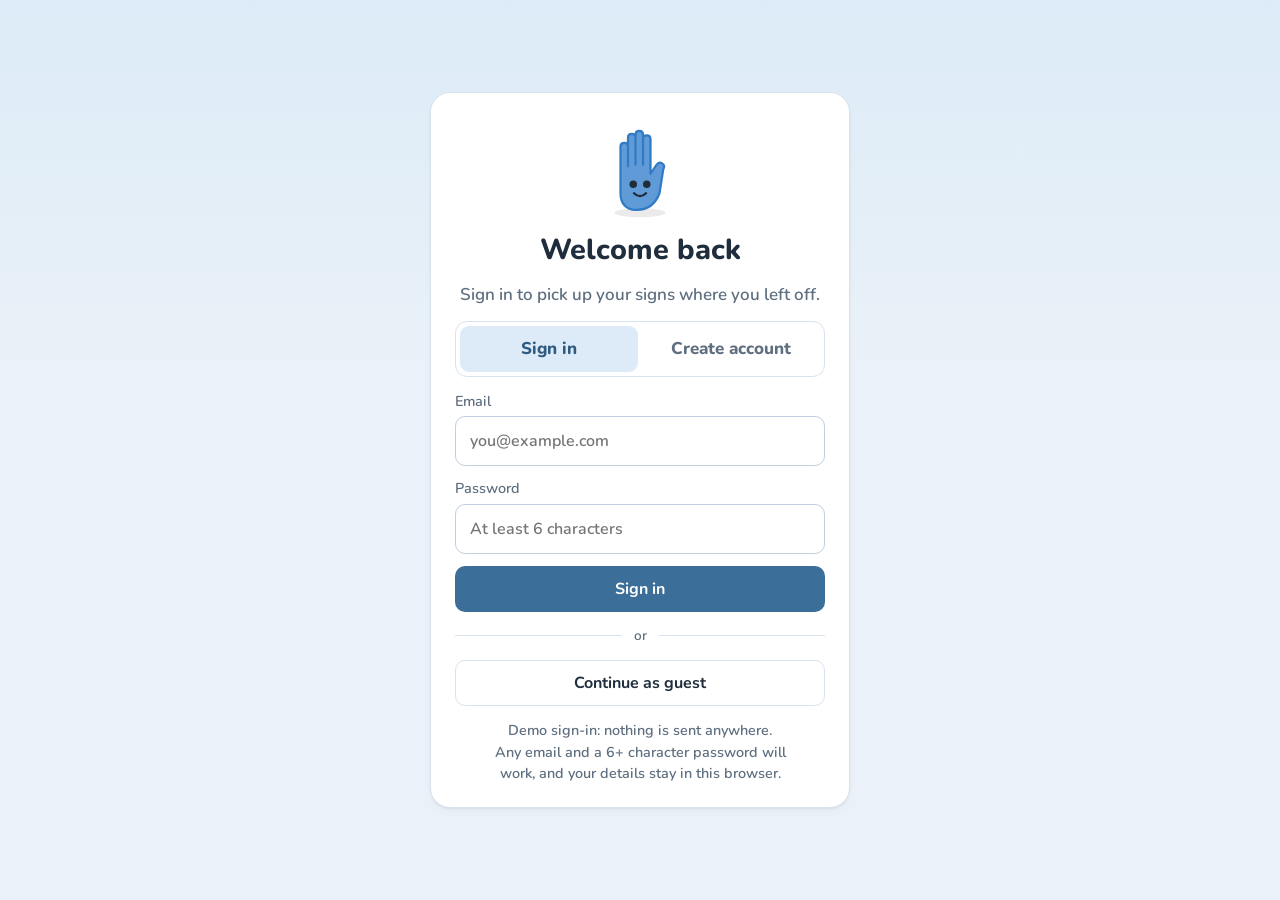
==== login.html @ 68577e18 "Bring in the login page from main Keeps the sign-in page, the Profile account section and Sign out, " ====
<!doctype html>
<html lang="en">
<head>
<meta charset="utf-8">
<meta name="viewport" content="width=device-width, initial-scale=1, viewport-fit=cover">
<title>Sign in · First Signs</title>
<link rel="stylesheet" href="styles.css?v=13">
</head>
<body class="loginpage">
<main class="login">
  <div class="login-card">
    <div class="login-mitt">
      <svg width="84" height="98" viewBox="0 0 112 130" aria-hidden="true"><ellipse cx="56" cy="122" rx="34" ry="6" fill="#000" opacity=".08"/><path d="M30 70V34c0-7 10-7 10 0v26V22c0-7 10-7 10 0v36V18c0-7 10-7 10 0v40V24c0-7 10-7 10 0v46l8-12c4-6 13-1 9 6L82 96c-5 13-14 22-30 22h-2c-12 0-20-8-20-22z" fill="#609bd7" stroke="#317bc6" stroke-width="3" stroke-linejoin="round"/><circle cx="47" cy="84" r="5" fill="#1f2c3a"/><circle cx="65" cy="84" r="5" fill="#1f2c3a"/><path d="M48 96c5 5 11 5 16 0" fill="none" stroke="#1f2c3a" stroke-width="3.2" stroke-linecap="round"/></svg>
    </div>
    <h1 id="title">Welcome back</h1>
    <p class="muted" id="sub">Sign in to pick up your signs where you left off.</p>

    <div class="seg" role="tablist" aria-label="Sign in or create account">
      <button type="button" role="tab" id="tab-in" aria-selected="true" data-mode="in">Sign in</button>
      <button type="button" role="tab" id="tab-up" aria-selected="false" data-mode="up">Create account</button>
    </div>

    <form id="form" novalidate>
      <label class="lfield" id="name-row" hidden>
        <span>Your name</span>
        <input id="name" type="text" autocomplete="name" placeholder="Alex">
      </label>
      <label class="lfield">
        <span>Email</span>
        <input id="email" type="email" autocomplete="email" placeholder="you@example.com" required>
      </label>
      <label class="lfield">
        <span>Password</span>
        <input id="pass" type="password" autocomplete="current-password" placeholder="At least 6 characters" required>
      </label>
      <p class="form-error" id="error" role="alert" hidden></p>
      <button class="btn teal block" id="submit" type="submit">Sign in</button>
    </form>

    <div class="or"><span>or</span></div>
    <button class="btn ghost block" id="guest" type="button">Continue as guest</button>
    <p class="note login-note">Demo sign-in: nothing is sent anywhere. Any email and a 6+ character password will work, and your details stay in this browser.</p>
  </div>
</main>
<script src="js/login.js"></script>
</body>
</html>
---- styles.css ----
/* First Signs: calm dashboard design.
   Layout: a white sidebar on laptops (tab bar along the bottom on phones) and the page on a soft blue background.
   Look: white cards with thin borders, flat steel-blue buttons, warm peach for banners and highlights,
   green for things you've finished. Nunito for everything. Lessons take over the whole screen. */

/* Nunito is stored in vendor/fonts so the app works offline (SIL Open Font License, see vendor/fonts). */
@font-face { font-family: "Nunito"; src: url("vendor/fonts/nunito-latin-600-normal.woff2") format("woff2"); font-weight: 400 600; font-display: swap; }
@font-face { font-family: "Nunito"; src: url("vendor/fonts/nunito-latin-700-normal.woff2") format("woff2"); font-weight: 700; font-display: swap; }
@font-face { font-family: "Nunito"; src: url("vendor/fonts/nunito-latin-800-normal.woff2") format("woff2"); font-weight: 800 900; font-display: swap; }

:root {
  color-scheme: light;
  /* "teal" is the main steel blue; the other names are kept so older class names still work */
  --teal: #3b6e98; --teal-d: #2f5b80; --teal-l: #dcebf7;
  --sun: #72a7dc;  --sun-d: #317bc6;  --sun-l: #e0ecf9;
  --coral: #6ca3da; --coral-d: #3f84c9; --coral-l: #d8e8f8;
  --plum: #5f78b5; --plum-d: #4a6299; --plum-l: #e3e9f7;
  --leaf: #3f6c9a; --leaf-d: #2f567d; --leaf-l: #dfe8f1;
  --ink: #1f2d3d; --muted: #5f6f80; --line: #d8e3ee; --track: #e3ebf3; --bg: #ffffff; --soft: #f3f7fb; --page: #eaf1f8;
  --peach: #d8e8f8; --peach-line: #bbd4ee;
  --display: "Nunito", system-ui, -apple-system, "Segoe UI", sans-serif;
  --font: "Nunito", system-ui, -apple-system, "Segoe UI", sans-serif;
  --r: 14px; --r-sm: 10px; --shadow: 0 1px 2px rgba(31,45,61,.06), 0 4px 14px -8px rgba(31,45,61,.12);
}

/* ---------- base ---------- */
* { box-sizing: border-box; }
html { background: var(--page); }
body { margin: 0; min-height: 100vh; background: var(--page); color: var(--ink); font-family: var(--font); font-size: 17px; font-weight: 600; line-height: 1.5; -webkit-font-smoothing: antialiased; }
h1, h2, h3, h4 { margin: 0; font-family: var(--display); font-weight: 800; line-height: 1.2; text-wrap: balance; color: var(--ink); }
h1 { font-size: 1.9rem; } h2 { font-size: 1.35rem; } h3 { font-size: 1.12rem; } h4 { font-size: 1.05rem; }
p { margin: 0; }
a { color: var(--teal-d); font-weight: 700; }
button { font: inherit; color: inherit; cursor: pointer; }
svg { display: block; flex: none; }
:focus-visible { outline: 3px solid #8fb4d6; outline-offset: 3px; border-radius: 10px; }
[hidden] { display: none !important; }
.muted, .say { color: var(--muted); }
.note { font-size: .9rem; color: var(--muted); }
.eyebrow { font-weight: 700; font-size: .9rem; color: var(--muted); }
.stack { display: flex; flex-direction: column; gap: 10px; }
.row { display: flex; gap: 10px; flex-wrap: wrap; align-items: center; }
@media (prefers-reduced-motion: reduce) { *, *::before, *::after { transition: none !important; animation: none !important; } }

/* ---------- app shell ---------- */
.main {
  display: flex; flex-direction: column; gap: 22px; min-width: 0;
  padding: 18px max(16px, env(safe-area-inset-right, 0px)) calc(104px + env(safe-area-inset-bottom, 0px)) max(16px, env(safe-area-inset-left, 0px));
}
.main > * { width: 100%; max-width: 860px; margin-inline: auto; }

/* tab bar along the bottom on phones; a white sidebar on laptops */
nav.tabs {
  position: fixed; left: 0; right: 0; bottom: 0; z-index: 5; background: rgba(255,255,255,.96); backdrop-filter: blur(10px); border-top: 1px solid var(--line);
  display: flex; justify-content: space-around; padding: 6px max(6px, env(safe-area-inset-right, 0px)) calc(6px + env(safe-area-inset-bottom, 0px)) max(6px, env(safe-area-inset-left, 0px));
}
nav.tabs a { display: grid; justify-items: center; gap: 2px; padding: 6px 10px; border-radius: 12px; text-decoration: none; color: var(--muted); font-weight: 700; font-size: .75rem; }
nav.tabs a svg { width: 26px; height: 26px; fill: #7f93a8; }
nav.tabs a[aria-current="page"] { background: var(--teal-l); color: var(--teal-d); }
nav.tabs a[aria-current="page"] svg { fill: var(--teal); }
nav.tabs .logo { display: none; }

@media (min-width: 900px) {
  .shell { display: grid; grid-template-columns: 250px minmax(0, 1fr); min-height: 100vh; }
  nav.tabs { position: sticky; top: 12px; right: auto; bottom: auto; align-self: start; height: calc(100vh - 24px); margin: 12px 0 12px 12px;
    flex-direction: column; justify-content: flex-start; gap: 6px; padding: 22px 14px; border: 1px solid var(--line); border-radius: 18px; background: #fff; box-shadow: var(--shadow); }
  nav.tabs a { display: flex; align-items: center; gap: 14px; padding: 12px 16px; font-size: 1rem; border-radius: 12px; }
  nav.tabs a:hover:not([aria-current="page"]) { background: var(--soft); }
  nav.tabs a[data-tab="profile"] { margin-top: auto; border-top: 1px solid var(--line); border-radius: 0 0 12px 12px; padding-top: 18px; }
  nav.tabs a[data-tab="profile"][aria-current="page"] { border-radius: 12px; }
  nav.tabs .logo { display: flex; gap: 10px; padding: 0 10px 22px; margin-bottom: 8px; background: none !important; color: var(--ink); font-size: 1.4rem; font-weight: 800; }
  nav.tabs .logo b { color: var(--teal); }
  nav.tabs .logo svg { fill: none; width: 32px; height: 38px; }
  .main { padding: 28px clamp(20px, 3vw, 40px) 48px; }
  .main > * { max-width: 1240px; }
  .toast { bottom: 28px !important; }
}

/* lessons take over the whole screen */
.lesson-mode nav.tabs { display: none !important; }
.lesson-mode .shell { display: block; }
.lesson-mode main.main { padding: 0; }
.lesson-mode .main { min-height: 100vh; padding: 0; gap: 0; }
.lesson-mode .main > * { max-width: none; }

/* ---------- color helpers ---------- */
.c-teal  { background: var(--teal); box-shadow: none; color: #fff; }
.c-plum  { background: var(--plum); box-shadow: none; color: #fff; }
.c-coral { background: var(--coral); box-shadow: none; color: #fff; }
.c-sun   { background: var(--sun);   box-shadow: none; color: #0f253b; }
.c-leaf  { background: var(--leaf); box-shadow: none; color: #fff; }

/* ---------- progress bars ---------- */
.pbar, .bar { height: 10px; border-radius: 99px; background: var(--track); overflow: hidden; box-shadow: none; }
.pbar > i, .bar > i { display: block; height: 100%; border-radius: inherit; background: var(--leaf); transition: width .4s cubic-bezier(.2,.8,.2,1); }
.pbar.thin, .bar { height: 7px; }
.pbar.big { height: 18px; flex: 1; }
.pbar[class*="c-"] { background: var(--track); box-shadow: none; }
.pbar.teal > i, .pbar.c-teal > i, .bar > i { background: var(--teal); }
.pbar.c-plum > i { background: var(--plum); } .pbar.c-coral > i { background: var(--coral); }
.pbar.c-sun > i { background: var(--sun); } .pbar.c-leaf > i { background: var(--leaf); }

/* ---------- buttons ---------- */
.btn { display: inline-flex; align-items: center; justify-content: center; gap: 8px; min-height: 46px; padding: 0 20px; border-radius: var(--r-sm);
  border: 1px solid var(--line); background: var(--bg); color: var(--ink); font-family: var(--font); font-weight: 700; font-size: 1rem; text-decoration: none;
  transition: background-color .14s, border-color .14s; }
.btn:hover:not(:disabled) { background-color: var(--soft); border-color: #bfd0e1; }
.btn.teal, .btn.sun, .btn.good, .btn.coral, .btn.calm { color: #fff; border-color: transparent; background: var(--teal); }
.btn.teal:hover:not(:disabled), .btn.sun:hover:not(:disabled), .btn.calm:hover:not(:disabled) { background: var(--teal-d); border-color: transparent; }
.btn.good { background: var(--leaf); } .btn.good:hover:not(:disabled) { background: var(--leaf-d); }
.btn.coral { background: var(--coral); } .btn.coral:hover:not(:disabled) { background: var(--coral-d); }
.btn.bad { color: var(--coral-d); }
.btn.ghost { background: var(--bg); }
.btn.sm { min-height: 38px; padding: 0 14px; font-size: .92rem; }
.btn.wide { min-width: 210px; }
.btn.block { width: 100%; }
.btn:disabled { background: var(--track); color: #93a3b3; border-color: var(--track); cursor: default; }
.link, .back { background: none; border: 0; padding: 0; color: var(--teal); font-family: var(--font); font-weight: 700; font-size: .95rem; }
.link:hover, .back:hover { color: var(--teal-d); text-decoration: underline; }
.back { align-self: flex-start; }

/* ---------- stats ---------- */
.statbar { display: flex; flex-wrap: wrap; align-items: center; gap: 10px; }
.stat { display: flex; align-items: center; gap: 8px; font-weight: 800; font-size: 1rem; background: #fff; border: 1px solid var(--line); border-radius: 99px; padding: 6px 14px 6px 10px; }
.stat svg { width: 22px; height: 22px; }
.s-sun { color: var(--sun-d); } .s-teal { color: var(--teal-d); } .s-plum { color: var(--plum-d); } .s-coral { color: var(--coral-d); }

/* ---------- cards ---------- */
.panelcard, .panel, .card, .phrases { border: 1px solid var(--line); border-radius: var(--r); padding: 18px 20px; display: grid; gap: 12px; background: var(--bg); box-shadow: var(--shadow); }
.panelcard h4 { display: flex; justify-content: space-between; align-items: center; gap: 10px; }
.panelcard h4 .muted { font-family: var(--font); font-size: .9rem; font-weight: 700; }
.pill { display: inline-flex; align-items: center; gap: 6px; padding: 6px 12px; border-radius: 99px; font-weight: 800; font-size: .9rem; }
.pill svg { width: 18px; height: 18px; }
.pill.good { background: var(--leaf-l); color: var(--leaf-d); }
.notice { display: flex; gap: 14px; align-items: center; flex-wrap: wrap; background: #fff; border: 1px solid var(--line); border-left: 4px solid var(--sun); border-radius: var(--r); padding: 10px 16px; }
.notice p { flex: 1 1 220px; }
.notice-mitt { flex: none; }

/* ---------- page header (colored banner with Mitt) ---------- */
.pagehead, .pagehead[class*="c-"] { border-radius: var(--r); padding: 20px 26px; display: flex; gap: 16px; align-items: center; justify-content: space-between; margin-bottom: 4px;
  background: var(--peach); border: 1px solid var(--peach-line); color: var(--ink); box-shadow: none; }
.pagehead small { font-weight: 700; font-size: .92rem; color: #355f8a; }
.pagehead h1 { font-size: clamp(1.6rem, 3vw, 2.2rem); margin-top: 2px; }
.pagehead p { margin-top: 6px; max-width: 60ch; color: #4a4038; }
.pagehead-text { min-width: 0; }
.pagehead-mitt { flex: none; margin: -10px 0 -20px; }
@media (max-width: 560px) { .pagehead-mitt { display: none; } }

/* ---------- Learn: welcome header, the learning map, then dashboard cards ---------- */
.lhead { display: flex; justify-content: space-between; align-items: flex-start; gap: 16px; flex-wrap: wrap; }
.lhead h1 { font-size: clamp(2rem, 4vw, 2.8rem); }
.lhead p { color: var(--muted); font-size: 1.1rem; margin-top: 4px; }
.lpills { display: flex; gap: 10px; flex-wrap: wrap; }
.lpill { display: inline-flex; align-items: center; gap: 8px; padding: 9px 18px; border-radius: 99px; background: #fff; border: 1px solid var(--line); font-weight: 800; white-space: nowrap; }
.lpill svg { width: 22px; height: 22px; }
.mapcard { border: 1px solid var(--line); border-radius: 20px; background: #fff; overflow: hidden; box-shadow: var(--shadow); }
.maphead { display: flex; justify-content: space-between; align-items: center; gap: 18px; flex-wrap: wrap; padding: 22px 26px 8px; }
.maptitle { display: flex; gap: 14px; align-items: flex-start; }
.maptitle svg { width: 32px; height: 32px; margin-top: 2px; flex: none; }
.maptitle h2 { font-size: 1.45rem; }
.maptitle p { color: var(--muted); margin-top: 2px; }
.mapnext { display: flex; align-items: center; gap: 16px; background: var(--teal-l); border: 1px solid #c3d9ef; border-radius: 14px; padding: 8px 8px 8px 16px; }
.mapnext small { display: block; color: var(--teal-d); font-size: .85rem; }
.mapnext b { font-weight: 800; font-size: 1.05rem; }
.mapnext .btn { white-space: nowrap; flex: none; }
.mapwrap { position: relative; }
.maplayer { position: relative; width: 100%; }
.maplayer.tall { display: none; }
.mapsvg { position: absolute; inset: 0; width: 100%; height: 100%; }
@media (max-width: 699px) { .maplayer.wide { display: none; } .maplayer.tall { display: block; } }
.stop { position: absolute; transform: translate(-50%, -50%); width: 0; height: 0; padding: 0; border: 0; background: none; }
.stop .dot { position: absolute; left: 0; top: 0; transform: translate(-50%, -50%); width: 36px; height: 36px; border-radius: 50%; display: grid; place-items: center;
  background: #fff; color: var(--muted); font-style: normal; font-size: .9rem; font-weight: 800; box-shadow: 0 4px 12px -4px rgba(31,63,99,.45); transition: transform .15s; }
.stop .dot svg { width: 18px; height: 18px; }
.stop.started .dot { background: conic-gradient(var(--teal) var(--p), #dce8f5 0); }
.stop.started .dot span { width: 28px; height: 28px; border-radius: 50%; background: #fff; display: grid; place-items: center; }
.stop.done .dot { background: var(--teal); }
.stop.done .dot svg { width: 20px; height: 20px; }
.stop.now .dot { width: 50px; height: 50px; background: #fff; box-shadow: 0 0 0 5px var(--teal), 0 10px 22px -8px rgba(31,63,99,.6); }
.stop.now .dot svg { width: 26px; height: 26px; }
.stop.now .dot::after { content: ""; position: absolute; inset: -5px; border-radius: 50%; border: 3px solid var(--teal); animation: halo 2.2s ease-out infinite; }
@keyframes halo { from { opacity: .7; transform: scale(1); } to { opacity: 0; transform: scale(1.6); } }
.stop:hover .dot, .stop:focus-visible .dot { transform: translate(-50%, -50%) scale(1.08); }
.stop:focus-visible { outline: none; }
.stop:focus-visible .tag { outline: 3px solid #8fb4d6; outline-offset: 2px; }
.stop .tag { position: absolute; top: 0; transform: translateY(-50%); display: grid; text-align: left; white-space: nowrap; background: rgba(255,255,255,.97);
  border: 2px solid transparent; border-radius: 12px; padding: 6px 13px; box-shadow: 0 6px 18px -10px rgba(31,63,99,.5); }
.stop.r .tag { left: 34px; } .stop.l .tag { right: 34px; text-align: right; }
.stop.now.r .tag { left: 42px; } .stop.now.l .tag { right: 42px; }
.stop.sel .tag { border-color: #8fb4d6; }
.stop .tag b { font-weight: 800; font-size: .98rem; }
.stop .tag small { color: var(--muted); font-size: .8rem; }
.stop .tag em { font-style: normal; font-size: .72rem; font-weight: 800; color: var(--teal); }
.summit { position: absolute; transform: translate(14px, -112%); display: grid; background: #fff; border-radius: 12px; padding: 6px 13px; box-shadow: 0 6px 18px -10px rgba(31,63,99,.5); white-space: nowrap; }
.summit b { font-weight: 800; font-size: .95rem; }
.summit small { color: var(--muted); font-size: .8rem; }
.maplayer.tall .summit { transform: translate(-50%, 18px); }
@media (prefers-reduced-motion: reduce) { .stop.now .dot::after { animation: none; } }
@media (max-width: 699px) {
  .maphead { padding: 18px 16px 6px; }
  .mapnext { width: 100%; justify-content: space-between; }
  .stop .tag { padding: 5px 10px; } .stop .tag b { font-size: .9rem; }
  .stop.r .tag { left: 26px; } .stop.l .tag { right: 26px; }
  .stop .dot { width: 32px; height: 32px; } .stop.now .dot { width: 44px; height: 44px; }
}
.dash, .dash-l, .dash-r { display: grid; gap: 18px; align-items: start; }
@media (min-width: 700px) { .dash-r { grid-template-columns: repeat(2, minmax(0, 1fr)); } .miles { grid-column: 1 / -1; } }
@media (min-width: 1100px) { .dash { grid-template-columns: minmax(0, 1fr) minmax(0, 1.15fr); } }
.lrow .lstate.now { padding: 5px 12px; font-size: .84rem; }
.dcard { background: #fff; border: 1px solid var(--line); border-radius: var(--r); box-shadow: var(--shadow); padding: 18px 20px; display: grid; gap: 12px; align-content: start; }
.dcard .center { text-align: center; } .center-row { justify-content: center; }
.donut { position: relative; width: 140px; height: 140px; margin: 2px auto; }
.donut svg { width: 100%; height: 100%; }
.donut b { position: absolute; inset: 0; display: grid; place-items: center; font-size: 2rem; font-weight: 800; }
.sotd-word { background: var(--teal-l); border: 1px solid #c3d9ef; border-radius: 12px; min-height: 140px; display: grid; place-items: center; gap: 4px; padding: 14px; }
.sotd-word img { max-height: 92px; max-width: 100%; object-fit: contain; mix-blend-mode: multiply; }
.sotd-word span { font-size: 2.4rem; font-weight: 900; letter-spacing: .03em; color: var(--ink); line-height: 1; }
.sotd .row { display: grid; gap: 8px; }
.sotd .row .btn { width: 100%; }
.sotd .row .pill { justify-self: center; }
.mlist { list-style: none; margin: 0; padding: 0; display: grid; gap: 10px; }
.mlist li { display: flex; gap: 10px; align-items: flex-start; }
.mlist li svg { width: 24px; height: 24px; border: 2px solid var(--teal); border-radius: 50%; padding: 2px; flex: none; }
.mlist b { display: block; font-weight: 800; line-height: 1.25; }
.mlist span { font-size: .85rem; color: var(--teal-d); }
.mnext { display: grid; gap: 6px; padding-top: 10px; border-top: 1px solid var(--line); }
.mnext small { color: var(--muted); font-size: .85rem; }
.mnext b { font-weight: 800; }
.quick { display: grid; gap: 10px; }
.quick h3 .muted { font-weight: 700; font-size: .9rem; margin-left: 6px; }
.qtiles { display: grid; grid-template-columns: repeat(3, minmax(0, 1fr)); gap: 12px; }
.qtile { display: grid; gap: 2px; justify-items: start; text-align: left; padding: 20px 18px; border-radius: var(--r); border: 1px solid var(--line); background: #fff; box-shadow: var(--shadow); min-height: 96px; align-content: center; }
.qtile span { font-size: clamp(1.3rem, 2.2vw, 1.8rem); font-weight: 900; letter-spacing: .03em; color: var(--ink); line-height: 1.05; overflow-wrap: anywhere; }
.qtile small { color: var(--muted); font-weight: 700; }
.qtile:hover { border-color: #9fc1df; background: var(--soft); }
@media (max-width: 520px) { .qtiles { gap: 8px; } .qtile { padding: 14px 12px; min-height: 80px; } }
.rcard { --tc: var(--plum); --tl: var(--plum-l); border: 1px solid var(--line); border-radius: var(--r); padding: 18px 18px 10px; display: grid; gap: 12px; align-content: start; background: #fff; box-shadow: var(--shadow); }
.t-teal { --tc: var(--teal-d); --tl: var(--teal-l); } .t-coral { --tc: var(--coral-d); --tl: var(--coral-l); }
.t-sun { --tc: #28639e; --tl: var(--sun-l); } .t-leaf { --tc: var(--leaf-d); --tl: var(--leaf-l); }
.rhead { display: flex; align-items: center; gap: 14px; }
.ric { width: 44px; height: 44px; border-radius: 14px; display: grid; place-items: center; background: var(--tl); color: var(--tc); flex: none; }
.ric svg { width: 24px; height: 24px; }
.rhead b { display: block; font-weight: 800; font-size: 1.12rem; }
.rhead small { color: var(--muted); font-size: .88rem; }
.rcount { margin-left: auto; color: var(--muted); font-size: .9rem; font-variant-numeric: tabular-nums; white-space: nowrap; align-self: flex-start; }
.rbar { height: 5px; border-radius: 5px; background: var(--track); overflow: hidden; }
.rbar i { display: block; height: 100%; background: var(--tc); border-radius: 5px; }
.lrows { list-style: none; margin: 0; padding: 0; display: grid; }
.lrow { width: 100%; display: flex; align-items: center; gap: 12px; padding: 11px 8px; border: 0; border-radius: 12px; background: none; text-align: left; }
.lrows li + li .lrow { border-top: 1px solid var(--line); border-radius: 0 0 12px 12px; }
.lrow:hover { background: var(--soft); }
.lrow.now { background: var(--tl); border-radius: 12px !important; border-top-color: transparent !important; }
.lrows li:has(.now) + li .lrow { border-top-color: transparent; }
.lnum { width: 28px; height: 28px; border-radius: 50%; display: grid; place-items: center; font-size: .85rem; color: var(--muted); border: 1px solid var(--line); flex: none; background: #fff; }
.lrow.done .lnum { color: #2f5f8f; border-color: #bfd1e3; }
.lwords { flex: 1; font-weight: 800; letter-spacing: .02em; font-size: .95rem; }
.lrow.done .lwords { color: var(--muted); }
.lstate { display: inline-flex; align-items: center; gap: 4px; font-size: .88rem; color: var(--muted); white-space: nowrap; }
.lstate svg { width: 16px; height: 16px; }
.lstate.done { color: #2f5f8f; }
.lstate.now { color: #fff; background: var(--tc); padding: 6px 14px; border-radius: 99px; font-weight: 700; }
.rfoot { display: flex; gap: 18px; border-top: 1px solid var(--line); padding-top: 10px; }
.textbtn { background: none; border: 0; padding: 6px 0; color: var(--muted); font-weight: 700; font-size: .92rem; }
.textbtn:hover { color: var(--ink); }

/* ---------- Practice hub ---------- */
.modes { display: grid; gap: 14px; }
@media (min-width: 640px) { .modes { grid-template-columns: 1fr 1fr; } }
.mode { display: flex; gap: 16px; align-items: center; text-align: left; padding: 16px 18px; border: 1px solid var(--line); border-radius: var(--r); background: var(--bg); box-shadow: var(--shadow); transition: border-color .14s; }
.mode:hover { border-color: #9fc1df; }
.mode > i { width: 54px; height: 54px; border-radius: 12px; display: grid; place-items: center; flex: none; }
.mode > i svg { width: 32px; height: 32px; }
.mode b { display: block; font-weight: 800; font-size: 1.08rem; }
.mode span span { color: var(--muted); font-size: .92rem; }
.hs { display: grid; grid-template-columns: repeat(auto-fill, minmax(160px, 1fr)); gap: 16px; }
.hs > div { display: grid; gap: 4px; align-content: start; }
.hs b { font-weight: 800; }

/* ---------- Rewards ---------- */
.badges { display: grid; grid-template-columns: repeat(auto-fill, minmax(150px, 1fr)); gap: 14px; }
.badge { border: 1px solid var(--line); background: #fff; box-shadow: var(--shadow); border-radius: var(--r); padding: 18px 12px 14px; display: grid; justify-items: center; gap: 8px; text-align: center; }
.badge > i { width: 70px; height: 70px; border-radius: 50%; display: grid; place-items: center; }
.badge:not(.got) > i { background: var(--track); }
.badge > i svg { width: 38px; height: 38px; }
.badge b { font-weight: 800; font-size: 1rem; line-height: 1.2; }
.badge span { font-size: .82rem; color: var(--muted); }
.badge.got span { color: var(--leaf-d); font-weight: 800; }
.badge .pbar { width: 80%; }

/* ---------- Profile ---------- */
.profilehead { display: flex; gap: 18px; align-items: center; }
.avatar { width: 96px; height: 96px; border-radius: 50%; background: var(--peach); border: 3px solid var(--peach-line); display: grid; place-items: center; flex: none; overflow: hidden; }
.avatar .mitt { margin-top: 10px; }
.tiles4 { display: grid; grid-template-columns: 1fr 1fr; gap: 12px; }
@media (min-width: 720px) { .tiles4 { grid-template-columns: repeat(4, 1fr); } }
.stattile { border: 1px solid var(--line); background: #fff; box-shadow: var(--shadow); border-radius: var(--r); padding: 14px 16px; display: flex; gap: 12px; align-items: center; }
.tile-ic svg { width: 32px; height: 32px; }
.stattile b { display: block; font-weight: 900; font-size: 1.6rem; line-height: 1; font-variant-numeric: tabular-nums; }
.stattile span { font-size: .85rem; color: var(--muted); }
.week { display: flex; justify-content: space-between; gap: 6px; }
.day { display: grid; justify-items: center; gap: 6px; font-size: .8rem; color: var(--muted); }
.day i { width: 40px; height: 40px; border-radius: 50%; background: var(--track); }
.day.on i { background: var(--coral); }
.day.today:not(.on) i { background: var(--bg); border: 3px solid var(--coral); }
.prow { display: grid; grid-template-columns: 140px 1fr 52px; gap: 12px; align-items: center; font-size: .95rem; }
.prow .n { text-align: right; font-variant-numeric: tabular-nums; color: var(--muted); }
.log { display: grid; gap: 6px; margin: 0; padding: 0; list-style: none; }
.log li { display: flex; justify-content: space-between; gap: 10px; border-top: 1px solid var(--line); padding-top: 8px; }
.log li:first-child { border-top: 0; padding-top: 0; }
.facts { display: grid; gap: 14px; }
@media (min-width: 760px) { .facts { grid-template-columns: repeat(3, 1fr); } }
.fact { display: grid; gap: 4px; }
.fact b { font-weight: 900; font-size: 1.7rem; color: var(--teal); }

/* ---------- Lessons: minimal "focus" screens on the soft blue page, white panels ---------- */
.lesson-mode { --lbg: #eaf1f8; --lpanel: #ffffff; --lline: #d8e3ee; --link: #1f2d3d; --lsub: #5f6f80; --ldim: #7f8fa0;
  --llav: #3b6e98; --llav-d: #3b6e98; --lsage: #3f6c9a; --lrose: #c46a5a; --lsand: #2f67a0;
  background: var(--lbg); color: var(--link); font-family: var(--font); }
html:has(body.lesson-mode) { background: #eaf1f8; }
.lesson-mode .main { min-height: 100vh; padding: 0; gap: 0; background: var(--lbg); }
.lesson-mode .main > * { max-width: none; }
.ltop { display: flex; align-items: center; gap: 24px; padding: 30px max(24px, calc((100% - 1240px) / 2)) 0; }
.x { width: 40px; height: 40px; border-radius: 50%; border: 0; background: none; color: var(--lsub); display: grid; place-items: center; }
.x svg { width: 22px; height: 22px; }
.x:hover { background: rgba(20,25,35,.05); }
.lprog { flex: 1; height: 8px; border-radius: 8px; background: #d6e2ee; overflow: hidden; }
.lprog i { display: block; height: 100%; border-radius: 6px; background: var(--teal); transition: width .4s cubic-bezier(.2,.8,.2,1); }
.lcount { font-size: .9rem; color: var(--ldim); font-variant-numeric: tabular-nums; white-space: nowrap; }
.lgrid { flex: 1; width: 100%; max-width: 1240px !important; margin: 0 auto; display: grid; gap: 40px; align-items: start;
  padding: 44px max(24px, env(safe-area-inset-right, 0px)) 32px max(24px, env(safe-area-inset-left, 0px)); }
@media (min-width: 900px) { .lgrid { grid-template-columns: 1fr 1fr; } }
.pane { display: flex; flex-direction: column; gap: 14px; min-width: 0; }
.plabel { display: flex; align-items: center; gap: 8px; font-size: 1.05rem; font-weight: 800; color: var(--link); }
.plabel i { width: 7px; height: 7px; border-radius: 50%; background: var(--lrose); }
.lframe { position: relative; aspect-ratio: 4 / 3; border-radius: var(--r); overflow: hidden; background: var(--peach); border: 1px solid var(--peach-line); display: grid; place-items: center; }
.lframe img { position: absolute; inset: 0; width: 100%; height: 100%; object-fit: contain; padding: 16px; background: #fff; }
.lgloss { font-weight: 900; font-size: 2.8rem; letter-spacing: .03em; color: #1f2c3a; }
.lbig { font-weight: 900; color: #1f2c3a !important; font-size: clamp(2.8rem, 6vw, 4.4rem); letter-spacing: .04em; color: var(--link); }
.lname { font-weight: 900; font-size: 1.9rem; letter-spacing: -.01em; margin-top: 8px; color: var(--link); }
.ldesc { font-size: 1.05rem; color: var(--lsub); line-height: 1.55; }
.lnote { font-size: .95rem; color: var(--lsub); }
.lnew { font-size: .9rem; font-weight: 800; color: var(--lsage); }
.lcard { background: var(--lpanel); border: 1px solid var(--lline); box-shadow: var(--shadow); border-radius: var(--r); padding: 20px 22px; display: grid; gap: 14px; }
.lcard.center { justify-items: center; text-align: center; padding: 48px 24px; gap: 18px; color: var(--lsub); }
.lesson-mode .steps dt { color: var(--ldim); }
.lesson-mode .steps dd { color: var(--link); }
.lesson-mode .hook { background: var(--peach); color: #26384a; }
.lesson-mode .say { color: var(--lsub); }
.lopts { display: grid; grid-template-columns: 1fr 1fr; gap: 12px; }
.lopt { min-height: 72px; border-radius: 16px; border: 1px solid var(--lline); background: var(--lpanel); color: var(--link);
  font-weight: 800; font-size: 1.12rem; letter-spacing: .03em; box-shadow: var(--shadow); transition: border-color .14s, background-color .14s; }
.lopt:hover:not(:disabled) { border-color: #9fc1df; background: #f6f9fc; }
.lopt.right { border-color: #8facca; background: var(--leaf-l); color: var(--leaf-d); }
.lopt.wrong { border-color: #e6b0a3; background: #fbeae5; color: #a4493a; }
.lopt.dim { opacity: .45; }
.lopt:disabled { cursor: default; }
.lresult { display: flex; gap: 16px; align-items: center; margin-top: 6px; }
.lcheck { width: 46px; height: 46px; border-radius: 50%; display: grid; place-items: center; flex: none; background: rgba(63,100,138,.12); }
.lresult.no .lcheck { background: rgba(180,98,98,.1); }
.lcheck svg { width: 24px; height: 24px; }
.lresult b { display: block; font-weight: 900; font-size: 1.4rem; color: var(--link); }
.lresult p { color: var(--lsub); margin-top: 2px; }
.lfoot { position: sticky; bottom: 0; z-index: 3; display: flex; justify-content: flex-end; align-items: center; gap: 20px; background: var(--lbg);
  padding: 20px max(24px, calc((100% - 1240px) / 2)) calc(36px + env(safe-area-inset-bottom, 0px)); }
.lfoot .row { gap: 20px; flex-wrap: nowrap; align-items: center; }
.lfoot > .lbtn.plain:first-child:not(:only-child) { margin-right: auto; }
.lbtn { display: inline-flex; align-items: center; justify-content: center; text-align: center; font-family: var(--font); font-weight: 700; font-size: 1.02rem; letter-spacing: 0; text-transform: none; line-height: 1.25; border-radius: var(--r-sm); border: 0; cursor: pointer; transition: background-color .14s, color .14s; }
.lbtn.main { min-height: 54px; padding: 0 48px; background: var(--llav-d); color: #fff; }
.lbtn.main:hover { background: var(--teal-d); }
.lbtn.ghost { min-height: 54px; padding: 0 28px; background: #fff; color: var(--lsub); border: 1px solid var(--lline); }
.lbtn.plain { background: none; padding: 8px 4px; color: var(--lsub); }
.lbtn.plain:hover { color: var(--link); }
.lbtn.small { font-size: .9rem; font-weight: 600; justify-self: start; align-self: flex-start; padding: 4px 0; }
@media (max-width: 560px) { .lbtn.main { padding: 0 26px; } .lfoot { padding-top: 14px; } }
.lend { flex: 1; width: 100%; max-width: 640px !important; margin: 0 auto; padding: 18vh 24px 24px; display: grid; gap: 20px; }
.lesson-mode .hint-hs b, .lesson-mode .hint-tip { color: var(--link); }
.lesson-mode .hint-hs span, .lesson-mode .hintpop .note { color: var(--lsub); }
.lesson-mode .hint-hs small { color: var(--lsand); }
.lesson-mode :focus-visible { outline-color: #8fb4d6; }

/* ---------- signs (sign guide, ABC cards) ---------- */
.signlist { display: grid; gap: 16px; }
@media (min-width: 1000px) { .signlist { grid-template-columns: 1fr 1fr; } }
.sign { border: 1px solid var(--line); background: #fff; box-shadow: var(--shadow); border-radius: var(--r); padding: 18px 20px; display: grid; gap: 12px; align-content: start; }
.sign-head { display: flex; justify-content: space-between; gap: 12px; align-items: center; flex-wrap: wrap; }
.gloss { font-weight: 900; font-size: 1.6rem; letter-spacing: .03em; }
.status { font-weight: 800; font-size: .82rem; padding: 4px 10px; border-radius: 99px; background: var(--track); color: var(--muted); }
.status.k { background: var(--leaf-l); color: var(--leaf-d); }
.status.l { background: var(--sun-l); color: var(--sun-d); }
.steps { display: grid; grid-template-columns: auto 1fr; gap: 6px 14px; margin: 0; }
.steps dt { font-weight: 800; font-size: .85rem; color: var(--muted); padding-top: .1em; }
.steps dd { margin: 0; min-width: 0; }
.hook { padding: 10px 14px; background: var(--peach); border-radius: var(--r-sm); }
.phrase { display: grid; gap: 2px; padding-block: 8px; border-top: 1px solid var(--line); }
.phrase:first-of-type { border-top: 0; }
.phrase .g { font-weight: 800; letter-spacing: .03em; }
.photo { margin: 0; display: grid; gap: 6px; justify-items: start; }
.photo img { width: 180px; max-width: 100%; height: auto; border-radius: var(--r-sm); background: var(--soft); border: 1px solid var(--line); }
.photo.small img { width: 100%; max-height: 130px; object-fit: contain; }
.photo.drawing img { background: #fff; padding: 10px; }

/* ---------- ABC tab pieces ---------- */
.routines { display: grid; grid-template-columns: 1fr 1fr; gap: 14px; }
@media (min-width: 900px) { .routines { grid-template-columns: repeat(3, 1fr); } }
@media (max-width: 899px) { .routines > :last-child:nth-child(odd) { grid-column: 1 / -1; } }
.routine { padding: 16px 18px; text-align: left; display: grid; gap: 8px; align-content: start; border: 1px solid var(--line); border-radius: var(--r); background: var(--bg); box-shadow: var(--shadow); transition: border-color .14s; }
.routine:hover { border-color: #9fc1df; }
.routine .time { font-weight: 700; font-size: .85rem; color: var(--muted); }
.routine .name { font-weight: 800; font-size: 1.1rem; }
.routine .count { font-size: .85rem; color: var(--muted); }
.seg { display: grid; grid-template-columns: 1fr 1fr; border: 1px solid var(--line); border-radius: 12px; padding: 4px; gap: 4px; background: #fff; }
.seg button { border: 0; background: none; padding: 10px; border-radius: 9px; font-weight: 800; color: var(--muted); }
.seg button[aria-pressed="true"] { background: var(--teal-l); color: var(--teal-d); }
.big { font-weight: 900; font-size: 3rem; text-align: center; letter-spacing: .04em; }
.options { display: grid; gap: 12px; grid-template-columns: repeat(2, minmax(0, 1fr)); }
.feedback { text-align: center; font-weight: 700; min-height: 1.5em; }
.progress-dots { display: flex; gap: 6px; justify-content: center; }
.progress-dots i { width: 10px; height: 10px; border-radius: 99px; background: var(--track); transition: width .24s; }
.progress-dots i.on { width: 22px; background: var(--leaf); }
.chips { display: flex; flex-wrap: wrap; gap: 8px; }
.chip { padding: 6px 14px; border-radius: 99px; border: 1px solid var(--line); background: var(--bg); font-weight: 800; letter-spacing: .03em; }
button.chip:hover { border-color: #9fc1df; background: var(--soft); }
.field { flex: 1 1 200px; min-width: 0; font: inherit; padding: 12px 14px; border-radius: var(--r-sm); border: 1px solid #bfd0e1; background: var(--bg); color: var(--ink); text-transform: uppercase; letter-spacing: .06em; }
.field:focus { outline: none; border-color: var(--teal); }
.tiles { display: flex; flex-wrap: wrap; gap: 8px; }
.tile { font-weight: 900; font-size: 1.3rem; min-width: 46px; min-height: 50px; padding: 6px 10px; border-radius: 10px; border: 1px solid var(--line); background: var(--bg); }
.tile.done { border-color: #9fb7d0; background: var(--leaf-l); color: var(--leaf-d); }
.tile.on { background: var(--teal); border-color: var(--teal); color: #fff; }
.wordrow { display: flex; gap: 10px; align-items: center; flex-wrap: wrap; }
.tips { margin: 0; padding-left: 1.2em; display: grid; gap: 8px; }
.howto summary { cursor: pointer; font-weight: 800; color: var(--teal); }
.howto[open] { display: grid; gap: 10px; }

/* ---------- camera coach (inside a lesson) ---------- */
.cam-stage { position: relative; width: 100%; max-width: 100%; aspect-ratio: 4 / 3; background: #1a1e25; border-radius: 20px; overflow: hidden; }
.cam-stage video, .cam-stage canvas { position: absolute; inset: 0; width: 100%; height: 100%; transform: scaleX(-1); }
.cam-stage video { object-fit: cover; }
.cam-count { position: absolute; inset: 0; display: grid; place-items: center; font-weight: 900; font-size: 4.5rem; color: #fff; text-shadow: 0 2px 10px rgba(0,0,0,.5); }
.cam-count.go { font-size: 2.4rem; }
.cam-status { position: absolute; left: 12px; right: 12px; bottom: 12px; background: rgba(22,25,31,.88); color: #e6e8ec; padding: 10px 14px; border-radius: 12px; }
.cam-live { color: var(--lsub, #5b6573); min-height: 1.5em; }
.cam-result:empty { display: none; }
.cam-result { display: grid; gap: 14px; }
.checks { list-style: none; margin: 0; padding: 0; display: grid; gap: 2px; }
.checks li { display: grid; grid-template-columns: 28px 1fr auto; gap: 12px; align-items: center; padding: 10px 0; border-top: 1px solid rgba(20,25,35,.08); }
.checks li b { display: block; color: var(--ink); font-weight: 700; }
.checks li span:not(.mark) { display: block; color: #5b6573; font-size: .92rem; }
.checks li em { font-style: normal; font-size: .85rem; color: #5b6573; text-align: right; font-variant-numeric: tabular-nums; }
.checks .mark { width: 26px; height: 26px; border-radius: 50%; display: grid; place-items: center; font-weight: 800; font-size: .85rem; }
.checks li.ok .mark { color: var(--leaf-d); background: var(--leaf-l); }
.checks li.no .mark { color: #b46262; background: rgba(180,98,98,.1); }
.checks li.ok em { color: var(--leaf-d); }
@media (max-width: 480px) { .checks li { grid-template-columns: 28px 1fr; } .checks li em { grid-column: 2; text-align: left; } }

/* ---------- toast ---------- */
.toast { position: fixed; left: 50%; bottom: calc(96px + env(safe-area-inset-bottom, 0px)); transform: translateX(-50%); z-index: 10; max-width: calc(100% - 32px);
  background: var(--ink); color: #fff; padding: 12px 20px; border-radius: 16px; font-weight: 700; text-align: center; box-shadow: 0 8px 24px -8px rgba(0,0,0,.35); }

/* ---------- hints: a panel that opens right under the question ---------- */
.hintwrap { display: grid; gap: 0; justify-items: start; }
.hintbtn { display: inline-flex; align-items: center; gap: 6px; padding: 6px 14px 6px 10px; border-radius: 99px; border: 1px solid var(--peach-line); background: var(--peach);
  color: #28598a; font-weight: 800; font-size: .92rem; }
.hintbtn svg { width: 20px; height: 20px; }
.hintbtn[aria-expanded="true"] { background: #bfdaf4; border-color: #9bc0e6; color: #173a5e; }
.hintpop { position: relative; margin-top: 14px; width: 100%; background: #f3f8fd; border: 1px solid var(--peach-line); border-radius: 16px; padding: 14px 16px; display: grid; gap: 10px;
  animation: hintIn .18s ease-out; }
.hintpop::before { content: ""; position: absolute; top: -9px; left: 26px; width: 16px; height: 16px; background: #f3f8fd; border-left: 1px solid var(--peach-line); border-top: 1px solid var(--peach-line); transform: rotate(45deg); }
@keyframes hintIn { from { opacity: 0; transform: translateY(-4px); } }
.hint-hs { display: flex; gap: 12px; align-items: center; }
.hint-hs small { display: block; font-weight: 800; font-size: .8rem; color: #2f67a0; }
.hint-hs b { display: block; font-weight: 800; font-size: 1.05rem; }
.hint-hs span { color: #3a526b; font-size: .92rem; }
.hint-tip { color: #2a425a; }
.photo.tiny img { width: 72px; height: 72px; object-fit: contain; background: #fff; }
.sign .hintpop { margin-top: 2px; }
/* keep the sign picture and camera short enough that the check marks fit on a laptop screen */
@media (min-width: 900px) { .lgrid .lframe, .lgrid .cam-stage { max-height: 38vh; } .lgrid { padding-top: 30px; } }

/* ---------- mock login page ---------- */
body.loginpage { background: linear-gradient(180deg, var(--teal-l) 0, var(--page) 360px); }
.login { min-height: 100vh; display: grid; place-items: center; padding: 24px max(16px, env(safe-area-inset-right, 0px)) 24px max(16px, env(safe-area-inset-left, 0px)); }
.login-card { width: 100%; max-width: 420px; background: var(--bg); border: 1px solid var(--line); border-radius: 20px; box-shadow: var(--shadow); padding: 28px 24px 22px; display: flex; flex-direction: column; gap: 14px; text-align: center; }
.login-mitt { display: grid; place-items: center; }
.login-card h1 { font-size: 1.8rem; }
.login-card .seg { display: grid; grid-template-columns: 1fr 1fr; gap: 4px; padding: 4px; background: #fff; border-radius: 12px; border: 1px solid var(--line); }
.login-card .seg button { min-height: 42px; border: 0; border-radius: 9px; background: transparent; font-weight: 800; color: var(--muted); }
.login-card .seg button[aria-selected="true"] { background: var(--teal-l); color: var(--teal-d); }
#form { display: flex; flex-direction: column; gap: 12px; text-align: left; }
.lfield { display: flex; flex-direction: column; gap: 4px; font-size: .9rem; color: var(--muted); }
.lfield input { min-height: 50px; padding: 0 14px; border: 1px solid #bfd0e1; border-radius: var(--r-sm); font: inherit; font-size: 1rem; color: var(--ink); background: var(--bg); }
.lfield input:focus { outline: none; border-color: var(--teal); box-shadow: 0 0 0 3px var(--teal-l); }
.form-error { color: #a4493a; font-size: .9rem; margin: 0; }
.or { display: flex; align-items: center; gap: 12px; color: var(--muted); font-size: .85rem; }
.or::before, .or::after { content: ""; flex: 1; height: 1px; background: var(--line); }
.login-note { text-wrap: balance; }
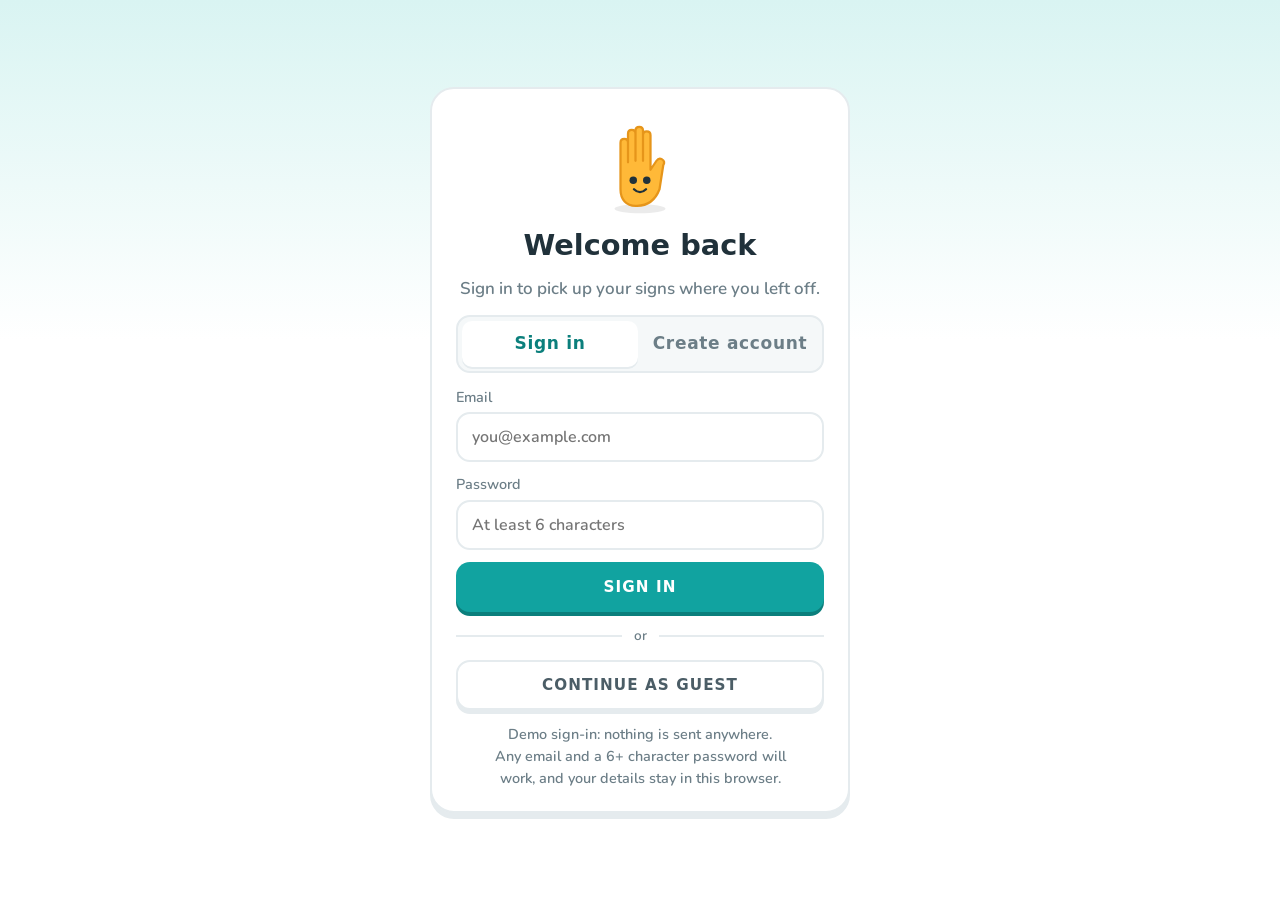
==== commit fd609b51: "Wire the letter model into the ABC camera check Adds the camera check for single letters, spelled wo" ====
--- a/login.html
+++ b/login.html
@@ -4,13 +4,13 @@
 <meta charset="utf-8">
 <meta name="viewport" content="width=device-width, initial-scale=1, viewport-fit=cover">
 <title>Sign in · First Signs</title>
-<link rel="stylesheet" href="styles.css?v=13">
+<link rel="stylesheet" href="styles.css?v=9">
 </head>
 <body class="loginpage">
 <main class="login">
   <div class="login-card">
     <div class="login-mitt">
-      <svg width="84" height="98" viewBox="0 0 112 130" aria-hidden="true"><ellipse cx="56" cy="122" rx="34" ry="6" fill="#000" opacity=".08"/><path d="M30 70V34c0-7 10-7 10 0v26V22c0-7 10-7 10 0v36V18c0-7 10-7 10 0v40V24c0-7 10-7 10 0v46l8-12c4-6 13-1 9 6L82 96c-5 13-14 22-30 22h-2c-12 0-20-8-20-22z" fill="#609bd7" stroke="#317bc6" stroke-width="3" stroke-linejoin="round"/><circle cx="47" cy="84" r="5" fill="#1f2c3a"/><circle cx="65" cy="84" r="5" fill="#1f2c3a"/><path d="M48 96c5 5 11 5 16 0" fill="none" stroke="#1f2c3a" stroke-width="3.2" stroke-linecap="round"/></svg>
+      <svg width="84" height="98" viewBox="0 0 112 130" aria-hidden="true"><ellipse cx="56" cy="122" rx="34" ry="6" fill="#000" opacity=".08"/><path d="M30 70V34c0-7 10-7 10 0v26V22c0-7 10-7 10 0v36V18c0-7 10-7 10 0v40V24c0-7 10-7 10 0v46l8-12c4-6 13-1 9 6L82 96c-5 13-14 22-30 22h-2c-12 0-20-8-20-22z" fill="#ffb938" stroke="#e6951a" stroke-width="3" stroke-linejoin="round"/><circle cx="47" cy="84" r="5" fill="#20313a"/><circle cx="65" cy="84" r="5" fill="#20313a"/><path d="M48 96c5 5 11 5 16 0" fill="none" stroke="#20313a" stroke-width="3.2" stroke-linecap="round"/></svg>
     </div>
     <h1 id="title">Welcome back</h1>
     <p class="muted" id="sub">Sign in to pick up your signs where you left off.</p>
--- a/styles.css
+++ b/styles.css
@@ -1,43 +1,45 @@
-/* First Signs: calm dashboard design.
-   Layout: a white sidebar on laptops (tab bar along the bottom on phones) and the page on a soft blue background.
-   Look: white cards with thin borders, flat steel-blue buttons, warm peach for banners and highlights,
-   green for things you've finished. Nunito for everything. Lessons take over the whole screen. */
-
-/* Nunito is stored in vendor/fonts so the app works offline (SIL Open Font License, see vendor/fonts). */
+/* First Signs: app-style design.
+   Layout: a sidebar on laptops (bottom tab bar on phones), the page in the middle,
+   and a right rail with your stats on wide screens. Lessons take over the whole screen.
+   Look: white surfaces, chunky rounded buttons that press down, a few bright colors
+   that each mean something, rounded type (Fredoka for headings, Nunito for reading).
+   Green and coral also mean right and wrong in lessons. */
+
+/* Fonts are stored in vendor/fonts so the app works offline (SIL Open Font License, see vendor/fonts). */
+@font-face { font-family: "Fredoka"; src: url("vendor/fonts/fredoka-latin-600-normal.woff2") format("woff2"); font-weight: 500 600; font-display: swap; }
+@font-face { font-family: "Fredoka"; src: url("vendor/fonts/fredoka-latin-700-normal.woff2") format("woff2"); font-weight: 700 800; font-display: swap; }
 @font-face { font-family: "Nunito"; src: url("vendor/fonts/nunito-latin-600-normal.woff2") format("woff2"); font-weight: 400 600; font-display: swap; }
 @font-face { font-family: "Nunito"; src: url("vendor/fonts/nunito-latin-700-normal.woff2") format("woff2"); font-weight: 700; font-display: swap; }
 @font-face { font-family: "Nunito"; src: url("vendor/fonts/nunito-latin-800-normal.woff2") format("woff2"); font-weight: 800 900; font-display: swap; }
 
 :root {
   color-scheme: light;
-  /* "teal" is the main steel blue; the other names are kept so older class names still work */
-  --teal: #3b6e98; --teal-d: #2f5b80; --teal-l: #dcebf7;
-  --sun: #72a7dc;  --sun-d: #317bc6;  --sun-l: #e0ecf9;
-  --coral: #6ca3da; --coral-d: #3f84c9; --coral-l: #d8e8f8;
-  --plum: #5f78b5; --plum-d: #4a6299; --plum-l: #e3e9f7;
-  --leaf: #3f6c9a; --leaf-d: #2f567d; --leaf-l: #dfe8f1;
-  --ink: #1f2d3d; --muted: #5f6f80; --line: #d8e3ee; --track: #e3ebf3; --bg: #ffffff; --soft: #f3f7fb; --page: #eaf1f8;
-  --peach: #d8e8f8; --peach-line: #bbd4ee;
-  --display: "Nunito", system-ui, -apple-system, "Segoe UI", sans-serif;
+  --teal: #11a3a0; --teal-d: #0b7f7c; --teal-l: #d9f4f2;
+  --sun: #ffb938;  --sun-d: #e6951a;  --sun-l: #fff2d6;
+  --coral: #ff7a6b; --coral-d: #e2584a; --coral-l: #ffe6e2;
+  --plum: #7c5cff; --plum-d: #5d3fe0; --plum-l: #ece7ff;
+  --leaf: #48c774; --leaf-d: #2fa85a; --leaf-l: #e2f7e9;
+  --ink: #20313a; --muted: #6c7e87; --line: #e5ebee; --track: #e9eef1; --bg: #ffffff; --soft: #f5f8f9;
+  --display: "Fredoka", "Arial Rounded MT Bold", system-ui, sans-serif;
   --font: "Nunito", system-ui, -apple-system, "Segoe UI", sans-serif;
-  --r: 14px; --r-sm: 10px; --shadow: 0 1px 2px rgba(31,45,61,.06), 0 4px 14px -8px rgba(31,45,61,.12);
+  --r: 18px; --r-sm: 14px;
 }
 
 /* ---------- base ---------- */
 * { box-sizing: border-box; }
-html { background: var(--page); }
-body { margin: 0; min-height: 100vh; background: var(--page); color: var(--ink); font-family: var(--font); font-size: 17px; font-weight: 600; line-height: 1.5; -webkit-font-smoothing: antialiased; }
-h1, h2, h3, h4 { margin: 0; font-family: var(--display); font-weight: 800; line-height: 1.2; text-wrap: balance; color: var(--ink); }
-h1 { font-size: 1.9rem; } h2 { font-size: 1.35rem; } h3 { font-size: 1.12rem; } h4 { font-size: 1.05rem; }
+html { background: var(--bg); }
+body { margin: 0; min-height: 100vh; background: var(--bg); color: var(--ink); font-family: var(--font); font-size: 17px; font-weight: 600; line-height: 1.5; -webkit-font-smoothing: antialiased; }
+h1, h2, h3, h4 { margin: 0; font-family: var(--display); font-weight: 600; line-height: 1.15; text-wrap: balance; }
+h1 { font-size: 2rem; } h2 { font-size: 1.35rem; } h4 { font-size: 1.1rem; }
 p { margin: 0; }
 a { color: var(--teal-d); font-weight: 700; }
 button { font: inherit; color: inherit; cursor: pointer; }
 svg { display: block; flex: none; }
-:focus-visible { outline: 3px solid #8fb4d6; outline-offset: 3px; border-radius: 10px; }
+:focus-visible { outline: 3px solid var(--plum); outline-offset: 3px; border-radius: 10px; }
 [hidden] { display: none !important; }
-.muted, .say { color: var(--muted); }
+.muted, .say, .situation { color: var(--muted); }
 .note { font-size: .9rem; color: var(--muted); }
-.eyebrow { font-weight: 700; font-size: .9rem; color: var(--muted); }
+.eyebrow { font-family: var(--display); font-weight: 600; font-size: .8rem; letter-spacing: .1em; text-transform: uppercase; color: var(--muted); }
 .stack { display: flex; flex-direction: column; gap: 10px; }
 .row { display: flex; gap: 10px; flex-wrap: wrap; align-items: center; }
 @media (prefers-reduced-motion: reduce) { *, *::before, *::after { transition: none !important; animation: none !important; } }
@@ -48,52 +50,59 @@
   padding: 18px max(16px, env(safe-area-inset-right, 0px)) calc(104px + env(safe-area-inset-bottom, 0px)) max(16px, env(safe-area-inset-left, 0px));
 }
 .main > * { width: 100%; max-width: 860px; margin-inline: auto; }
-
-/* tab bar along the bottom on phones; a white sidebar on laptops */
+.rail { display: none; }
+
+/* bottom tab bar on phones */
 nav.tabs {
-  position: fixed; left: 0; right: 0; bottom: 0; z-index: 5; background: rgba(255,255,255,.96); backdrop-filter: blur(10px); border-top: 1px solid var(--line);
-  display: flex; justify-content: space-around; padding: 6px max(6px, env(safe-area-inset-right, 0px)) calc(6px + env(safe-area-inset-bottom, 0px)) max(6px, env(safe-area-inset-left, 0px));
+  position: fixed; left: 0; right: 0; bottom: 0; z-index: 5; background: var(--bg); border-top: 2px solid var(--line);
+  display: flex; justify-content: space-around; padding: 8px max(6px, env(safe-area-inset-right, 0px)) calc(8px + env(safe-area-inset-bottom, 0px)) max(6px, env(safe-area-inset-left, 0px));
 }
-nav.tabs a { display: grid; justify-items: center; gap: 2px; padding: 6px 10px; border-radius: 12px; text-decoration: none; color: var(--muted); font-weight: 700; font-size: .75rem; }
-nav.tabs a svg { width: 26px; height: 26px; fill: #7f93a8; }
-nav.tabs a[aria-current="page"] { background: var(--teal-l); color: var(--teal-d); }
+nav.tabs a { display: grid; justify-items: center; gap: 2px; padding: 6px 10px; border-radius: 14px; border: 2px solid transparent; text-decoration: none;
+  color: #8a9aa2; font-family: var(--display); font-weight: 600; font-size: .72rem; letter-spacing: .04em; text-transform: uppercase; }
+nav.tabs a svg { width: 28px; height: 28px; fill: #a7b5bc; }
+nav.tabs a[aria-current="page"] { background: var(--teal-l); border-color: #9fe0dc; color: var(--teal-d); }
 nav.tabs a[aria-current="page"] svg { fill: var(--teal); }
 nav.tabs .logo { display: none; }
 
+/* sidebar on laptops */
 @media (min-width: 900px) {
-  .shell { display: grid; grid-template-columns: 250px minmax(0, 1fr); min-height: 100vh; }
-  nav.tabs { position: sticky; top: 12px; right: auto; bottom: auto; align-self: start; height: calc(100vh - 24px); margin: 12px 0 12px 12px;
-    flex-direction: column; justify-content: flex-start; gap: 6px; padding: 22px 14px; border: 1px solid var(--line); border-radius: 18px; background: #fff; box-shadow: var(--shadow); }
-  nav.tabs a { display: flex; align-items: center; gap: 14px; padding: 12px 16px; font-size: 1rem; border-radius: 12px; }
-  nav.tabs a:hover:not([aria-current="page"]) { background: var(--soft); }
-  nav.tabs a[data-tab="profile"] { margin-top: auto; border-top: 1px solid var(--line); border-radius: 0 0 12px 12px; padding-top: 18px; }
-  nav.tabs a[data-tab="profile"][aria-current="page"] { border-radius: 12px; }
-  nav.tabs .logo { display: flex; gap: 10px; padding: 0 10px 22px; margin-bottom: 8px; background: none !important; color: var(--ink); font-size: 1.4rem; font-weight: 800; }
-  nav.tabs .logo b { color: var(--teal); }
-  nav.tabs .logo svg { fill: none; width: 32px; height: 38px; }
-  .main { padding: 28px clamp(20px, 3vw, 40px) 48px; }
-  .main > * { max-width: 1240px; }
+  .shell { display: grid; grid-template-columns: 236px minmax(0, 1fr); min-height: 100vh; }
+  nav.tabs { position: sticky; top: 0; height: 100vh; flex-direction: column; justify-content: flex-start; gap: 6px;
+    border-top: 0; border-right: 2px solid var(--line); padding: 24px 14px; }
+  nav.tabs a { display: flex; align-items: center; gap: 14px; padding: 10px 14px; font-size: .95rem; letter-spacing: .06em; }
+  nav.tabs a svg { width: 30px; height: 30px; }
+  nav.tabs .logo { display: flex; gap: 10px; color: var(--teal-d); font-size: 1.55rem; letter-spacing: 0; text-transform: none; font-weight: 700; padding: 0 10px 22px; }
+  nav.tabs .logo svg { fill: none; width: 34px; height: 40px; }
+  .main { padding: 26px clamp(20px, 4vw, 56px) 60px; }
   .toast { bottom: 28px !important; }
 }
+/* right rail on wide screens: stats and today's cards move out of the page */
+@media (min-width: 1240px) {
+  .shell { grid-template-columns: 236px minmax(0, 1fr) 350px; }
+  .rail { display: flex; flex-direction: column; gap: 16px; position: sticky; top: 0; height: 100vh; overflow-y: auto;
+    padding: 24px 24px; border-left: 2px solid var(--line); }
+  .main .statbar, .rail-dup { display: none; }
+}
 
 /* lessons take over the whole screen */
-.lesson-mode nav.tabs { display: none !important; }
+.lesson-mode nav.tabs, .lesson-mode .rail { display: none !important; }
 .lesson-mode .shell { display: block; }
-.lesson-mode main.main { padding: 0; }
 .lesson-mode .main { min-height: 100vh; padding: 0; gap: 0; }
 .lesson-mode .main > * { max-width: none; }
 
 /* ---------- color helpers ---------- */
-.c-teal  { background: var(--teal); box-shadow: none; color: #fff; }
-.c-plum  { background: var(--plum); box-shadow: none; color: #fff; }
-.c-coral { background: var(--coral); box-shadow: none; color: #fff; }
-.c-sun   { background: var(--sun);   box-shadow: none; color: #0f253b; }
-.c-leaf  { background: var(--leaf); box-shadow: none; color: #fff; }
+.c-teal  { background: var(--teal);  box-shadow: 0 5px 0 var(--teal-d); color: #fff; }
+.c-plum  { background: var(--plum);  box-shadow: 0 5px 0 var(--plum-d); color: #fff; }
+.c-coral { background: var(--coral); box-shadow: 0 5px 0 var(--coral-d); color: #fff; }
+.c-sun   { background: var(--sun);   box-shadow: 0 5px 0 var(--sun-d); color: #5a3b00; }
+.c-leaf  { background: var(--leaf);  box-shadow: 0 5px 0 var(--leaf-d); color: #fff; }
+.c-text-teal { color: var(--teal-d); } .c-text-plum { color: var(--plum); } .c-text-leaf { color: var(--leaf-d); }
+.hl { color: var(--teal-d); }
 
 /* ---------- progress bars ---------- */
-.pbar, .bar { height: 10px; border-radius: 99px; background: var(--track); overflow: hidden; box-shadow: none; }
-.pbar > i, .bar > i { display: block; height: 100%; border-radius: inherit; background: var(--leaf); transition: width .4s cubic-bezier(.2,.8,.2,1); }
-.pbar.thin, .bar { height: 7px; }
+.pbar, .bar { height: 14px; border-radius: 99px; background: var(--track); overflow: hidden; box-shadow: none; }
+.pbar > i, .bar > i { display: block; height: 100%; border-radius: inherit; background: var(--leaf); box-shadow: inset 0 -4px 0 rgba(0,0,0,.08); transition: width .4s cubic-bezier(.2,.8,.2,1); }
+.pbar.thin, .bar { height: 10px; }
 .pbar.big { height: 18px; flex: 1; }
 .pbar[class*="c-"] { background: var(--track); box-shadow: none; }
 .pbar.teal > i, .pbar.c-teal > i, .bar > i { background: var(--teal); }
@@ -101,301 +110,208 @@
 .pbar.c-sun > i { background: var(--sun); } .pbar.c-leaf > i { background: var(--leaf); }
 
 /* ---------- buttons ---------- */
-.btn { display: inline-flex; align-items: center; justify-content: center; gap: 8px; min-height: 46px; padding: 0 20px; border-radius: var(--r-sm);
-  border: 1px solid var(--line); background: var(--bg); color: var(--ink); font-family: var(--font); font-weight: 700; font-size: 1rem; text-decoration: none;
-  transition: background-color .14s, border-color .14s; }
-.btn:hover:not(:disabled) { background-color: var(--soft); border-color: #bfd0e1; }
-.btn.teal, .btn.sun, .btn.good, .btn.coral, .btn.calm { color: #fff; border-color: transparent; background: var(--teal); }
-.btn.teal:hover:not(:disabled), .btn.sun:hover:not(:disabled), .btn.calm:hover:not(:disabled) { background: var(--teal-d); border-color: transparent; }
-.btn.good { background: var(--leaf); } .btn.good:hover:not(:disabled) { background: var(--leaf-d); }
-.btn.coral { background: var(--coral); } .btn.coral:hover:not(:disabled) { background: var(--coral-d); }
+.btn { display: inline-flex; align-items: center; justify-content: center; gap: 8px; min-height: 50px; padding: 0 22px; border-radius: var(--r-sm);
+  border: 2px solid var(--line); background: var(--bg); color: #4b5d66; box-shadow: 0 4px 0 var(--line);
+  font-family: var(--display); font-weight: 700; font-size: .95rem; letter-spacing: .07em; text-transform: uppercase; text-decoration: none;
+  transition: transform .08s, box-shadow .08s, filter .14s; }
+.btn:hover:not(:disabled) { filter: brightness(1.04); background-color: var(--soft); }
+.btn:active:not(:disabled) { transform: translateY(3px); box-shadow: 0 1px 0 var(--line); }
+.btn.teal, .btn.sun, .btn.green, .btn.good, .btn.coral { color: #fff; border-color: transparent; }
+.btn.teal, .btn.sun { background: var(--teal); box-shadow: 0 4px 0 var(--teal-d); }
+.btn.green, .btn.good { background: var(--leaf); box-shadow: 0 4px 0 var(--leaf-d); }
+.btn.coral { background: var(--coral); box-shadow: 0 4px 0 var(--coral-d); }
+.btn.teal:hover, .btn.sun:hover { background: var(--teal); } .btn.green:hover, .btn.good:hover { background: var(--leaf); } .btn.coral:hover { background: var(--coral); }
+.btn.teal:active, .btn.sun:active { box-shadow: 0 1px 0 var(--teal-d); } .btn.green:active, .btn.good:active { box-shadow: 0 1px 0 var(--leaf-d); } .btn.coral:active { box-shadow: 0 1px 0 var(--coral-d); }
 .btn.bad { color: var(--coral-d); }
 .btn.ghost { background: var(--bg); }
-.btn.sm { min-height: 38px; padding: 0 14px; font-size: .92rem; }
+.btn.sm { min-height: 40px; padding: 0 16px; font-size: .82rem; border-radius: 12px; }
 .btn.wide { min-width: 210px; }
 .btn.block { width: 100%; }
-.btn:disabled { background: var(--track); color: #93a3b3; border-color: var(--track); cursor: default; }
-.link, .back { background: none; border: 0; padding: 0; color: var(--teal); font-family: var(--font); font-weight: 700; font-size: .95rem; }
-.link:hover, .back:hover { color: var(--teal-d); text-decoration: underline; }
+.btn:disabled { background: var(--track); color: #a7b5bc; border-color: var(--track); box-shadow: 0 4px 0 #d6dee2; cursor: default; }
+.link, .back { background: none; border: 0; padding: 0; color: var(--teal-d); font-family: var(--display); font-weight: 600; font-size: .85rem; letter-spacing: .08em; text-transform: uppercase; }
 .back { align-self: flex-start; }
 
 /* ---------- stats ---------- */
-.statbar { display: flex; flex-wrap: wrap; align-items: center; gap: 10px; }
-.stat { display: flex; align-items: center; gap: 8px; font-weight: 800; font-size: 1rem; background: #fff; border: 1px solid var(--line); border-radius: 99px; padding: 6px 14px 6px 10px; }
-.stat svg { width: 22px; height: 22px; }
+.statbar { display: flex; justify-content: space-between; align-items: center; gap: 10px; }
+.stat { display: flex; align-items: center; gap: 6px; font-family: var(--display); font-weight: 700; font-size: 1.15rem; }
+.stat svg { width: 28px; height: 28px; }
 .s-sun { color: var(--sun-d); } .s-teal { color: var(--teal-d); } .s-plum { color: var(--plum-d); } .s-coral { color: var(--coral-d); }
 
 /* ---------- cards ---------- */
-.panelcard, .panel, .card, .phrases { border: 1px solid var(--line); border-radius: var(--r); padding: 18px 20px; display: grid; gap: 12px; background: var(--bg); box-shadow: var(--shadow); }
+.panelcard, .panel, .card, .phrases { border: 2px solid var(--line); border-radius: var(--r); padding: 18px 20px; display: grid; gap: 12px; background: var(--bg); }
 .panelcard h4 { display: flex; justify-content: space-between; align-items: center; gap: 10px; }
 .panelcard h4 .muted { font-family: var(--font); font-size: .9rem; font-weight: 700; }
-.pill { display: inline-flex; align-items: center; gap: 6px; padding: 6px 12px; border-radius: 99px; font-weight: 800; font-size: .9rem; }
+.moment { display: flex; gap: 14px; align-items: center; }
+.moment-ic { width: 52px; height: 52px; border-radius: 16px; background: var(--coral-l); display: grid; place-items: center; flex: none; }
+.moment-ic svg { width: 30px; height: 30px; }
+.moment b { font-family: var(--display); font-weight: 600; font-size: 1.05rem; display: block; }
+.moment span { font-size: .9rem; color: var(--muted); }
+.pill { display: inline-flex; align-items: center; gap: 6px; padding: 6px 12px; border-radius: 99px; font-family: var(--display); font-size: .85rem; letter-spacing: .06em; text-transform: uppercase; }
 .pill svg { width: 18px; height: 18px; }
 .pill.good { background: var(--leaf-l); color: var(--leaf-d); }
-.notice { display: flex; gap: 14px; align-items: center; flex-wrap: wrap; background: #fff; border: 1px solid var(--line); border-left: 4px solid var(--sun); border-radius: var(--r); padding: 10px 16px; }
+.brow { display: grid; grid-template-columns: 46px 1fr auto; gap: 12px; align-items: center; }
+.brow > i { width: 46px; height: 46px; border-radius: 14px; display: grid; place-items: center; }
+.brow > i svg { width: 26px; height: 26px; }
+.brow b { font-family: var(--display); font-weight: 600; display: block; margin-bottom: 5px; }
+.notice { display: flex; gap: 14px; align-items: center; flex-wrap: wrap; background: var(--sun-l); border-radius: var(--r); padding: 12px 16px; }
 .notice p { flex: 1 1 220px; }
 .notice-mitt { flex: none; }
 
 /* ---------- page header (colored banner with Mitt) ---------- */
-.pagehead, .pagehead[class*="c-"] { border-radius: var(--r); padding: 20px 26px; display: flex; gap: 16px; align-items: center; justify-content: space-between; margin-bottom: 4px;
-  background: var(--peach); border: 1px solid var(--peach-line); color: var(--ink); box-shadow: none; }
-.pagehead small { font-weight: 700; font-size: .92rem; color: #355f8a; }
+.pagehead { border-radius: 22px; padding: 22px 24px; display: flex; gap: 16px; align-items: center; justify-content: space-between; margin-bottom: 6px; }
+.pagehead small { font-family: var(--display); font-weight: 600; font-size: .8rem; letter-spacing: .1em; text-transform: uppercase; opacity: .85; }
 .pagehead h1 { font-size: clamp(1.6rem, 3vw, 2.2rem); margin-top: 2px; }
-.pagehead p { margin-top: 6px; max-width: 60ch; color: #4a4038; }
+.pagehead p { margin-top: 8px; max-width: 56ch; opacity: .92; }
 .pagehead-text { min-width: 0; }
-.pagehead-mitt { flex: none; margin: -10px 0 -20px; }
+.pagehead-mitt { flex: none; margin: -6px 0 -18px; }
 @media (max-width: 560px) { .pagehead-mitt { display: none; } }
 
-/* ---------- Learn: welcome header, the learning map, then dashboard cards ---------- */
-.lhead { display: flex; justify-content: space-between; align-items: flex-start; gap: 16px; flex-wrap: wrap; }
-.lhead h1 { font-size: clamp(2rem, 4vw, 2.8rem); }
-.lhead p { color: var(--muted); font-size: 1.1rem; margin-top: 4px; }
-.lpills { display: flex; gap: 10px; flex-wrap: wrap; }
-.lpill { display: inline-flex; align-items: center; gap: 8px; padding: 9px 18px; border-radius: 99px; background: #fff; border: 1px solid var(--line); font-weight: 800; white-space: nowrap; }
-.lpill svg { width: 22px; height: 22px; }
-.mapcard { border: 1px solid var(--line); border-radius: 20px; background: #fff; overflow: hidden; box-shadow: var(--shadow); }
-.maphead { display: flex; justify-content: space-between; align-items: center; gap: 18px; flex-wrap: wrap; padding: 22px 26px 8px; }
-.maptitle { display: flex; gap: 14px; align-items: flex-start; }
-.maptitle svg { width: 32px; height: 32px; margin-top: 2px; flex: none; }
-.maptitle h2 { font-size: 1.45rem; }
-.maptitle p { color: var(--muted); margin-top: 2px; }
-.mapnext { display: flex; align-items: center; gap: 16px; background: var(--teal-l); border: 1px solid #c3d9ef; border-radius: 14px; padding: 8px 8px 8px 16px; }
-.mapnext small { display: block; color: var(--teal-d); font-size: .85rem; }
-.mapnext b { font-weight: 800; font-size: 1.05rem; }
-.mapnext .btn { white-space: nowrap; flex: none; }
-.mapwrap { position: relative; }
-.maplayer { position: relative; width: 100%; }
-.maplayer.tall { display: none; }
-.mapsvg { position: absolute; inset: 0; width: 100%; height: 100%; }
-@media (max-width: 699px) { .maplayer.wide { display: none; } .maplayer.tall { display: block; } }
-.stop { position: absolute; transform: translate(-50%, -50%); width: 0; height: 0; padding: 0; border: 0; background: none; }
-.stop .dot { position: absolute; left: 0; top: 0; transform: translate(-50%, -50%); width: 36px; height: 36px; border-radius: 50%; display: grid; place-items: center;
-  background: #fff; color: var(--muted); font-style: normal; font-size: .9rem; font-weight: 800; box-shadow: 0 4px 12px -4px rgba(31,63,99,.45); transition: transform .15s; }
-.stop .dot svg { width: 18px; height: 18px; }
-.stop.started .dot { background: conic-gradient(var(--teal) var(--p), #dce8f5 0); }
-.stop.started .dot span { width: 28px; height: 28px; border-radius: 50%; background: #fff; display: grid; place-items: center; }
-.stop.done .dot { background: var(--teal); }
-.stop.done .dot svg { width: 20px; height: 20px; }
-.stop.now .dot { width: 50px; height: 50px; background: #fff; box-shadow: 0 0 0 5px var(--teal), 0 10px 22px -8px rgba(31,63,99,.6); }
-.stop.now .dot svg { width: 26px; height: 26px; }
-.stop.now .dot::after { content: ""; position: absolute; inset: -5px; border-radius: 50%; border: 3px solid var(--teal); animation: halo 2.2s ease-out infinite; }
-@keyframes halo { from { opacity: .7; transform: scale(1); } to { opacity: 0; transform: scale(1.6); } }
-.stop:hover .dot, .stop:focus-visible .dot { transform: translate(-50%, -50%) scale(1.08); }
-.stop:focus-visible { outline: none; }
-.stop:focus-visible .tag { outline: 3px solid #8fb4d6; outline-offset: 2px; }
-.stop .tag { position: absolute; top: 0; transform: translateY(-50%); display: grid; text-align: left; white-space: nowrap; background: rgba(255,255,255,.97);
-  border: 2px solid transparent; border-radius: 12px; padding: 6px 13px; box-shadow: 0 6px 18px -10px rgba(31,63,99,.5); }
-.stop.r .tag { left: 34px; } .stop.l .tag { right: 34px; text-align: right; }
-.stop.now.r .tag { left: 42px; } .stop.now.l .tag { right: 42px; }
-.stop.sel .tag { border-color: #8fb4d6; }
-.stop .tag b { font-weight: 800; font-size: .98rem; }
-.stop .tag small { color: var(--muted); font-size: .8rem; }
-.stop .tag em { font-style: normal; font-size: .72rem; font-weight: 800; color: var(--teal); }
-.summit { position: absolute; transform: translate(14px, -112%); display: grid; background: #fff; border-radius: 12px; padding: 6px 13px; box-shadow: 0 6px 18px -10px rgba(31,63,99,.5); white-space: nowrap; }
-.summit b { font-weight: 800; font-size: .95rem; }
-.summit small { color: var(--muted); font-size: .8rem; }
-.maplayer.tall .summit { transform: translate(-50%, 18px); }
-@media (prefers-reduced-motion: reduce) { .stop.now .dot::after { animation: none; } }
-@media (max-width: 699px) {
-  .maphead { padding: 18px 16px 6px; }
-  .mapnext { width: 100%; justify-content: space-between; }
-  .stop .tag { padding: 5px 10px; } .stop .tag b { font-size: .9rem; }
-  .stop.r .tag { left: 26px; } .stop.l .tag { right: 26px; }
-  .stop .dot { width: 32px; height: 32px; } .stop.now .dot { width: 44px; height: 44px; }
-}
-.dash, .dash-l, .dash-r { display: grid; gap: 18px; align-items: start; }
-@media (min-width: 700px) { .dash-r { grid-template-columns: repeat(2, minmax(0, 1fr)); } .miles { grid-column: 1 / -1; } }
-@media (min-width: 1100px) { .dash { grid-template-columns: minmax(0, 1fr) minmax(0, 1.15fr); } }
-.lrow .lstate.now { padding: 5px 12px; font-size: .84rem; }
-.dcard { background: #fff; border: 1px solid var(--line); border-radius: var(--r); box-shadow: var(--shadow); padding: 18px 20px; display: grid; gap: 12px; align-content: start; }
-.dcard .center { text-align: center; } .center-row { justify-content: center; }
-.donut { position: relative; width: 140px; height: 140px; margin: 2px auto; }
-.donut svg { width: 100%; height: 100%; }
-.donut b { position: absolute; inset: 0; display: grid; place-items: center; font-size: 2rem; font-weight: 800; }
-.sotd-word { background: var(--teal-l); border: 1px solid #c3d9ef; border-radius: 12px; min-height: 140px; display: grid; place-items: center; gap: 4px; padding: 14px; }
-.sotd-word img { max-height: 92px; max-width: 100%; object-fit: contain; mix-blend-mode: multiply; }
-.sotd-word span { font-size: 2.4rem; font-weight: 900; letter-spacing: .03em; color: var(--ink); line-height: 1; }
-.sotd .row { display: grid; gap: 8px; }
-.sotd .row .btn { width: 100%; }
-.sotd .row .pill { justify-self: center; }
-.mlist { list-style: none; margin: 0; padding: 0; display: grid; gap: 10px; }
-.mlist li { display: flex; gap: 10px; align-items: flex-start; }
-.mlist li svg { width: 24px; height: 24px; border: 2px solid var(--teal); border-radius: 50%; padding: 2px; flex: none; }
-.mlist b { display: block; font-weight: 800; line-height: 1.25; }
-.mlist span { font-size: .85rem; color: var(--teal-d); }
-.mnext { display: grid; gap: 6px; padding-top: 10px; border-top: 1px solid var(--line); }
-.mnext small { color: var(--muted); font-size: .85rem; }
-.mnext b { font-weight: 800; }
-.quick { display: grid; gap: 10px; }
-.quick h3 .muted { font-weight: 700; font-size: .9rem; margin-left: 6px; }
-.qtiles { display: grid; grid-template-columns: repeat(3, minmax(0, 1fr)); gap: 12px; }
-.qtile { display: grid; gap: 2px; justify-items: start; text-align: left; padding: 20px 18px; border-radius: var(--r); border: 1px solid var(--line); background: #fff; box-shadow: var(--shadow); min-height: 96px; align-content: center; }
-.qtile span { font-size: clamp(1.3rem, 2.2vw, 1.8rem); font-weight: 900; letter-spacing: .03em; color: var(--ink); line-height: 1.05; overflow-wrap: anywhere; }
-.qtile small { color: var(--muted); font-weight: 700; }
-.qtile:hover { border-color: #9fc1df; background: var(--soft); }
-@media (max-width: 520px) { .qtiles { gap: 8px; } .qtile { padding: 14px 12px; min-height: 80px; } }
-.rcard { --tc: var(--plum); --tl: var(--plum-l); border: 1px solid var(--line); border-radius: var(--r); padding: 18px 18px 10px; display: grid; gap: 12px; align-content: start; background: #fff; box-shadow: var(--shadow); }
-.t-teal { --tc: var(--teal-d); --tl: var(--teal-l); } .t-coral { --tc: var(--coral-d); --tl: var(--coral-l); }
-.t-sun { --tc: #28639e; --tl: var(--sun-l); } .t-leaf { --tc: var(--leaf-d); --tl: var(--leaf-l); }
-.rhead { display: flex; align-items: center; gap: 14px; }
-.ric { width: 44px; height: 44px; border-radius: 14px; display: grid; place-items: center; background: var(--tl); color: var(--tc); flex: none; }
-.ric svg { width: 24px; height: 24px; }
-.rhead b { display: block; font-weight: 800; font-size: 1.12rem; }
-.rhead small { color: var(--muted); font-size: .88rem; }
-.rcount { margin-left: auto; color: var(--muted); font-size: .9rem; font-variant-numeric: tabular-nums; white-space: nowrap; align-self: flex-start; }
-.rbar { height: 5px; border-radius: 5px; background: var(--track); overflow: hidden; }
-.rbar i { display: block; height: 100%; background: var(--tc); border-radius: 5px; }
-.lrows { list-style: none; margin: 0; padding: 0; display: grid; }
-.lrow { width: 100%; display: flex; align-items: center; gap: 12px; padding: 11px 8px; border: 0; border-radius: 12px; background: none; text-align: left; }
-.lrows li + li .lrow { border-top: 1px solid var(--line); border-radius: 0 0 12px 12px; }
-.lrow:hover { background: var(--soft); }
-.lrow.now { background: var(--tl); border-radius: 12px !important; border-top-color: transparent !important; }
-.lrows li:has(.now) + li .lrow { border-top-color: transparent; }
-.lnum { width: 28px; height: 28px; border-radius: 50%; display: grid; place-items: center; font-size: .85rem; color: var(--muted); border: 1px solid var(--line); flex: none; background: #fff; }
-.lrow.done .lnum { color: #2f5f8f; border-color: #bfd1e3; }
-.lwords { flex: 1; font-weight: 800; letter-spacing: .02em; font-size: .95rem; }
-.lrow.done .lwords { color: var(--muted); }
-.lstate { display: inline-flex; align-items: center; gap: 4px; font-size: .88rem; color: var(--muted); white-space: nowrap; }
-.lstate svg { width: 16px; height: 16px; }
-.lstate.done { color: #2f5f8f; }
-.lstate.now { color: #fff; background: var(--tc); padding: 6px 14px; border-radius: 99px; font-weight: 700; }
-.rfoot { display: flex; gap: 18px; border-top: 1px solid var(--line); padding-top: 10px; }
-.textbtn { background: none; border: 0; padding: 6px 0; color: var(--muted); font-weight: 700; font-size: .92rem; }
-.textbtn:hover { color: var(--ink); }
+/* ---------- Learn path ---------- */
+.unit { display: grid; gap: 4px; }
+.unitbar { border-radius: 20px; padding: 14px 16px 14px 20px; display: flex; justify-content: space-between; align-items: center; gap: 12px; position: sticky; top: 10px; z-index: 2; }
+.unitbar small { font-family: var(--display); font-weight: 600; font-size: .78rem; letter-spacing: .1em; text-transform: uppercase; opacity: .85; }
+.unitbar b { display: block; font-family: var(--display); font-weight: 600; font-size: 1.4rem; }
+.guide { display: flex; align-items: center; gap: 8px; padding: 10px 14px; border-radius: 14px; border: 2px solid rgba(255,255,255,.5); background: transparent; color: inherit;
+  font-family: var(--display); font-weight: 600; font-size: .85rem; letter-spacing: .08em; text-transform: uppercase; }
+.guide svg { width: 22px; height: 22px; }
+.c-sun .guide { border-color: rgba(90,59,0,.3); }
+.c-sun .guide svg path { stroke: #5a3b00; }
+@media (max-width: 480px) { .guide span { display: none; } }
+.path { display: flex; flex-direction: column; align-items: center; gap: 18px; padding: 30px 0 40px; }
+.step { position: relative; display: grid; justify-items: center; gap: 8px; transform: translateX(var(--x)); }
+@media (max-width: 560px) { .step { transform: translateX(calc(var(--x) * .55)); } }
+.node { width: 78px; height: 72px; border-radius: 50%; border: 0; display: grid; place-items: center; transition: transform .08s, box-shadow .08s; }
+.node svg { width: 36px; height: 36px; }
+.node:active { transform: translateY(5px); }
+.node.done, .node.started { background: var(--sun); box-shadow: 0 7px 0 var(--sun-d); }
+.node.new { background: var(--track); box-shadow: 0 7px 0 #cdd6db; }
+.node.now { outline: 8px solid var(--plum-l); outline-offset: 5px; }
+.node.now.c-teal { outline-color: var(--teal-l); } .node.now.c-coral { outline-color: var(--coral-l); } .node.now.c-sun { outline-color: var(--sun-l); } .node.now.c-leaf { outline-color: var(--leaf-l); }
+.node.chest { border-radius: 22px; background: var(--leaf); box-shadow: 0 7px 0 var(--leaf-d); }
+.node.done:active, .node.started:active { box-shadow: 0 2px 0 var(--sun-d); }
+.nodelabel { font-size: .8rem; color: var(--muted); max-width: 170px; text-align: center; line-height: 1.25; }
+.startbubble { position: relative; font-family: var(--display); font-weight: 700; font-size: .95rem; letter-spacing: .08em; color: var(--plum);
+  background: var(--bg); border: 2px solid var(--line); padding: 7px 14px; border-radius: 14px; margin-bottom: 8px; animation: bob 1.6s ease-in-out infinite; }
+.startbubble::after { content: ""; position: absolute; bottom: -9px; left: 50%; margin-left: -8px; border: 8px solid transparent; border-top-color: var(--line); border-bottom: 0; }
+@keyframes bob { 50% { transform: translateY(-4px); } }
+.pathmitt { position: absolute; top: 30px; left: 50%; transform: translateX(calc(var(--side) * 140px - 50%)); pointer-events: none; }
+@media (max-width: 560px) { .pathmitt { display: none; } }
 
 /* ---------- Practice hub ---------- */
 .modes { display: grid; gap: 14px; }
 @media (min-width: 640px) { .modes { grid-template-columns: 1fr 1fr; } }
-.mode { display: flex; gap: 16px; align-items: center; text-align: left; padding: 16px 18px; border: 1px solid var(--line); border-radius: var(--r); background: var(--bg); box-shadow: var(--shadow); transition: border-color .14s; }
-.mode:hover { border-color: #9fc1df; }
-.mode > i { width: 54px; height: 54px; border-radius: 12px; display: grid; place-items: center; flex: none; }
+.mode { display: flex; gap: 16px; align-items: center; text-align: left; padding: 16px 18px; border: 2px solid var(--line); border-radius: var(--r); background: var(--bg); box-shadow: 0 4px 0 var(--line); transition: transform .08s; }
+.mode:hover { border-color: #b8e6e3; }
+.mode:active { transform: translateY(3px); box-shadow: 0 1px 0 var(--line); }
+.mode > i { width: 58px; height: 58px; border-radius: 18px; display: grid; place-items: center; flex: none; }
 .mode > i svg { width: 32px; height: 32px; }
-.mode b { display: block; font-weight: 800; font-size: 1.08rem; }
+.mode b { display: block; font-family: var(--display); font-weight: 600; font-size: 1.15rem; }
 .mode span span { color: var(--muted); font-size: .92rem; }
 .hs { display: grid; grid-template-columns: repeat(auto-fill, minmax(160px, 1fr)); gap: 16px; }
 .hs > div { display: grid; gap: 4px; align-content: start; }
-.hs b { font-weight: 800; }
+.hs b { font-family: var(--display); font-weight: 600; }
 
 /* ---------- Rewards ---------- */
 .badges { display: grid; grid-template-columns: repeat(auto-fill, minmax(150px, 1fr)); gap: 14px; }
-.badge { border: 1px solid var(--line); background: #fff; box-shadow: var(--shadow); border-radius: var(--r); padding: 18px 12px 14px; display: grid; justify-items: center; gap: 8px; text-align: center; }
-.badge > i { width: 70px; height: 70px; border-radius: 50%; display: grid; place-items: center; }
-.badge:not(.got) > i { background: var(--track); }
+.badge { border: 2px solid var(--line); border-radius: var(--r); padding: 18px 12px 14px; display: grid; justify-items: center; gap: 8px; text-align: center; }
+.badge > i { width: 74px; height: 74px; border-radius: 22px; display: grid; place-items: center; transform: rotate(-6deg); }
+.badge:not(.got) > i { background: var(--track); box-shadow: 0 5px 0 #d6dee2; }
 .badge > i svg { width: 38px; height: 38px; }
-.badge b { font-weight: 800; font-size: 1rem; line-height: 1.2; }
+.badge b { font-family: var(--display); font-weight: 600; font-size: 1rem; line-height: 1.2; }
 .badge span { font-size: .82rem; color: var(--muted); }
-.badge.got span { color: var(--leaf-d); font-weight: 800; }
+.badge.got span { color: var(--leaf-d); font-family: var(--display); letter-spacing: .06em; text-transform: uppercase; }
 .badge .pbar { width: 80%; }
 
 /* ---------- Profile ---------- */
 .profilehead { display: flex; gap: 18px; align-items: center; }
-.avatar { width: 96px; height: 96px; border-radius: 50%; background: var(--peach); border: 3px solid var(--peach-line); display: grid; place-items: center; flex: none; overflow: hidden; }
+.avatar { width: 96px; height: 96px; border-radius: 50%; background: var(--sun-l); border: 4px solid var(--sun); display: grid; place-items: center; flex: none; overflow: hidden; }
 .avatar .mitt { margin-top: 10px; }
 .tiles4 { display: grid; grid-template-columns: 1fr 1fr; gap: 12px; }
 @media (min-width: 720px) { .tiles4 { grid-template-columns: repeat(4, 1fr); } }
-.stattile { border: 1px solid var(--line); background: #fff; box-shadow: var(--shadow); border-radius: var(--r); padding: 14px 16px; display: flex; gap: 12px; align-items: center; }
+.stattile { border: 2px solid var(--line); border-radius: var(--r); padding: 14px 16px; display: flex; gap: 12px; align-items: center; }
 .tile-ic svg { width: 32px; height: 32px; }
-.stattile b { display: block; font-weight: 900; font-size: 1.6rem; line-height: 1; font-variant-numeric: tabular-nums; }
+.stattile b { display: block; font-family: var(--display); font-weight: 700; font-size: 1.6rem; line-height: 1; font-variant-numeric: tabular-nums; }
 .stattile span { font-size: .85rem; color: var(--muted); }
 .week { display: flex; justify-content: space-between; gap: 6px; }
 .day { display: grid; justify-items: center; gap: 6px; font-size: .8rem; color: var(--muted); }
 .day i { width: 40px; height: 40px; border-radius: 50%; background: var(--track); }
-.day.on i { background: var(--coral); }
-.day.today:not(.on) i { background: var(--bg); border: 3px solid var(--coral); }
+.day.on i { background: var(--sun); box-shadow: 0 3px 0 var(--sun-d); }
+.day.today:not(.on) i { background: var(--bg); border: 3px solid var(--sun); }
 .prow { display: grid; grid-template-columns: 140px 1fr 52px; gap: 12px; align-items: center; font-size: .95rem; }
 .prow .n { text-align: right; font-variant-numeric: tabular-nums; color: var(--muted); }
 .log { display: grid; gap: 6px; margin: 0; padding: 0; list-style: none; }
-.log li { display: flex; justify-content: space-between; gap: 10px; border-top: 1px solid var(--line); padding-top: 8px; }
+.log li { display: flex; justify-content: space-between; gap: 10px; border-top: 2px solid var(--line); padding-top: 8px; }
 .log li:first-child { border-top: 0; padding-top: 0; }
 .facts { display: grid; gap: 14px; }
 @media (min-width: 760px) { .facts { grid-template-columns: repeat(3, 1fr); } }
 .fact { display: grid; gap: 4px; }
-.fact b { font-weight: 900; font-size: 1.7rem; color: var(--teal); }
-
-/* ---------- Lessons: minimal "focus" screens on the soft blue page, white panels ---------- */
-.lesson-mode { --lbg: #eaf1f8; --lpanel: #ffffff; --lline: #d8e3ee; --link: #1f2d3d; --lsub: #5f6f80; --ldim: #7f8fa0;
-  --llav: #3b6e98; --llav-d: #3b6e98; --lsage: #3f6c9a; --lrose: #c46a5a; --lsand: #2f67a0;
-  background: var(--lbg); color: var(--link); font-family: var(--font); }
-html:has(body.lesson-mode) { background: #eaf1f8; }
-.lesson-mode .main { min-height: 100vh; padding: 0; gap: 0; background: var(--lbg); }
-.lesson-mode .main > * { max-width: none; }
-.ltop { display: flex; align-items: center; gap: 24px; padding: 30px max(24px, calc((100% - 1240px) / 2)) 0; }
-.x { width: 40px; height: 40px; border-radius: 50%; border: 0; background: none; color: var(--lsub); display: grid; place-items: center; }
-.x svg { width: 22px; height: 22px; }
-.x:hover { background: rgba(20,25,35,.05); }
-.lprog { flex: 1; height: 8px; border-radius: 8px; background: #d6e2ee; overflow: hidden; }
-.lprog i { display: block; height: 100%; border-radius: 6px; background: var(--teal); transition: width .4s cubic-bezier(.2,.8,.2,1); }
-.lcount { font-size: .9rem; color: var(--ldim); font-variant-numeric: tabular-nums; white-space: nowrap; }
-.lgrid { flex: 1; width: 100%; max-width: 1240px !important; margin: 0 auto; display: grid; gap: 40px; align-items: start;
-  padding: 44px max(24px, env(safe-area-inset-right, 0px)) 32px max(24px, env(safe-area-inset-left, 0px)); }
-@media (min-width: 900px) { .lgrid { grid-template-columns: 1fr 1fr; } }
-.pane { display: flex; flex-direction: column; gap: 14px; min-width: 0; }
-.plabel { display: flex; align-items: center; gap: 8px; font-size: 1.05rem; font-weight: 800; color: var(--link); }
-.plabel i { width: 7px; height: 7px; border-radius: 50%; background: var(--lrose); }
-.lframe { position: relative; aspect-ratio: 4 / 3; border-radius: var(--r); overflow: hidden; background: var(--peach); border: 1px solid var(--peach-line); display: grid; place-items: center; }
-.lframe img { position: absolute; inset: 0; width: 100%; height: 100%; object-fit: contain; padding: 16px; background: #fff; }
-.lgloss { font-weight: 900; font-size: 2.8rem; letter-spacing: .03em; color: #1f2c3a; }
-.lbig { font-weight: 900; color: #1f2c3a !important; font-size: clamp(2.8rem, 6vw, 4.4rem); letter-spacing: .04em; color: var(--link); }
-.lname { font-weight: 900; font-size: 1.9rem; letter-spacing: -.01em; margin-top: 8px; color: var(--link); }
-.ldesc { font-size: 1.05rem; color: var(--lsub); line-height: 1.55; }
-.lnote { font-size: .95rem; color: var(--lsub); }
-.lnew { font-size: .9rem; font-weight: 800; color: var(--lsage); }
-.lcard { background: var(--lpanel); border: 1px solid var(--lline); box-shadow: var(--shadow); border-radius: var(--r); padding: 20px 22px; display: grid; gap: 14px; }
-.lcard.center { justify-items: center; text-align: center; padding: 48px 24px; gap: 18px; color: var(--lsub); }
-.lesson-mode .steps dt { color: var(--ldim); }
-.lesson-mode .steps dd { color: var(--link); }
-.lesson-mode .hook { background: var(--peach); color: #26384a; }
-.lesson-mode .say { color: var(--lsub); }
-.lopts { display: grid; grid-template-columns: 1fr 1fr; gap: 12px; }
-.lopt { min-height: 72px; border-radius: 16px; border: 1px solid var(--lline); background: var(--lpanel); color: var(--link);
-  font-weight: 800; font-size: 1.12rem; letter-spacing: .03em; box-shadow: var(--shadow); transition: border-color .14s, background-color .14s; }
-.lopt:hover:not(:disabled) { border-color: #9fc1df; background: #f6f9fc; }
-.lopt.right { border-color: #8facca; background: var(--leaf-l); color: var(--leaf-d); }
-.lopt.wrong { border-color: #e6b0a3; background: #fbeae5; color: #a4493a; }
-.lopt.dim { opacity: .45; }
-.lopt:disabled { cursor: default; }
-.lresult { display: flex; gap: 16px; align-items: center; margin-top: 6px; }
-.lcheck { width: 46px; height: 46px; border-radius: 50%; display: grid; place-items: center; flex: none; background: rgba(63,100,138,.12); }
-.lresult.no .lcheck { background: rgba(180,98,98,.1); }
-.lcheck svg { width: 24px; height: 24px; }
-.lresult b { display: block; font-weight: 900; font-size: 1.4rem; color: var(--link); }
-.lresult p { color: var(--lsub); margin-top: 2px; }
-.lfoot { position: sticky; bottom: 0; z-index: 3; display: flex; justify-content: flex-end; align-items: center; gap: 20px; background: var(--lbg);
-  padding: 20px max(24px, calc((100% - 1240px) / 2)) calc(36px + env(safe-area-inset-bottom, 0px)); }
-.lfoot .row { gap: 20px; flex-wrap: nowrap; align-items: center; }
-.lfoot > .lbtn.plain:first-child:not(:only-child) { margin-right: auto; }
-.lbtn { display: inline-flex; align-items: center; justify-content: center; text-align: center; font-family: var(--font); font-weight: 700; font-size: 1.02rem; letter-spacing: 0; text-transform: none; line-height: 1.25; border-radius: var(--r-sm); border: 0; cursor: pointer; transition: background-color .14s, color .14s; }
-.lbtn.main { min-height: 54px; padding: 0 48px; background: var(--llav-d); color: #fff; }
-.lbtn.main:hover { background: var(--teal-d); }
-.lbtn.ghost { min-height: 54px; padding: 0 28px; background: #fff; color: var(--lsub); border: 1px solid var(--lline); }
-.lbtn.plain { background: none; padding: 8px 4px; color: var(--lsub); }
-.lbtn.plain:hover { color: var(--link); }
-.lbtn.small { font-size: .9rem; font-weight: 600; justify-self: start; align-self: flex-start; padding: 4px 0; }
-@media (max-width: 560px) { .lbtn.main { padding: 0 26px; } .lfoot { padding-top: 14px; } }
-.lend { flex: 1; width: 100%; max-width: 640px !important; margin: 0 auto; padding: 18vh 24px 24px; display: grid; gap: 20px; }
-.lesson-mode .hint-hs b, .lesson-mode .hint-tip { color: var(--link); }
-.lesson-mode .hint-hs span, .lesson-mode .hintpop .note { color: var(--lsub); }
-.lesson-mode .hint-hs small { color: var(--lsand); }
-.lesson-mode :focus-visible { outline-color: #8fb4d6; }
+.fact b { font-family: var(--display); font-weight: 700; font-size: 1.7rem; color: var(--plum); }
+
+/* ---------- Lessons ---------- */
+.ltop { display: flex; align-items: center; gap: 18px; width: 100%; max-width: 1040px !important; margin: 0 auto; padding: 26px max(20px, env(safe-area-inset-right, 0px)) 0 max(20px, env(safe-area-inset-left, 0px)); }
+.x { background: none; border: 0; font-size: 1.7rem; color: #a7b5bc; line-height: 1; padding: 4px; }
+.hearts { display: flex; align-items: center; gap: 5px; font-family: var(--display); font-weight: 700; color: var(--coral-d); font-size: 1.15rem; }
+.hearts svg { width: 28px; height: 28px; }
+.lbody { flex: 1; width: 100%; max-width: 900px !important; margin: 0 auto; padding: 30px max(20px, env(safe-area-inset-right, 0px)) 30px max(20px, env(safe-area-inset-left, 0px)); display: flex; flex-direction: column; gap: 18px; }
+.lbody.wide { max-width: 1100px !important; }
+.lbody.end { align-items: center; justify-content: center; text-align: center; }
+.qtype { display: flex; align-items: center; gap: 8px; font-family: var(--display); font-weight: 600; font-size: .85rem; letter-spacing: .1em; text-transform: uppercase; }
+.qtype svg { width: 22px; height: 22px; }
+.q { font-size: clamp(1.7rem, 3.2vw, 2.3rem); }
+.signcard { display: flex; gap: 24px; align-items: center; flex-wrap: wrap; border: 2px solid var(--line); border-radius: 22px; padding: 18px 22px; }
+.signcard > .stack, .signcard > .steps { flex: 1 1 280px; min-width: 0; }
+.handpic { width: 150px; height: 150px; border-radius: 20px; background: var(--teal-l); display: grid; place-items: center; flex: none; overflow: hidden; }
+.handpic .mitt { margin-top: 14px; }
+.signcard .photo img { width: 190px; }
+.opts { display: grid; grid-template-columns: 1fr 1fr; gap: 14px; }
+@media (min-width: 760px) { .opts { grid-template-columns: repeat(4, 1fr); } }
+.opt { min-height: 70px; border-radius: 18px; border: 2px solid var(--line); background: var(--bg); box-shadow: 0 4px 0 var(--line);
+  font-family: var(--display); font-weight: 600; font-size: 1.2rem; letter-spacing: .04em; transition: transform .08s; }
+.opt:hover:not(:disabled) { border-color: #9fe0dc; background: #f3fbfb; }
+.opt:active:not(:disabled) { transform: translateY(3px); box-shadow: 0 1px 0 var(--line); }
+.opt.right { border-color: #7fd99f; background: var(--leaf-l); box-shadow: 0 4px 0 #7fd99f; color: var(--leaf-d); }
+.opt.wrong { border-color: #ffb3a9; background: var(--coral-l); box-shadow: 0 4px 0 #ffb3a9; color: var(--coral-d); }
+.opt.dim { opacity: .5; }
+.opt:disabled { cursor: default; }
+.bigword { border: 2px solid var(--line); border-radius: 22px; padding: 40px 20px; text-align: center; font-family: var(--display); font-weight: 700; font-size: clamp(2.6rem, 7vw, 4rem); letter-spacing: .04em; }
+.bigword span { display: block; font-family: var(--font); font-weight: 600; font-size: 1rem; color: var(--muted); letter-spacing: 0; margin-top: 6px; }
+.lfoot { position: sticky; bottom: 0; z-index: 3; background: var(--bg); border-top: 2px solid var(--line); display: flex; justify-content: space-between; align-items: center; gap: 16px; flex-wrap: wrap;
+  padding: 22px max(20px, calc((100% - 1000px) / 2)) calc(22px + env(safe-area-inset-bottom, 0px)); }
+.lfoot.good { background: var(--leaf-l); border-top-color: transparent; }
+.lfoot.bad { background: var(--coral-l); border-top-color: transparent; }
+.yay { display: flex; align-items: center; gap: 16px; flex: 1 1 320px; min-width: 0; }
+.tick { width: 64px; height: 64px; border-radius: 50%; background: var(--bg); display: grid; place-items: center; flex: none; }
+.tick svg { width: 38px; height: 38px; }
+.yay b { display: block; font-family: var(--display); font-weight: 700; font-size: 1.45rem; color: var(--leaf-d); }
+.lfoot.bad .yay b { color: var(--coral-d); }
+.yay span { color: #2b6a45; }
+.lfoot.bad .yay span { color: #9a3b30; }
+.ask { font-family: var(--display); font-weight: 600; font-size: 1.15rem; }
+@media (max-width: 560px) { .lfoot .btn.wide { flex: 1 1 100%; min-width: 0; } }
+.endstats { display: flex; gap: 14px; flex-wrap: wrap; justify-content: center; }
+.endstats > div { min-width: 130px; border-radius: 18px; padding: 10px 16px 12px; display: grid; gap: 4px; justify-items: center; }
+.endstats small { font-family: var(--display); font-weight: 600; font-size: .75rem; letter-spacing: .1em; text-transform: uppercase; }
+.endstats b { display: flex; align-items: center; gap: 6px; font-family: var(--display); font-weight: 700; font-size: 1.6rem; }
+.endstats b svg { width: 24px; height: 24px; }
 
 /* ---------- signs (sign guide, ABC cards) ---------- */
 .signlist { display: grid; gap: 16px; }
 @media (min-width: 1000px) { .signlist { grid-template-columns: 1fr 1fr; } }
-.sign { border: 1px solid var(--line); background: #fff; box-shadow: var(--shadow); border-radius: var(--r); padding: 18px 20px; display: grid; gap: 12px; align-content: start; }
+.sign { border: 2px solid var(--line); border-radius: var(--r); padding: 18px 20px; display: grid; gap: 12px; align-content: start; }
 .sign-head { display: flex; justify-content: space-between; gap: 12px; align-items: center; flex-wrap: wrap; }
-.gloss { font-weight: 900; font-size: 1.6rem; letter-spacing: .03em; }
-.status { font-weight: 800; font-size: .82rem; padding: 4px 10px; border-radius: 99px; background: var(--track); color: var(--muted); }
+.gloss { font-family: var(--display); font-weight: 700; font-size: 1.6rem; letter-spacing: .03em; }
+.status { font-family: var(--display); font-weight: 600; font-size: .75rem; letter-spacing: .08em; text-transform: uppercase; padding: 4px 10px; border-radius: 99px; background: var(--track); color: var(--muted); }
 .status.k { background: var(--leaf-l); color: var(--leaf-d); }
 .status.l { background: var(--sun-l); color: var(--sun-d); }
 .steps { display: grid; grid-template-columns: auto 1fr; gap: 6px 14px; margin: 0; }
-.steps dt { font-weight: 800; font-size: .85rem; color: var(--muted); padding-top: .1em; }
+.steps dt { font-family: var(--display); font-weight: 600; font-size: .72rem; letter-spacing: .1em; text-transform: uppercase; color: var(--muted); padding-top: .3em; }
 .steps dd { margin: 0; min-width: 0; }
-.hook { padding: 10px 14px; background: var(--peach); border-radius: var(--r-sm); }
-.phrase { display: grid; gap: 2px; padding-block: 8px; border-top: 1px solid var(--line); }
+.hook { padding: 10px 14px; background: var(--sun-l); border-radius: var(--r-sm); }
+.phrase { display: grid; gap: 2px; padding-block: 8px; border-top: 2px solid var(--line); }
 .phrase:first-of-type { border-top: 0; }
-.phrase .g { font-weight: 800; letter-spacing: .03em; }
+.phrase .g { font-family: var(--display); font-weight: 600; letter-spacing: .03em; }
 .photo { margin: 0; display: grid; gap: 6px; justify-items: start; }
-.photo img { width: 180px; max-width: 100%; height: auto; border-radius: var(--r-sm); background: var(--soft); border: 1px solid var(--line); }
+.photo img { width: 180px; max-width: 100%; height: auto; border-radius: var(--r-sm); background: var(--soft); border: 2px solid var(--line); }
 .photo.small img { width: 100%; max-height: 130px; object-fit: contain; }
 .photo.drawing img { background: #fff; padding: 10px; }
 
@@ -403,54 +319,60 @@
 .routines { display: grid; grid-template-columns: 1fr 1fr; gap: 14px; }
 @media (min-width: 900px) { .routines { grid-template-columns: repeat(3, 1fr); } }
 @media (max-width: 899px) { .routines > :last-child:nth-child(odd) { grid-column: 1 / -1; } }
-.routine { padding: 16px 18px; text-align: left; display: grid; gap: 8px; align-content: start; border: 1px solid var(--line); border-radius: var(--r); background: var(--bg); box-shadow: var(--shadow); transition: border-color .14s; }
-.routine:hover { border-color: #9fc1df; }
-.routine .time { font-weight: 700; font-size: .85rem; color: var(--muted); }
-.routine .name { font-weight: 800; font-size: 1.1rem; }
+.routine { padding: 16px 18px; text-align: left; display: grid; gap: 8px; align-content: start; border: 2px solid var(--line); border-radius: var(--r); background: var(--bg); box-shadow: 0 4px 0 var(--line); transition: transform .08s; }
+.routine:hover { border-color: #9fe0dc; }
+.routine:active { transform: translateY(3px); box-shadow: 0 1px 0 var(--line); }
+.routine .time { font-family: var(--display); font-weight: 600; font-size: .72rem; letter-spacing: .1em; text-transform: uppercase; color: var(--muted); }
+.routine .name { font-family: var(--display); font-weight: 600; font-size: 1.15rem; }
 .routine .count { font-size: .85rem; color: var(--muted); }
-.seg { display: grid; grid-template-columns: 1fr 1fr; border: 1px solid var(--line); border-radius: 12px; padding: 4px; gap: 4px; background: #fff; }
-.seg button { border: 0; background: none; padding: 10px; border-radius: 9px; font-weight: 800; color: var(--muted); }
-.seg button[aria-pressed="true"] { background: var(--teal-l); color: var(--teal-d); }
-.big { font-weight: 900; font-size: 3rem; text-align: center; letter-spacing: .04em; }
+.seg { display: grid; grid-template-columns: 1fr 1fr; border: 2px solid var(--line); border-radius: 16px; padding: 4px; gap: 4px; background: var(--soft); }
+.seg button { border: 0; background: none; padding: 10px; border-radius: 12px; font-family: var(--display); font-weight: 600; letter-spacing: .04em; color: var(--muted); }
+.seg button[aria-pressed="true"] { background: var(--bg); color: var(--teal-d); box-shadow: 0 2px 0 var(--line); }
+.big { font-family: var(--display); font-weight: 700; font-size: 3rem; text-align: center; letter-spacing: .04em; }
 .options { display: grid; gap: 12px; grid-template-columns: repeat(2, minmax(0, 1fr)); }
 .feedback { text-align: center; font-weight: 700; min-height: 1.5em; }
 .progress-dots { display: flex; gap: 6px; justify-content: center; }
 .progress-dots i { width: 10px; height: 10px; border-radius: 99px; background: var(--track); transition: width .24s; }
 .progress-dots i.on { width: 22px; background: var(--leaf); }
 .chips { display: flex; flex-wrap: wrap; gap: 8px; }
-.chip { padding: 6px 14px; border-radius: 99px; border: 1px solid var(--line); background: var(--bg); font-weight: 800; letter-spacing: .03em; }
-button.chip:hover { border-color: #9fc1df; background: var(--soft); }
-.field { flex: 1 1 200px; min-width: 0; font: inherit; padding: 12px 14px; border-radius: var(--r-sm); border: 1px solid #bfd0e1; background: var(--bg); color: var(--ink); text-transform: uppercase; letter-spacing: .06em; }
+.chip { padding: 6px 14px; border-radius: 99px; border: 2px solid var(--line); background: var(--bg); font-family: var(--display); font-weight: 600; letter-spacing: .04em; }
+button.chip:hover { border-color: #9fe0dc; background: #f3fbfb; }
+.field { flex: 1 1 200px; min-width: 0; font: inherit; padding: 12px 14px; border-radius: var(--r-sm); border: 2px solid var(--line); background: var(--bg); color: var(--ink); text-transform: uppercase; letter-spacing: .06em; }
 .field:focus { outline: none; border-color: var(--teal); }
 .tiles { display: flex; flex-wrap: wrap; gap: 8px; }
-.tile { font-weight: 900; font-size: 1.3rem; min-width: 46px; min-height: 50px; padding: 6px 10px; border-radius: 10px; border: 1px solid var(--line); background: var(--bg); }
-.tile.done { border-color: #9fb7d0; background: var(--leaf-l); color: var(--leaf-d); }
-.tile.on { background: var(--teal); border-color: var(--teal); color: #fff; }
+.tile { font-family: var(--display); font-weight: 700; font-size: 1.3rem; min-width: 46px; min-height: 50px; padding: 6px 10px; border-radius: 12px; border: 2px solid var(--line); background: var(--bg); box-shadow: 0 3px 0 var(--line); }
+.tile.done { border-color: #7fd99f; background: var(--leaf-l); color: var(--leaf-d); }
+span.tile { display: inline-grid; place-items: center; }
+.tile.got { border-color: var(--teal); color: var(--teal-d); }
+.tile.off { border-color: var(--coral-d); color: var(--coral-d); }
+.tile.on { background: var(--teal); border-color: var(--teal); color: #fff; box-shadow: 0 3px 0 var(--teal-d); }
 .wordrow { display: flex; gap: 10px; align-items: center; flex-wrap: wrap; }
 .tips { margin: 0; padding-left: 1.2em; display: grid; gap: 8px; }
-.howto summary { cursor: pointer; font-weight: 800; color: var(--teal); }
+.howto summary { cursor: pointer; font-family: var(--display); font-weight: 600; color: var(--teal-d); }
 .howto[open] { display: grid; gap: 10px; }
 
-/* ---------- camera coach (inside a lesson) ---------- */
-.cam-stage { position: relative; width: 100%; max-width: 100%; aspect-ratio: 4 / 3; background: #1a1e25; border-radius: 20px; overflow: hidden; }
+/* ---------- camera coach ---------- */
+.camgrid { display: grid; gap: 20px; }
+@media (min-width: 900px) { .camgrid { grid-template-columns: minmax(0, 1fr) 340px; align-items: start; } }
+.livecard { border: 2px solid var(--line); border-radius: var(--r); padding: 16px 18px; display: grid; gap: 10px; }
+.livecard > b { font-family: var(--display); font-weight: 600; font-size: 1.15rem; }
+.cam-stage { position: relative; width: 100%; max-width: 100%; aspect-ratio: 4 / 3; background: #14272d; border-radius: 22px; overflow: hidden; }
 .cam-stage video, .cam-stage canvas { position: absolute; inset: 0; width: 100%; height: 100%; transform: scaleX(-1); }
 .cam-stage video { object-fit: cover; }
-.cam-count { position: absolute; inset: 0; display: grid; place-items: center; font-weight: 900; font-size: 4.5rem; color: #fff; text-shadow: 0 2px 10px rgba(0,0,0,.5); }
+.cam-count { position: absolute; inset: 0; display: grid; place-items: center; font-family: var(--display); font-weight: 700; font-size: 4.5rem; color: #fff; text-shadow: 0 2px 10px rgba(0,0,0,.5); }
 .cam-count.go { font-size: 2.4rem; }
-.cam-status { position: absolute; left: 12px; right: 12px; bottom: 12px; background: rgba(22,25,31,.88); color: #e6e8ec; padding: 10px 14px; border-radius: 12px; }
-.cam-live { color: var(--lsub, #5b6573); min-height: 1.5em; }
+.cam-status { position: absolute; left: 12px; right: 12px; bottom: 12px; background: rgba(255,255,255,.95); color: var(--ink); padding: 10px 14px; border-radius: var(--r-sm); }
+.cam-live { font-weight: 700; min-height: 1.5em; }
 .cam-result:empty { display: none; }
-.cam-result { display: grid; gap: 14px; }
-.checks { list-style: none; margin: 0; padding: 0; display: grid; gap: 2px; }
-.checks li { display: grid; grid-template-columns: 28px 1fr auto; gap: 12px; align-items: center; padding: 10px 0; border-top: 1px solid rgba(20,25,35,.08); }
-.checks li b { display: block; color: var(--ink); font-weight: 700; }
-.checks li span:not(.mark) { display: block; color: #5b6573; font-size: .92rem; }
-.checks li em { font-style: normal; font-size: .85rem; color: #5b6573; text-align: right; font-variant-numeric: tabular-nums; }
-.checks .mark { width: 26px; height: 26px; border-radius: 50%; display: grid; place-items: center; font-weight: 800; font-size: .85rem; }
-.checks li.ok .mark { color: var(--leaf-d); background: var(--leaf-l); }
-.checks li.no .mark { color: #b46262; background: rgba(180,98,98,.1); }
-.checks li.ok em { color: var(--leaf-d); }
-@media (max-width: 480px) { .checks li { grid-template-columns: 28px 1fr; } .checks li em { grid-column: 2; text-align: left; } }
+.cam-result { display: grid; gap: 10px; }
+.cam-verdict { font-family: var(--display); font-weight: 600; font-size: 1.25rem; color: var(--coral-d); }
+.cam-verdict.ok { color: var(--leaf-d); }
+.checks { list-style: none; margin: 0; padding: 0; display: grid; }
+.checks li { display: grid; grid-template-columns: 24px 92px 1fr; gap: 8px; align-items: baseline; padding-block: 8px; border-top: 2px solid var(--line); }
+.checks li span:last-child { min-width: 0; }
+.checks li.ok .mark { color: var(--leaf-d); font-weight: 800; }
+.checks li.no .mark { color: var(--coral-d); font-weight: 800; }
+@media (max-width: 420px) { .checks li { grid-template-columns: 24px 1fr; } .checks li span:last-child { grid-column: 2; } }
 
 /* ---------- toast ---------- */
 .toast { position: fixed; left: 50%; bottom: calc(96px + env(safe-area-inset-bottom, 0px)); transform: translateX(-50%); z-index: 10; max-width: calc(100% - 32px);
@@ -458,38 +380,37 @@
 
 /* ---------- hints: a panel that opens right under the question ---------- */
 .hintwrap { display: grid; gap: 0; justify-items: start; }
-.hintbtn { display: inline-flex; align-items: center; gap: 6px; padding: 6px 14px 6px 10px; border-radius: 99px; border: 1px solid var(--peach-line); background: var(--peach);
-  color: #28598a; font-weight: 800; font-size: .92rem; }
+.hintbtn { display: inline-flex; align-items: center; gap: 6px; padding: 6px 14px 6px 10px; border-radius: 99px; border: 2px solid #ffd98a; background: var(--sun-l);
+  color: #8a5a00; font-family: var(--display); font-weight: 600; font-size: .85rem; letter-spacing: .08em; text-transform: uppercase; box-shadow: 0 3px 0 #ffd98a; }
 .hintbtn svg { width: 20px; height: 20px; }
-.hintbtn[aria-expanded="true"] { background: #bfdaf4; border-color: #9bc0e6; color: #173a5e; }
-.hintpop { position: relative; margin-top: 14px; width: 100%; background: #f3f8fd; border: 1px solid var(--peach-line); border-radius: 16px; padding: 14px 16px; display: grid; gap: 10px;
+.hintbtn:active { transform: translateY(2px); box-shadow: 0 1px 0 #ffd98a; }
+.hintbtn[aria-expanded="true"] { background: #ffe2a3; border-color: var(--sun); color: #5a3b00; box-shadow: 0 3px 0 var(--sun); }
+.hintpop { position: relative; margin-top: 14px; width: 100%; background: #fffaf0; border: 2px solid #ffd98a; border-radius: 16px; padding: 14px 16px; display: grid; gap: 10px;
   animation: hintIn .18s ease-out; }
-.hintpop::before { content: ""; position: absolute; top: -9px; left: 26px; width: 16px; height: 16px; background: #f3f8fd; border-left: 1px solid var(--peach-line); border-top: 1px solid var(--peach-line); transform: rotate(45deg); }
+.hintpop::before { content: ""; position: absolute; top: -10px; left: 26px; width: 16px; height: 16px; background: #fffaf0; border-left: 2px solid #ffd98a; border-top: 2px solid #ffd98a; transform: rotate(45deg); }
 @keyframes hintIn { from { opacity: 0; transform: translateY(-4px); } }
 .hint-hs { display: flex; gap: 12px; align-items: center; }
-.hint-hs small { display: block; font-weight: 800; font-size: .8rem; color: #2f67a0; }
-.hint-hs b { display: block; font-weight: 800; font-size: 1.05rem; }
-.hint-hs span { color: #3a526b; font-size: .92rem; }
-.hint-tip { color: #2a425a; }
+.hint-hs small { display: block; font-family: var(--display); font-weight: 600; font-size: .7rem; letter-spacing: .1em; text-transform: uppercase; color: #a8771e; }
+.hint-hs b { display: block; font-family: var(--display); font-weight: 600; font-size: 1.05rem; }
+.hint-hs span { color: #6b5a3a; font-size: .92rem; }
+.hint-tip { color: #5a4a2a; }
 .photo.tiny img { width: 72px; height: 72px; object-fit: contain; background: #fff; }
 .sign .hintpop { margin-top: 2px; }
-/* keep the sign picture and camera short enough that the check marks fit on a laptop screen */
-@media (min-width: 900px) { .lgrid .lframe, .lgrid .cam-stage { max-height: 38vh; } .lgrid { padding-top: 30px; } }
 
 /* ---------- mock login page ---------- */
-body.loginpage { background: linear-gradient(180deg, var(--teal-l) 0, var(--page) 360px); }
+body.loginpage { background: linear-gradient(180deg, var(--teal-l) 0, var(--bg) 340px); }
 .login { min-height: 100vh; display: grid; place-items: center; padding: 24px max(16px, env(safe-area-inset-right, 0px)) 24px max(16px, env(safe-area-inset-left, 0px)); }
-.login-card { width: 100%; max-width: 420px; background: var(--bg); border: 1px solid var(--line); border-radius: 20px; box-shadow: var(--shadow); padding: 28px 24px 22px; display: flex; flex-direction: column; gap: 14px; text-align: center; }
+.login-card { width: 100%; max-width: 420px; background: var(--bg); border: 2px solid var(--line); border-radius: 24px; box-shadow: 0 6px 0 var(--line); padding: 28px 24px 22px; display: flex; flex-direction: column; gap: 14px; text-align: center; }
 .login-mitt { display: grid; place-items: center; }
 .login-card h1 { font-size: 1.8rem; }
-.login-card .seg { display: grid; grid-template-columns: 1fr 1fr; gap: 4px; padding: 4px; background: #fff; border-radius: 12px; border: 1px solid var(--line); }
-.login-card .seg button { min-height: 42px; border: 0; border-radius: 9px; background: transparent; font-weight: 800; color: var(--muted); }
-.login-card .seg button[aria-selected="true"] { background: var(--teal-l); color: var(--teal-d); }
+.seg { display: grid; grid-template-columns: 1fr 1fr; gap: 4px; padding: 4px; background: var(--soft); border-radius: var(--r-sm); border: 2px solid var(--line); }
+.seg button { min-height: 42px; border: 0; border-radius: 10px; background: transparent; font-family: var(--display); font-weight: 600; color: var(--muted); }
+.seg button[aria-selected="true"] { background: var(--bg); color: var(--teal-d); box-shadow: 0 2px 0 var(--line); }
 #form { display: flex; flex-direction: column; gap: 12px; text-align: left; }
 .lfield { display: flex; flex-direction: column; gap: 4px; font-size: .9rem; color: var(--muted); }
-.lfield input { min-height: 50px; padding: 0 14px; border: 1px solid #bfd0e1; border-radius: var(--r-sm); font: inherit; font-size: 1rem; color: var(--ink); background: var(--bg); }
+.lfield input { min-height: 50px; padding: 0 14px; border: 2px solid var(--line); border-radius: var(--r-sm); font: inherit; font-size: 1rem; color: var(--ink); background: var(--bg); }
 .lfield input:focus { outline: none; border-color: var(--teal); box-shadow: 0 0 0 3px var(--teal-l); }
-.form-error { color: #a4493a; font-size: .9rem; margin: 0; }
+.form-error { color: var(--coral-d); font-size: .9rem; margin: 0; }
 .or { display: flex; align-items: center; gap: 12px; color: var(--muted); font-size: .85rem; }
-.or::before, .or::after { content: ""; flex: 1; height: 1px; background: var(--line); }
+.or::before, .or::after { content: ""; flex: 1; height: 2px; background: var(--line); }
 .login-note { text-wrap: balance; }
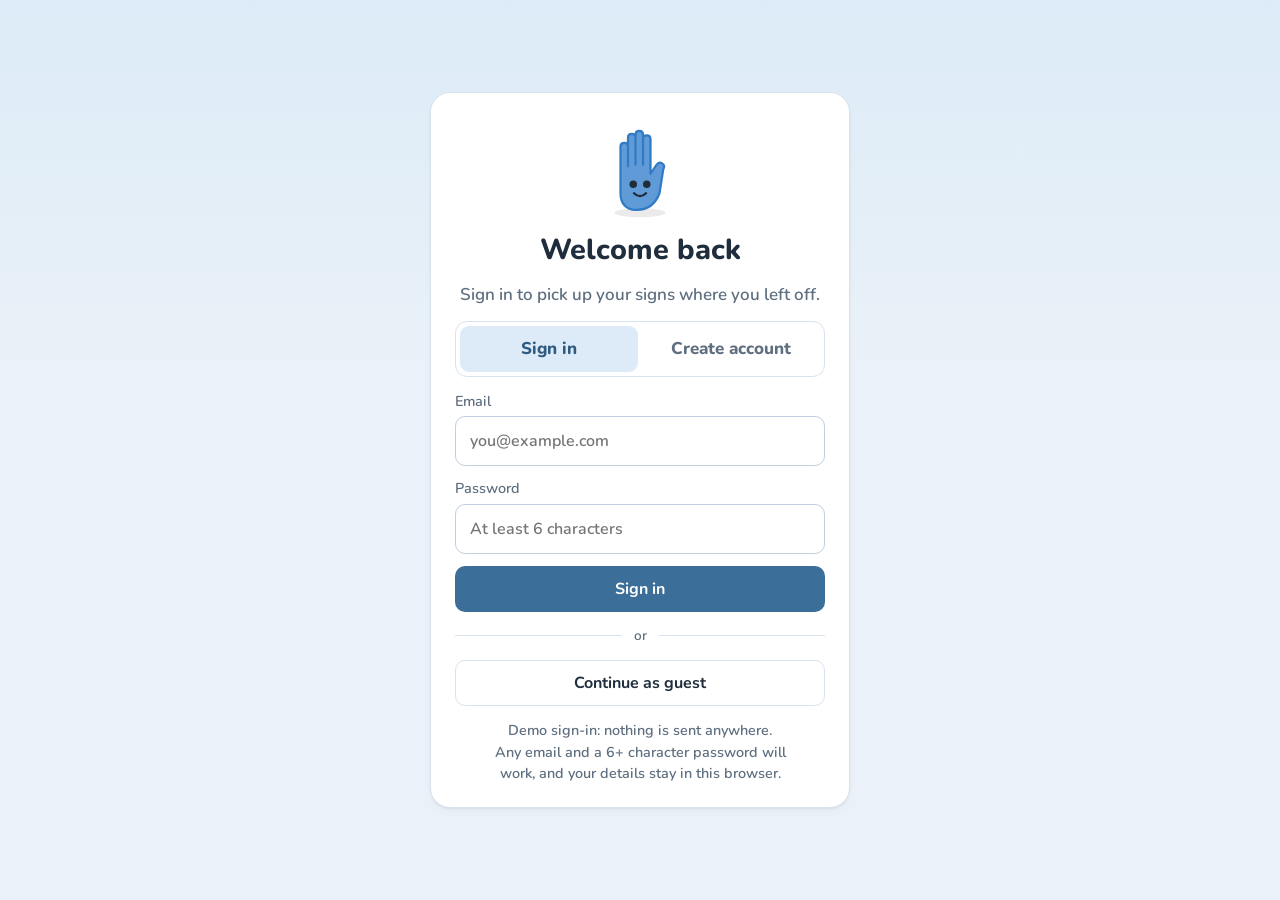
==== commit 6f870382: "Merge main into the camera letter check branch" ====
--- a/login.html
+++ b/login.html
@@ -4,13 +4,13 @@
 <meta charset="utf-8">
 <meta name="viewport" content="width=device-width, initial-scale=1, viewport-fit=cover">
 <title>Sign in · First Signs</title>
-<link rel="stylesheet" href="styles.css?v=9">
+<link rel="stylesheet" href="styles.css?v=14">
 </head>
 <body class="loginpage">
 <main class="login">
   <div class="login-card">
     <div class="login-mitt">
-      <svg width="84" height="98" viewBox="0 0 112 130" aria-hidden="true"><ellipse cx="56" cy="122" rx="34" ry="6" fill="#000" opacity=".08"/><path d="M30 70V34c0-7 10-7 10 0v26V22c0-7 10-7 10 0v36V18c0-7 10-7 10 0v40V24c0-7 10-7 10 0v46l8-12c4-6 13-1 9 6L82 96c-5 13-14 22-30 22h-2c-12 0-20-8-20-22z" fill="#ffb938" stroke="#e6951a" stroke-width="3" stroke-linejoin="round"/><circle cx="47" cy="84" r="5" fill="#20313a"/><circle cx="65" cy="84" r="5" fill="#20313a"/><path d="M48 96c5 5 11 5 16 0" fill="none" stroke="#20313a" stroke-width="3.2" stroke-linecap="round"/></svg>
+      <svg width="84" height="98" viewBox="0 0 112 130" aria-hidden="true"><ellipse cx="56" cy="122" rx="34" ry="6" fill="#000" opacity=".08"/><path d="M30 70V34c0-7 10-7 10 0v26V22c0-7 10-7 10 0v36V18c0-7 10-7 10 0v40V24c0-7 10-7 10 0v46l8-12c4-6 13-1 9 6L82 96c-5 13-14 22-30 22h-2c-12 0-20-8-20-22z" fill="#609bd7" stroke="#317bc6" stroke-width="3" stroke-linejoin="round"/><circle cx="47" cy="84" r="5" fill="#1f2c3a"/><circle cx="65" cy="84" r="5" fill="#1f2c3a"/><path d="M48 96c5 5 11 5 16 0" fill="none" stroke="#1f2c3a" stroke-width="3.2" stroke-linecap="round"/></svg>
     </div>
     <h1 id="title">Welcome back</h1>
     <p class="muted" id="sub">Sign in to pick up your signs where you left off.</p>
--- a/styles.css
+++ b/styles.css
@@ -1,45 +1,43 @@
-/* First Signs: app-style design.
-   Layout: a sidebar on laptops (bottom tab bar on phones), the page in the middle,
-   and a right rail with your stats on wide screens. Lessons take over the whole screen.
-   Look: white surfaces, chunky rounded buttons that press down, a few bright colors
-   that each mean something, rounded type (Fredoka for headings, Nunito for reading).
-   Green and coral also mean right and wrong in lessons. */
-
-/* Fonts are stored in vendor/fonts so the app works offline (SIL Open Font License, see vendor/fonts). */
-@font-face { font-family: "Fredoka"; src: url("vendor/fonts/fredoka-latin-600-normal.woff2") format("woff2"); font-weight: 500 600; font-display: swap; }
-@font-face { font-family: "Fredoka"; src: url("vendor/fonts/fredoka-latin-700-normal.woff2") format("woff2"); font-weight: 700 800; font-display: swap; }
+/* First Signs: calm dashboard design.
+   Layout: a white sidebar on laptops (tab bar along the bottom on phones) and the page on a soft blue background.
+   Look: white cards with thin borders, flat steel-blue buttons, warm peach for banners and highlights,
+   green for things you've finished. Nunito for everything. Lessons take over the whole screen. */
+
+/* Nunito is stored in vendor/fonts so the app works offline (SIL Open Font License, see vendor/fonts). */
 @font-face { font-family: "Nunito"; src: url("vendor/fonts/nunito-latin-600-normal.woff2") format("woff2"); font-weight: 400 600; font-display: swap; }
 @font-face { font-family: "Nunito"; src: url("vendor/fonts/nunito-latin-700-normal.woff2") format("woff2"); font-weight: 700; font-display: swap; }
 @font-face { font-family: "Nunito"; src: url("vendor/fonts/nunito-latin-800-normal.woff2") format("woff2"); font-weight: 800 900; font-display: swap; }
 
 :root {
   color-scheme: light;
-  --teal: #11a3a0; --teal-d: #0b7f7c; --teal-l: #d9f4f2;
-  --sun: #ffb938;  --sun-d: #e6951a;  --sun-l: #fff2d6;
-  --coral: #ff7a6b; --coral-d: #e2584a; --coral-l: #ffe6e2;
-  --plum: #7c5cff; --plum-d: #5d3fe0; --plum-l: #ece7ff;
-  --leaf: #48c774; --leaf-d: #2fa85a; --leaf-l: #e2f7e9;
-  --ink: #20313a; --muted: #6c7e87; --line: #e5ebee; --track: #e9eef1; --bg: #ffffff; --soft: #f5f8f9;
-  --display: "Fredoka", "Arial Rounded MT Bold", system-ui, sans-serif;
+  /* "teal" is the main steel blue; the other names are kept so older class names still work */
+  --teal: #3b6e98; --teal-d: #2f5b80; --teal-l: #dcebf7;
+  --sun: #72a7dc;  --sun-d: #317bc6;  --sun-l: #e0ecf9;
+  --coral: #6ca3da; --coral-d: #3f84c9; --coral-l: #d8e8f8;
+  --plum: #5f78b5; --plum-d: #4a6299; --plum-l: #e3e9f7;
+  --leaf: #3f6c9a; --leaf-d: #2f567d; --leaf-l: #dfe8f1;
+  --ink: #1f2d3d; --muted: #5f6f80; --line: #d8e3ee; --track: #e3ebf3; --bg: #ffffff; --soft: #f3f7fb; --page: #eaf1f8;
+  --peach: #d8e8f8; --peach-line: #bbd4ee;
+  --display: "Nunito", system-ui, -apple-system, "Segoe UI", sans-serif;
   --font: "Nunito", system-ui, -apple-system, "Segoe UI", sans-serif;
-  --r: 18px; --r-sm: 14px;
+  --r: 14px; --r-sm: 10px; --shadow: 0 1px 2px rgba(31,45,61,.06), 0 4px 14px -8px rgba(31,45,61,.12);
 }
 
 /* ---------- base ---------- */
 * { box-sizing: border-box; }
-html { background: var(--bg); }
-body { margin: 0; min-height: 100vh; background: var(--bg); color: var(--ink); font-family: var(--font); font-size: 17px; font-weight: 600; line-height: 1.5; -webkit-font-smoothing: antialiased; }
-h1, h2, h3, h4 { margin: 0; font-family: var(--display); font-weight: 600; line-height: 1.15; text-wrap: balance; }
-h1 { font-size: 2rem; } h2 { font-size: 1.35rem; } h4 { font-size: 1.1rem; }
+html { background: var(--page); }
+body { margin: 0; min-height: 100vh; background: var(--page); color: var(--ink); font-family: var(--font); font-size: 17px; font-weight: 600; line-height: 1.5; -webkit-font-smoothing: antialiased; }
+h1, h2, h3, h4 { margin: 0; font-family: var(--display); font-weight: 800; line-height: 1.2; text-wrap: balance; color: var(--ink); }
+h1 { font-size: 1.9rem; } h2 { font-size: 1.35rem; } h3 { font-size: 1.12rem; } h4 { font-size: 1.05rem; }
 p { margin: 0; }
 a { color: var(--teal-d); font-weight: 700; }
 button { font: inherit; color: inherit; cursor: pointer; }
 svg { display: block; flex: none; }
-:focus-visible { outline: 3px solid var(--plum); outline-offset: 3px; border-radius: 10px; }
+:focus-visible { outline: 3px solid #8fb4d6; outline-offset: 3px; border-radius: 10px; }
 [hidden] { display: none !important; }
-.muted, .say, .situation { color: var(--muted); }
+.muted, .say { color: var(--muted); }
 .note { font-size: .9rem; color: var(--muted); }
-.eyebrow { font-family: var(--display); font-weight: 600; font-size: .8rem; letter-spacing: .1em; text-transform: uppercase; color: var(--muted); }
+.eyebrow { font-weight: 700; font-size: .9rem; color: var(--muted); }
 .stack { display: flex; flex-direction: column; gap: 10px; }
 .row { display: flex; gap: 10px; flex-wrap: wrap; align-items: center; }
 @media (prefers-reduced-motion: reduce) { *, *::before, *::after { transition: none !important; animation: none !important; } }
@@ -50,59 +48,52 @@
   padding: 18px max(16px, env(safe-area-inset-right, 0px)) calc(104px + env(safe-area-inset-bottom, 0px)) max(16px, env(safe-area-inset-left, 0px));
 }
 .main > * { width: 100%; max-width: 860px; margin-inline: auto; }
-.rail { display: none; }
-
-/* bottom tab bar on phones */
+
+/* tab bar along the bottom on phones; a white sidebar on laptops */
 nav.tabs {
-  position: fixed; left: 0; right: 0; bottom: 0; z-index: 5; background: var(--bg); border-top: 2px solid var(--line);
-  display: flex; justify-content: space-around; padding: 8px max(6px, env(safe-area-inset-right, 0px)) calc(8px + env(safe-area-inset-bottom, 0px)) max(6px, env(safe-area-inset-left, 0px));
+  position: fixed; left: 0; right: 0; bottom: 0; z-index: 5; background: rgba(255,255,255,.96); backdrop-filter: blur(10px); border-top: 1px solid var(--line);
+  display: flex; justify-content: space-around; padding: 6px max(6px, env(safe-area-inset-right, 0px)) calc(6px + env(safe-area-inset-bottom, 0px)) max(6px, env(safe-area-inset-left, 0px));
 }
-nav.tabs a { display: grid; justify-items: center; gap: 2px; padding: 6px 10px; border-radius: 14px; border: 2px solid transparent; text-decoration: none;
-  color: #8a9aa2; font-family: var(--display); font-weight: 600; font-size: .72rem; letter-spacing: .04em; text-transform: uppercase; }
-nav.tabs a svg { width: 28px; height: 28px; fill: #a7b5bc; }
-nav.tabs a[aria-current="page"] { background: var(--teal-l); border-color: #9fe0dc; color: var(--teal-d); }
+nav.tabs a { display: grid; justify-items: center; gap: 2px; padding: 6px 10px; border-radius: 12px; text-decoration: none; color: var(--muted); font-weight: 700; font-size: .75rem; }
+nav.tabs a svg { width: 26px; height: 26px; fill: #7f93a8; }
+nav.tabs a[aria-current="page"] { background: var(--teal-l); color: var(--teal-d); }
 nav.tabs a[aria-current="page"] svg { fill: var(--teal); }
 nav.tabs .logo { display: none; }
 
-/* sidebar on laptops */
 @media (min-width: 900px) {
-  .shell { display: grid; grid-template-columns: 236px minmax(0, 1fr); min-height: 100vh; }
-  nav.tabs { position: sticky; top: 0; height: 100vh; flex-direction: column; justify-content: flex-start; gap: 6px;
-    border-top: 0; border-right: 2px solid var(--line); padding: 24px 14px; }
-  nav.tabs a { display: flex; align-items: center; gap: 14px; padding: 10px 14px; font-size: .95rem; letter-spacing: .06em; }
-  nav.tabs a svg { width: 30px; height: 30px; }
-  nav.tabs .logo { display: flex; gap: 10px; color: var(--teal-d); font-size: 1.55rem; letter-spacing: 0; text-transform: none; font-weight: 700; padding: 0 10px 22px; }
-  nav.tabs .logo svg { fill: none; width: 34px; height: 40px; }
-  .main { padding: 26px clamp(20px, 4vw, 56px) 60px; }
+  .shell { display: grid; grid-template-columns: 250px minmax(0, 1fr); min-height: 100vh; }
+  nav.tabs { position: sticky; top: 12px; right: auto; bottom: auto; align-self: start; height: calc(100vh - 24px); margin: 12px 0 12px 12px;
+    flex-direction: column; justify-content: flex-start; gap: 6px; padding: 22px 14px; border: 1px solid var(--line); border-radius: 18px; background: #fff; box-shadow: var(--shadow); }
+  nav.tabs a { display: flex; align-items: center; gap: 14px; padding: 12px 16px; font-size: 1rem; border-radius: 12px; }
+  nav.tabs a:hover:not([aria-current="page"]) { background: var(--soft); }
+  nav.tabs a[data-tab="profile"] { margin-top: auto; border-top: 1px solid var(--line); border-radius: 0 0 12px 12px; padding-top: 18px; }
+  nav.tabs a[data-tab="profile"][aria-current="page"] { border-radius: 12px; }
+  nav.tabs .logo { display: flex; gap: 10px; padding: 0 10px 22px; margin-bottom: 8px; background: none !important; color: var(--ink); font-size: 1.4rem; font-weight: 800; }
+  nav.tabs .logo b { color: var(--teal); }
+  nav.tabs .logo svg { fill: none; width: 32px; height: 38px; }
+  .main { padding: 28px clamp(20px, 3vw, 40px) 48px; }
+  .main > * { max-width: 1240px; }
   .toast { bottom: 28px !important; }
 }
-/* right rail on wide screens: stats and today's cards move out of the page */
-@media (min-width: 1240px) {
-  .shell { grid-template-columns: 236px minmax(0, 1fr) 350px; }
-  .rail { display: flex; flex-direction: column; gap: 16px; position: sticky; top: 0; height: 100vh; overflow-y: auto;
-    padding: 24px 24px; border-left: 2px solid var(--line); }
-  .main .statbar, .rail-dup { display: none; }
-}
 
 /* lessons take over the whole screen */
-.lesson-mode nav.tabs, .lesson-mode .rail { display: none !important; }
+.lesson-mode nav.tabs { display: none !important; }
 .lesson-mode .shell { display: block; }
+.lesson-mode main.main { padding: 0; }
 .lesson-mode .main { min-height: 100vh; padding: 0; gap: 0; }
 .lesson-mode .main > * { max-width: none; }
 
 /* ---------- color helpers ---------- */
-.c-teal  { background: var(--teal);  box-shadow: 0 5px 0 var(--teal-d); color: #fff; }
-.c-plum  { background: var(--plum);  box-shadow: 0 5px 0 var(--plum-d); color: #fff; }
-.c-coral { background: var(--coral); box-shadow: 0 5px 0 var(--coral-d); color: #fff; }
-.c-sun   { background: var(--sun);   box-shadow: 0 5px 0 var(--sun-d); color: #5a3b00; }
-.c-leaf  { background: var(--leaf);  box-shadow: 0 5px 0 var(--leaf-d); color: #fff; }
-.c-text-teal { color: var(--teal-d); } .c-text-plum { color: var(--plum); } .c-text-leaf { color: var(--leaf-d); }
-.hl { color: var(--teal-d); }
+.c-teal  { background: var(--teal); box-shadow: none; color: #fff; }
+.c-plum  { background: var(--plum); box-shadow: none; color: #fff; }
+.c-coral { background: var(--coral); box-shadow: none; color: #fff; }
+.c-sun   { background: var(--sun);   box-shadow: none; color: #0f253b; }
+.c-leaf  { background: var(--leaf); box-shadow: none; color: #fff; }
 
 /* ---------- progress bars ---------- */
-.pbar, .bar { height: 14px; border-radius: 99px; background: var(--track); overflow: hidden; box-shadow: none; }
-.pbar > i, .bar > i { display: block; height: 100%; border-radius: inherit; background: var(--leaf); box-shadow: inset 0 -4px 0 rgba(0,0,0,.08); transition: width .4s cubic-bezier(.2,.8,.2,1); }
-.pbar.thin, .bar { height: 10px; }
+.pbar, .bar { height: 10px; border-radius: 99px; background: var(--track); overflow: hidden; box-shadow: none; }
+.pbar > i, .bar > i { display: block; height: 100%; border-radius: inherit; background: var(--leaf); transition: width .4s cubic-bezier(.2,.8,.2,1); }
+.pbar.thin, .bar { height: 7px; }
 .pbar.big { height: 18px; flex: 1; }
 .pbar[class*="c-"] { background: var(--track); box-shadow: none; }
 .pbar.teal > i, .pbar.c-teal > i, .bar > i { background: var(--teal); }
@@ -110,208 +101,301 @@
 .pbar.c-sun > i { background: var(--sun); } .pbar.c-leaf > i { background: var(--leaf); }
 
 /* ---------- buttons ---------- */
-.btn { display: inline-flex; align-items: center; justify-content: center; gap: 8px; min-height: 50px; padding: 0 22px; border-radius: var(--r-sm);
-  border: 2px solid var(--line); background: var(--bg); color: #4b5d66; box-shadow: 0 4px 0 var(--line);
-  font-family: var(--display); font-weight: 700; font-size: .95rem; letter-spacing: .07em; text-transform: uppercase; text-decoration: none;
-  transition: transform .08s, box-shadow .08s, filter .14s; }
-.btn:hover:not(:disabled) { filter: brightness(1.04); background-color: var(--soft); }
-.btn:active:not(:disabled) { transform: translateY(3px); box-shadow: 0 1px 0 var(--line); }
-.btn.teal, .btn.sun, .btn.green, .btn.good, .btn.coral { color: #fff; border-color: transparent; }
-.btn.teal, .btn.sun { background: var(--teal); box-shadow: 0 4px 0 var(--teal-d); }
-.btn.green, .btn.good { background: var(--leaf); box-shadow: 0 4px 0 var(--leaf-d); }
-.btn.coral { background: var(--coral); box-shadow: 0 4px 0 var(--coral-d); }
-.btn.teal:hover, .btn.sun:hover { background: var(--teal); } .btn.green:hover, .btn.good:hover { background: var(--leaf); } .btn.coral:hover { background: var(--coral); }
-.btn.teal:active, .btn.sun:active { box-shadow: 0 1px 0 var(--teal-d); } .btn.green:active, .btn.good:active { box-shadow: 0 1px 0 var(--leaf-d); } .btn.coral:active { box-shadow: 0 1px 0 var(--coral-d); }
+.btn { display: inline-flex; align-items: center; justify-content: center; gap: 8px; min-height: 46px; padding: 0 20px; border-radius: var(--r-sm);
+  border: 1px solid var(--line); background: var(--bg); color: var(--ink); font-family: var(--font); font-weight: 700; font-size: 1rem; text-decoration: none;
+  transition: background-color .14s, border-color .14s; }
+.btn:hover:not(:disabled) { background-color: var(--soft); border-color: #bfd0e1; }
+.btn.teal, .btn.sun, .btn.good, .btn.coral, .btn.calm { color: #fff; border-color: transparent; background: var(--teal); }
+.btn.teal:hover:not(:disabled), .btn.sun:hover:not(:disabled), .btn.calm:hover:not(:disabled) { background: var(--teal-d); border-color: transparent; }
+.btn.good { background: var(--leaf); } .btn.good:hover:not(:disabled) { background: var(--leaf-d); }
+.btn.coral { background: var(--coral); } .btn.coral:hover:not(:disabled) { background: var(--coral-d); }
 .btn.bad { color: var(--coral-d); }
 .btn.ghost { background: var(--bg); }
-.btn.sm { min-height: 40px; padding: 0 16px; font-size: .82rem; border-radius: 12px; }
+.btn.sm { min-height: 38px; padding: 0 14px; font-size: .92rem; }
 .btn.wide { min-width: 210px; }
 .btn.block { width: 100%; }
-.btn:disabled { background: var(--track); color: #a7b5bc; border-color: var(--track); box-shadow: 0 4px 0 #d6dee2; cursor: default; }
-.link, .back { background: none; border: 0; padding: 0; color: var(--teal-d); font-family: var(--display); font-weight: 600; font-size: .85rem; letter-spacing: .08em; text-transform: uppercase; }
+.btn:disabled { background: var(--track); color: #93a3b3; border-color: var(--track); cursor: default; }
+.link, .back { background: none; border: 0; padding: 0; color: var(--teal); font-family: var(--font); font-weight: 700; font-size: .95rem; }
+.link:hover, .back:hover { color: var(--teal-d); text-decoration: underline; }
 .back { align-self: flex-start; }
 
 /* ---------- stats ---------- */
-.statbar { display: flex; justify-content: space-between; align-items: center; gap: 10px; }
-.stat { display: flex; align-items: center; gap: 6px; font-family: var(--display); font-weight: 700; font-size: 1.15rem; }
-.stat svg { width: 28px; height: 28px; }
+.statbar { display: flex; flex-wrap: wrap; align-items: center; gap: 10px; }
+.stat { display: flex; align-items: center; gap: 8px; font-weight: 800; font-size: 1rem; background: #fff; border: 1px solid var(--line); border-radius: 99px; padding: 6px 14px 6px 10px; }
+.stat svg { width: 22px; height: 22px; }
 .s-sun { color: var(--sun-d); } .s-teal { color: var(--teal-d); } .s-plum { color: var(--plum-d); } .s-coral { color: var(--coral-d); }
 
 /* ---------- cards ---------- */
-.panelcard, .panel, .card, .phrases { border: 2px solid var(--line); border-radius: var(--r); padding: 18px 20px; display: grid; gap: 12px; background: var(--bg); }
+.panelcard, .panel, .card, .phrases { border: 1px solid var(--line); border-radius: var(--r); padding: 18px 20px; display: grid; gap: 12px; background: var(--bg); box-shadow: var(--shadow); }
 .panelcard h4 { display: flex; justify-content: space-between; align-items: center; gap: 10px; }
 .panelcard h4 .muted { font-family: var(--font); font-size: .9rem; font-weight: 700; }
-.moment { display: flex; gap: 14px; align-items: center; }
-.moment-ic { width: 52px; height: 52px; border-radius: 16px; background: var(--coral-l); display: grid; place-items: center; flex: none; }
-.moment-ic svg { width: 30px; height: 30px; }
-.moment b { font-family: var(--display); font-weight: 600; font-size: 1.05rem; display: block; }
-.moment span { font-size: .9rem; color: var(--muted); }
-.pill { display: inline-flex; align-items: center; gap: 6px; padding: 6px 12px; border-radius: 99px; font-family: var(--display); font-size: .85rem; letter-spacing: .06em; text-transform: uppercase; }
+.pill { display: inline-flex; align-items: center; gap: 6px; padding: 6px 12px; border-radius: 99px; font-weight: 800; font-size: .9rem; }
 .pill svg { width: 18px; height: 18px; }
 .pill.good { background: var(--leaf-l); color: var(--leaf-d); }
-.brow { display: grid; grid-template-columns: 46px 1fr auto; gap: 12px; align-items: center; }
-.brow > i { width: 46px; height: 46px; border-radius: 14px; display: grid; place-items: center; }
-.brow > i svg { width: 26px; height: 26px; }
-.brow b { font-family: var(--display); font-weight: 600; display: block; margin-bottom: 5px; }
-.notice { display: flex; gap: 14px; align-items: center; flex-wrap: wrap; background: var(--sun-l); border-radius: var(--r); padding: 12px 16px; }
+.notice { display: flex; gap: 14px; align-items: center; flex-wrap: wrap; background: #fff; border: 1px solid var(--line); border-left: 4px solid var(--sun); border-radius: var(--r); padding: 10px 16px; }
 .notice p { flex: 1 1 220px; }
 .notice-mitt { flex: none; }
 
 /* ---------- page header (colored banner with Mitt) ---------- */
-.pagehead { border-radius: 22px; padding: 22px 24px; display: flex; gap: 16px; align-items: center; justify-content: space-between; margin-bottom: 6px; }
-.pagehead small { font-family: var(--display); font-weight: 600; font-size: .8rem; letter-spacing: .1em; text-transform: uppercase; opacity: .85; }
+.pagehead, .pagehead[class*="c-"] { border-radius: var(--r); padding: 20px 26px; display: flex; gap: 16px; align-items: center; justify-content: space-between; margin-bottom: 4px;
+  background: var(--peach); border: 1px solid var(--peach-line); color: var(--ink); box-shadow: none; }
+.pagehead small { font-weight: 700; font-size: .92rem; color: #355f8a; }
 .pagehead h1 { font-size: clamp(1.6rem, 3vw, 2.2rem); margin-top: 2px; }
-.pagehead p { margin-top: 8px; max-width: 56ch; opacity: .92; }
+.pagehead p { margin-top: 6px; max-width: 60ch; color: #4a4038; }
 .pagehead-text { min-width: 0; }
-.pagehead-mitt { flex: none; margin: -6px 0 -18px; }
+.pagehead-mitt { flex: none; margin: -10px 0 -20px; }
 @media (max-width: 560px) { .pagehead-mitt { display: none; } }
 
-/* ---------- Learn path ---------- */
-.unit { display: grid; gap: 4px; }
-.unitbar { border-radius: 20px; padding: 14px 16px 14px 20px; display: flex; justify-content: space-between; align-items: center; gap: 12px; position: sticky; top: 10px; z-index: 2; }
-.unitbar small { font-family: var(--display); font-weight: 600; font-size: .78rem; letter-spacing: .1em; text-transform: uppercase; opacity: .85; }
-.unitbar b { display: block; font-family: var(--display); font-weight: 600; font-size: 1.4rem; }
-.guide { display: flex; align-items: center; gap: 8px; padding: 10px 14px; border-radius: 14px; border: 2px solid rgba(255,255,255,.5); background: transparent; color: inherit;
-  font-family: var(--display); font-weight: 600; font-size: .85rem; letter-spacing: .08em; text-transform: uppercase; }
-.guide svg { width: 22px; height: 22px; }
-.c-sun .guide { border-color: rgba(90,59,0,.3); }
-.c-sun .guide svg path { stroke: #5a3b00; }
-@media (max-width: 480px) { .guide span { display: none; } }
-.path { display: flex; flex-direction: column; align-items: center; gap: 18px; padding: 30px 0 40px; }
-.step { position: relative; display: grid; justify-items: center; gap: 8px; transform: translateX(var(--x)); }
-@media (max-width: 560px) { .step { transform: translateX(calc(var(--x) * .55)); } }
-.node { width: 78px; height: 72px; border-radius: 50%; border: 0; display: grid; place-items: center; transition: transform .08s, box-shadow .08s; }
-.node svg { width: 36px; height: 36px; }
-.node:active { transform: translateY(5px); }
-.node.done, .node.started { background: var(--sun); box-shadow: 0 7px 0 var(--sun-d); }
-.node.new { background: var(--track); box-shadow: 0 7px 0 #cdd6db; }
-.node.now { outline: 8px solid var(--plum-l); outline-offset: 5px; }
-.node.now.c-teal { outline-color: var(--teal-l); } .node.now.c-coral { outline-color: var(--coral-l); } .node.now.c-sun { outline-color: var(--sun-l); } .node.now.c-leaf { outline-color: var(--leaf-l); }
-.node.chest { border-radius: 22px; background: var(--leaf); box-shadow: 0 7px 0 var(--leaf-d); }
-.node.done:active, .node.started:active { box-shadow: 0 2px 0 var(--sun-d); }
-.nodelabel { font-size: .8rem; color: var(--muted); max-width: 170px; text-align: center; line-height: 1.25; }
-.startbubble { position: relative; font-family: var(--display); font-weight: 700; font-size: .95rem; letter-spacing: .08em; color: var(--plum);
-  background: var(--bg); border: 2px solid var(--line); padding: 7px 14px; border-radius: 14px; margin-bottom: 8px; animation: bob 1.6s ease-in-out infinite; }
-.startbubble::after { content: ""; position: absolute; bottom: -9px; left: 50%; margin-left: -8px; border: 8px solid transparent; border-top-color: var(--line); border-bottom: 0; }
-@keyframes bob { 50% { transform: translateY(-4px); } }
-.pathmitt { position: absolute; top: 30px; left: 50%; transform: translateX(calc(var(--side) * 140px - 50%)); pointer-events: none; }
-@media (max-width: 560px) { .pathmitt { display: none; } }
+/* ---------- Learn: welcome header, the learning map, then dashboard cards ---------- */
+.lhead { display: flex; justify-content: space-between; align-items: flex-start; gap: 16px; flex-wrap: wrap; }
+.lhead h1 { font-size: clamp(2rem, 4vw, 2.8rem); }
+.lhead p { color: var(--muted); font-size: 1.1rem; margin-top: 4px; }
+.lpills { display: flex; gap: 10px; flex-wrap: wrap; }
+.lpill { display: inline-flex; align-items: center; gap: 8px; padding: 9px 18px; border-radius: 99px; background: #fff; border: 1px solid var(--line); font-weight: 800; white-space: nowrap; }
+.lpill svg { width: 22px; height: 22px; }
+.mapcard { border: 1px solid var(--line); border-radius: 20px; background: #fff; overflow: hidden; box-shadow: var(--shadow); }
+.maphead { display: flex; justify-content: space-between; align-items: center; gap: 18px; flex-wrap: wrap; padding: 22px 26px 8px; }
+.maptitle { display: flex; gap: 14px; align-items: flex-start; }
+.maptitle svg { width: 32px; height: 32px; margin-top: 2px; flex: none; }
+.maptitle h2 { font-size: 1.45rem; }
+.maptitle p { color: var(--muted); margin-top: 2px; }
+.mapnext { display: flex; align-items: center; gap: 16px; background: var(--teal-l); border: 1px solid #c3d9ef; border-radius: 14px; padding: 8px 8px 8px 16px; }
+.mapnext small { display: block; color: var(--teal-d); font-size: .85rem; }
+.mapnext b { font-weight: 800; font-size: 1.05rem; }
+.mapnext .btn { white-space: nowrap; flex: none; }
+.mapwrap { position: relative; }
+.maplayer { position: relative; width: 100%; }
+.maplayer.tall { display: none; }
+.mapsvg { position: absolute; inset: 0; width: 100%; height: 100%; }
+@media (max-width: 699px) { .maplayer.wide { display: none; } .maplayer.tall { display: block; } }
+.stop { position: absolute; transform: translate(-50%, -50%); width: 0; height: 0; padding: 0; border: 0; background: none; }
+.stop .dot { position: absolute; left: 0; top: 0; transform: translate(-50%, -50%); width: 36px; height: 36px; border-radius: 50%; display: grid; place-items: center;
+  background: #fff; color: var(--muted); font-style: normal; font-size: .9rem; font-weight: 800; box-shadow: 0 4px 12px -4px rgba(31,63,99,.45); transition: transform .15s; }
+.stop .dot svg { width: 18px; height: 18px; }
+.stop.started .dot { background: conic-gradient(var(--teal) var(--p), #dce8f5 0); }
+.stop.started .dot span { width: 28px; height: 28px; border-radius: 50%; background: #fff; display: grid; place-items: center; }
+.stop.done .dot { background: var(--teal); }
+.stop.done .dot svg { width: 20px; height: 20px; }
+.stop.now .dot { width: 50px; height: 50px; background: #fff; box-shadow: 0 0 0 5px var(--teal), 0 10px 22px -8px rgba(31,63,99,.6); }
+.stop.now .dot svg { width: 26px; height: 26px; }
+.stop.now .dot::after { content: ""; position: absolute; inset: -5px; border-radius: 50%; border: 3px solid var(--teal); animation: halo 2.2s ease-out infinite; }
+@keyframes halo { from { opacity: .7; transform: scale(1); } to { opacity: 0; transform: scale(1.6); } }
+.stop:hover .dot, .stop:focus-visible .dot { transform: translate(-50%, -50%) scale(1.08); }
+.stop:focus-visible { outline: none; }
+.stop:focus-visible .tag { outline: 3px solid #8fb4d6; outline-offset: 2px; }
+.stop .tag { position: absolute; top: 0; transform: translateY(-50%); display: grid; text-align: left; white-space: nowrap; background: rgba(255,255,255,.97);
+  border: 2px solid transparent; border-radius: 12px; padding: 6px 13px; box-shadow: 0 6px 18px -10px rgba(31,63,99,.5); }
+.stop.r .tag { left: 34px; } .stop.l .tag { right: 34px; text-align: right; }
+.stop.now.r .tag { left: 42px; } .stop.now.l .tag { right: 42px; }
+.stop.sel .tag { border-color: #8fb4d6; }
+.stop .tag b { font-weight: 800; font-size: .98rem; }
+.stop .tag small { color: var(--muted); font-size: .8rem; }
+.stop .tag em { font-style: normal; font-size: .72rem; font-weight: 800; color: var(--teal); }
+.summit { position: absolute; transform: translate(14px, -112%); display: grid; background: #fff; border-radius: 12px; padding: 6px 13px; box-shadow: 0 6px 18px -10px rgba(31,63,99,.5); white-space: nowrap; }
+.summit b { font-weight: 800; font-size: .95rem; }
+.summit small { color: var(--muted); font-size: .8rem; }
+.maplayer.tall .summit { transform: translate(-50%, 18px); }
+@media (prefers-reduced-motion: reduce) { .stop.now .dot::after { animation: none; } }
+@media (max-width: 699px) {
+  .maphead { padding: 18px 16px 6px; }
+  .mapnext { width: 100%; justify-content: space-between; }
+  .stop .tag { padding: 5px 10px; } .stop .tag b { font-size: .9rem; }
+  .stop.r .tag { left: 26px; } .stop.l .tag { right: 26px; }
+  .stop .dot { width: 32px; height: 32px; } .stop.now .dot { width: 44px; height: 44px; }
+}
+.dash, .dash-l, .dash-r { display: grid; gap: 18px; align-items: start; }
+@media (min-width: 700px) { .dash-r { grid-template-columns: repeat(2, minmax(0, 1fr)); } .miles { grid-column: 1 / -1; } }
+@media (min-width: 1100px) { .dash { grid-template-columns: minmax(0, 1fr) minmax(0, 1.15fr); } }
+.lrow .lstate.now { padding: 5px 12px; font-size: .84rem; }
+.dcard { background: #fff; border: 1px solid var(--line); border-radius: var(--r); box-shadow: var(--shadow); padding: 18px 20px; display: grid; gap: 12px; align-content: start; }
+.dcard .center { text-align: center; } .center-row { justify-content: center; }
+.donut { position: relative; width: 140px; height: 140px; margin: 2px auto; }
+.donut svg { width: 100%; height: 100%; }
+.donut b { position: absolute; inset: 0; display: grid; place-items: center; font-size: 2rem; font-weight: 800; }
+.sotd-word { background: var(--teal-l); border: 1px solid #c3d9ef; border-radius: 12px; min-height: 140px; display: grid; place-items: center; gap: 4px; padding: 14px; }
+.sotd-word img { max-height: 92px; max-width: 100%; object-fit: contain; mix-blend-mode: multiply; }
+.sotd-word span { font-size: 2.4rem; font-weight: 900; letter-spacing: .03em; color: var(--ink); line-height: 1; }
+.sotd .row { display: grid; gap: 8px; }
+.sotd .row .btn { width: 100%; }
+.sotd .row .pill { justify-self: center; }
+.mlist { list-style: none; margin: 0; padding: 0; display: grid; gap: 10px; }
+.mlist li { display: flex; gap: 10px; align-items: flex-start; }
+.mlist li svg { width: 24px; height: 24px; border: 2px solid var(--teal); border-radius: 50%; padding: 2px; flex: none; }
+.mlist b { display: block; font-weight: 800; line-height: 1.25; }
+.mlist span { font-size: .85rem; color: var(--teal-d); }
+.mnext { display: grid; gap: 6px; padding-top: 10px; border-top: 1px solid var(--line); }
+.mnext small { color: var(--muted); font-size: .85rem; }
+.mnext b { font-weight: 800; }
+.quick { display: grid; gap: 10px; }
+.quick h3 .muted { font-weight: 700; font-size: .9rem; margin-left: 6px; }
+.qtiles { display: grid; grid-template-columns: repeat(3, minmax(0, 1fr)); gap: 12px; }
+.qtile { display: grid; gap: 2px; justify-items: start; text-align: left; padding: 20px 18px; border-radius: var(--r); border: 1px solid var(--line); background: #fff; box-shadow: var(--shadow); min-height: 96px; align-content: center; }
+.qtile span { font-size: clamp(1.3rem, 2.2vw, 1.8rem); font-weight: 900; letter-spacing: .03em; color: var(--ink); line-height: 1.05; overflow-wrap: anywhere; }
+.qtile small { color: var(--muted); font-weight: 700; }
+.qtile:hover { border-color: #9fc1df; background: var(--soft); }
+@media (max-width: 520px) { .qtiles { gap: 8px; } .qtile { padding: 14px 12px; min-height: 80px; } }
+.rcard { --tc: var(--plum); --tl: var(--plum-l); border: 1px solid var(--line); border-radius: var(--r); padding: 18px 18px 10px; display: grid; gap: 12px; align-content: start; background: #fff; box-shadow: var(--shadow); }
+.t-teal { --tc: var(--teal-d); --tl: var(--teal-l); } .t-coral { --tc: var(--coral-d); --tl: var(--coral-l); }
+.t-sun { --tc: #28639e; --tl: var(--sun-l); } .t-leaf { --tc: var(--leaf-d); --tl: var(--leaf-l); }
+.rhead { display: flex; align-items: center; gap: 14px; }
+.ric { width: 44px; height: 44px; border-radius: 14px; display: grid; place-items: center; background: var(--tl); color: var(--tc); flex: none; }
+.ric svg { width: 24px; height: 24px; }
+.rhead b { display: block; font-weight: 800; font-size: 1.12rem; }
+.rhead small { color: var(--muted); font-size: .88rem; }
+.rcount { margin-left: auto; color: var(--muted); font-size: .9rem; font-variant-numeric: tabular-nums; white-space: nowrap; align-self: flex-start; }
+.rbar { height: 5px; border-radius: 5px; background: var(--track); overflow: hidden; }
+.rbar i { display: block; height: 100%; background: var(--tc); border-radius: 5px; }
+.lrows { list-style: none; margin: 0; padding: 0; display: grid; }
+.lrow { width: 100%; display: flex; align-items: center; gap: 12px; padding: 11px 8px; border: 0; border-radius: 12px; background: none; text-align: left; }
+.lrows li + li .lrow { border-top: 1px solid var(--line); border-radius: 0 0 12px 12px; }
+.lrow:hover { background: var(--soft); }
+.lrow.now { background: var(--tl); border-radius: 12px !important; border-top-color: transparent !important; }
+.lrows li:has(.now) + li .lrow { border-top-color: transparent; }
+.lnum { width: 28px; height: 28px; border-radius: 50%; display: grid; place-items: center; font-size: .85rem; color: var(--muted); border: 1px solid var(--line); flex: none; background: #fff; }
+.lrow.done .lnum { color: #2f5f8f; border-color: #bfd1e3; }
+.lwords { flex: 1; font-weight: 800; letter-spacing: .02em; font-size: .95rem; }
+.lrow.done .lwords { color: var(--muted); }
+.lstate { display: inline-flex; align-items: center; gap: 4px; font-size: .88rem; color: var(--muted); white-space: nowrap; }
+.lstate svg { width: 16px; height: 16px; }
+.lstate.done { color: #2f5f8f; }
+.lstate.now { color: #fff; background: var(--tc); padding: 6px 14px; border-radius: 99px; font-weight: 700; }
+.rfoot { display: flex; gap: 18px; border-top: 1px solid var(--line); padding-top: 10px; }
+.textbtn { background: none; border: 0; padding: 6px 0; color: var(--muted); font-weight: 700; font-size: .92rem; }
+.textbtn:hover { color: var(--ink); }
 
 /* ---------- Practice hub ---------- */
 .modes { display: grid; gap: 14px; }
 @media (min-width: 640px) { .modes { grid-template-columns: 1fr 1fr; } }
-.mode { display: flex; gap: 16px; align-items: center; text-align: left; padding: 16px 18px; border: 2px solid var(--line); border-radius: var(--r); background: var(--bg); box-shadow: 0 4px 0 var(--line); transition: transform .08s; }
-.mode:hover { border-color: #b8e6e3; }
-.mode:active { transform: translateY(3px); box-shadow: 0 1px 0 var(--line); }
-.mode > i { width: 58px; height: 58px; border-radius: 18px; display: grid; place-items: center; flex: none; }
+.mode { display: flex; gap: 16px; align-items: center; text-align: left; padding: 16px 18px; border: 1px solid var(--line); border-radius: var(--r); background: var(--bg); box-shadow: var(--shadow); transition: border-color .14s; }
+.mode:hover { border-color: #9fc1df; }
+.mode > i { width: 54px; height: 54px; border-radius: 12px; display: grid; place-items: center; flex: none; }
 .mode > i svg { width: 32px; height: 32px; }
-.mode b { display: block; font-family: var(--display); font-weight: 600; font-size: 1.15rem; }
+.mode b { display: block; font-weight: 800; font-size: 1.08rem; }
 .mode span span { color: var(--muted); font-size: .92rem; }
 .hs { display: grid; grid-template-columns: repeat(auto-fill, minmax(160px, 1fr)); gap: 16px; }
 .hs > div { display: grid; gap: 4px; align-content: start; }
-.hs b { font-family: var(--display); font-weight: 600; }
+.hs b { font-weight: 800; }
 
 /* ---------- Rewards ---------- */
 .badges { display: grid; grid-template-columns: repeat(auto-fill, minmax(150px, 1fr)); gap: 14px; }
-.badge { border: 2px solid var(--line); border-radius: var(--r); padding: 18px 12px 14px; display: grid; justify-items: center; gap: 8px; text-align: center; }
-.badge > i { width: 74px; height: 74px; border-radius: 22px; display: grid; place-items: center; transform: rotate(-6deg); }
-.badge:not(.got) > i { background: var(--track); box-shadow: 0 5px 0 #d6dee2; }
+.badge { border: 1px solid var(--line); background: #fff; box-shadow: var(--shadow); border-radius: var(--r); padding: 18px 12px 14px; display: grid; justify-items: center; gap: 8px; text-align: center; }
+.badge > i { width: 70px; height: 70px; border-radius: 50%; display: grid; place-items: center; }
+.badge:not(.got) > i { background: var(--track); }
 .badge > i svg { width: 38px; height: 38px; }
-.badge b { font-family: var(--display); font-weight: 600; font-size: 1rem; line-height: 1.2; }
+.badge b { font-weight: 800; font-size: 1rem; line-height: 1.2; }
 .badge span { font-size: .82rem; color: var(--muted); }
-.badge.got span { color: var(--leaf-d); font-family: var(--display); letter-spacing: .06em; text-transform: uppercase; }
+.badge.got span { color: var(--leaf-d); font-weight: 800; }
 .badge .pbar { width: 80%; }
 
 /* ---------- Profile ---------- */
 .profilehead { display: flex; gap: 18px; align-items: center; }
-.avatar { width: 96px; height: 96px; border-radius: 50%; background: var(--sun-l); border: 4px solid var(--sun); display: grid; place-items: center; flex: none; overflow: hidden; }
+.avatar { width: 96px; height: 96px; border-radius: 50%; background: var(--peach); border: 3px solid var(--peach-line); display: grid; place-items: center; flex: none; overflow: hidden; }
 .avatar .mitt { margin-top: 10px; }
 .tiles4 { display: grid; grid-template-columns: 1fr 1fr; gap: 12px; }
 @media (min-width: 720px) { .tiles4 { grid-template-columns: repeat(4, 1fr); } }
-.stattile { border: 2px solid var(--line); border-radius: var(--r); padding: 14px 16px; display: flex; gap: 12px; align-items: center; }
+.stattile { border: 1px solid var(--line); background: #fff; box-shadow: var(--shadow); border-radius: var(--r); padding: 14px 16px; display: flex; gap: 12px; align-items: center; }
 .tile-ic svg { width: 32px; height: 32px; }
-.stattile b { display: block; font-family: var(--display); font-weight: 700; font-size: 1.6rem; line-height: 1; font-variant-numeric: tabular-nums; }
+.stattile b { display: block; font-weight: 900; font-size: 1.6rem; line-height: 1; font-variant-numeric: tabular-nums; }
 .stattile span { font-size: .85rem; color: var(--muted); }
 .week { display: flex; justify-content: space-between; gap: 6px; }
 .day { display: grid; justify-items: center; gap: 6px; font-size: .8rem; color: var(--muted); }
 .day i { width: 40px; height: 40px; border-radius: 50%; background: var(--track); }
-.day.on i { background: var(--sun); box-shadow: 0 3px 0 var(--sun-d); }
-.day.today:not(.on) i { background: var(--bg); border: 3px solid var(--sun); }
+.day.on i { background: var(--coral); }
+.day.today:not(.on) i { background: var(--bg); border: 3px solid var(--coral); }
 .prow { display: grid; grid-template-columns: 140px 1fr 52px; gap: 12px; align-items: center; font-size: .95rem; }
 .prow .n { text-align: right; font-variant-numeric: tabular-nums; color: var(--muted); }
 .log { display: grid; gap: 6px; margin: 0; padding: 0; list-style: none; }
-.log li { display: flex; justify-content: space-between; gap: 10px; border-top: 2px solid var(--line); padding-top: 8px; }
+.log li { display: flex; justify-content: space-between; gap: 10px; border-top: 1px solid var(--line); padding-top: 8px; }
 .log li:first-child { border-top: 0; padding-top: 0; }
 .facts { display: grid; gap: 14px; }
 @media (min-width: 760px) { .facts { grid-template-columns: repeat(3, 1fr); } }
 .fact { display: grid; gap: 4px; }
-.fact b { font-family: var(--display); font-weight: 700; font-size: 1.7rem; color: var(--plum); }
-
-/* ---------- Lessons ---------- */
-.ltop { display: flex; align-items: center; gap: 18px; width: 100%; max-width: 1040px !important; margin: 0 auto; padding: 26px max(20px, env(safe-area-inset-right, 0px)) 0 max(20px, env(safe-area-inset-left, 0px)); }
-.x { background: none; border: 0; font-size: 1.7rem; color: #a7b5bc; line-height: 1; padding: 4px; }
-.hearts { display: flex; align-items: center; gap: 5px; font-family: var(--display); font-weight: 700; color: var(--coral-d); font-size: 1.15rem; }
-.hearts svg { width: 28px; height: 28px; }
-.lbody { flex: 1; width: 100%; max-width: 900px !important; margin: 0 auto; padding: 30px max(20px, env(safe-area-inset-right, 0px)) 30px max(20px, env(safe-area-inset-left, 0px)); display: flex; flex-direction: column; gap: 18px; }
-.lbody.wide { max-width: 1100px !important; }
-.lbody.end { align-items: center; justify-content: center; text-align: center; }
-.qtype { display: flex; align-items: center; gap: 8px; font-family: var(--display); font-weight: 600; font-size: .85rem; letter-spacing: .1em; text-transform: uppercase; }
-.qtype svg { width: 22px; height: 22px; }
-.q { font-size: clamp(1.7rem, 3.2vw, 2.3rem); }
-.signcard { display: flex; gap: 24px; align-items: center; flex-wrap: wrap; border: 2px solid var(--line); border-radius: 22px; padding: 18px 22px; }
-.signcard > .stack, .signcard > .steps { flex: 1 1 280px; min-width: 0; }
-.handpic { width: 150px; height: 150px; border-radius: 20px; background: var(--teal-l); display: grid; place-items: center; flex: none; overflow: hidden; }
-.handpic .mitt { margin-top: 14px; }
-.signcard .photo img { width: 190px; }
-.opts { display: grid; grid-template-columns: 1fr 1fr; gap: 14px; }
-@media (min-width: 760px) { .opts { grid-template-columns: repeat(4, 1fr); } }
-.opt { min-height: 70px; border-radius: 18px; border: 2px solid var(--line); background: var(--bg); box-shadow: 0 4px 0 var(--line);
-  font-family: var(--display); font-weight: 600; font-size: 1.2rem; letter-spacing: .04em; transition: transform .08s; }
-.opt:hover:not(:disabled) { border-color: #9fe0dc; background: #f3fbfb; }
-.opt:active:not(:disabled) { transform: translateY(3px); box-shadow: 0 1px 0 var(--line); }
-.opt.right { border-color: #7fd99f; background: var(--leaf-l); box-shadow: 0 4px 0 #7fd99f; color: var(--leaf-d); }
-.opt.wrong { border-color: #ffb3a9; background: var(--coral-l); box-shadow: 0 4px 0 #ffb3a9; color: var(--coral-d); }
-.opt.dim { opacity: .5; }
-.opt:disabled { cursor: default; }
-.bigword { border: 2px solid var(--line); border-radius: 22px; padding: 40px 20px; text-align: center; font-family: var(--display); font-weight: 700; font-size: clamp(2.6rem, 7vw, 4rem); letter-spacing: .04em; }
-.bigword span { display: block; font-family: var(--font); font-weight: 600; font-size: 1rem; color: var(--muted); letter-spacing: 0; margin-top: 6px; }
-.lfoot { position: sticky; bottom: 0; z-index: 3; background: var(--bg); border-top: 2px solid var(--line); display: flex; justify-content: space-between; align-items: center; gap: 16px; flex-wrap: wrap;
-  padding: 22px max(20px, calc((100% - 1000px) / 2)) calc(22px + env(safe-area-inset-bottom, 0px)); }
-.lfoot.good { background: var(--leaf-l); border-top-color: transparent; }
-.lfoot.bad { background: var(--coral-l); border-top-color: transparent; }
-.yay { display: flex; align-items: center; gap: 16px; flex: 1 1 320px; min-width: 0; }
-.tick { width: 64px; height: 64px; border-radius: 50%; background: var(--bg); display: grid; place-items: center; flex: none; }
-.tick svg { width: 38px; height: 38px; }
-.yay b { display: block; font-family: var(--display); font-weight: 700; font-size: 1.45rem; color: var(--leaf-d); }
-.lfoot.bad .yay b { color: var(--coral-d); }
-.yay span { color: #2b6a45; }
-.lfoot.bad .yay span { color: #9a3b30; }
-.ask { font-family: var(--display); font-weight: 600; font-size: 1.15rem; }
-@media (max-width: 560px) { .lfoot .btn.wide { flex: 1 1 100%; min-width: 0; } }
-.endstats { display: flex; gap: 14px; flex-wrap: wrap; justify-content: center; }
-.endstats > div { min-width: 130px; border-radius: 18px; padding: 10px 16px 12px; display: grid; gap: 4px; justify-items: center; }
-.endstats small { font-family: var(--display); font-weight: 600; font-size: .75rem; letter-spacing: .1em; text-transform: uppercase; }
-.endstats b { display: flex; align-items: center; gap: 6px; font-family: var(--display); font-weight: 700; font-size: 1.6rem; }
-.endstats b svg { width: 24px; height: 24px; }
+.fact b { font-weight: 900; font-size: 1.7rem; color: var(--teal); }
+
+/* ---------- Lessons: minimal "focus" screens on the soft blue page, white panels ---------- */
+.lesson-mode { --lbg: #eaf1f8; --lpanel: #ffffff; --lline: #d8e3ee; --link: #1f2d3d; --lsub: #5f6f80; --ldim: #7f8fa0;
+  --llav: #3b6e98; --llav-d: #3b6e98; --lsage: #3f6c9a; --lrose: #c46a5a; --lsand: #2f67a0;
+  background: var(--lbg); color: var(--link); font-family: var(--font); }
+html:has(body.lesson-mode) { background: #eaf1f8; }
+.lesson-mode .main { min-height: 100vh; padding: 0; gap: 0; background: var(--lbg); }
+.lesson-mode .main > * { max-width: none; }
+.ltop { display: flex; align-items: center; gap: 24px; padding: 30px max(24px, calc((100% - 1240px) / 2)) 0; }
+.x { width: 40px; height: 40px; border-radius: 50%; border: 0; background: none; color: var(--lsub); display: grid; place-items: center; }
+.x svg { width: 22px; height: 22px; }
+.x:hover { background: rgba(20,25,35,.05); }
+.lprog { flex: 1; height: 8px; border-radius: 8px; background: #d6e2ee; overflow: hidden; }
+.lprog i { display: block; height: 100%; border-radius: 6px; background: var(--teal); transition: width .4s cubic-bezier(.2,.8,.2,1); }
+.lcount { font-size: .9rem; color: var(--ldim); font-variant-numeric: tabular-nums; white-space: nowrap; }
+.lgrid { flex: 1; width: 100%; max-width: 1240px !important; margin: 0 auto; display: grid; gap: 40px; align-items: start;
+  padding: 44px max(24px, env(safe-area-inset-right, 0px)) 32px max(24px, env(safe-area-inset-left, 0px)); }
+@media (min-width: 900px) { .lgrid { grid-template-columns: 1fr 1fr; } }
+.pane { display: flex; flex-direction: column; gap: 14px; min-width: 0; }
+.plabel { display: flex; align-items: center; gap: 8px; font-size: 1.05rem; font-weight: 800; color: var(--link); }
+.plabel i { width: 7px; height: 7px; border-radius: 50%; background: var(--lrose); }
+.lframe { position: relative; aspect-ratio: 4 / 3; border-radius: var(--r); overflow: hidden; background: var(--peach); border: 1px solid var(--peach-line); display: grid; place-items: center; }
+.lframe img { position: absolute; inset: 0; width: 100%; height: 100%; object-fit: contain; padding: 16px; background: #fff; }
+.lgloss { font-weight: 900; font-size: 2.8rem; letter-spacing: .03em; color: #1f2c3a; }
+.lbig { font-weight: 900; color: #1f2c3a !important; font-size: clamp(2.8rem, 6vw, 4.4rem); letter-spacing: .04em; color: var(--link); }
+.lname { font-weight: 900; font-size: 1.9rem; letter-spacing: -.01em; margin-top: 8px; color: var(--link); }
+.ldesc { font-size: 1.05rem; color: var(--lsub); line-height: 1.55; }
+.lnote { font-size: .95rem; color: var(--lsub); }
+.lnew { font-size: .9rem; font-weight: 800; color: var(--lsage); }
+.lcard { background: var(--lpanel); border: 1px solid var(--lline); box-shadow: var(--shadow); border-radius: var(--r); padding: 20px 22px; display: grid; gap: 14px; }
+.lcard.center { justify-items: center; text-align: center; padding: 48px 24px; gap: 18px; color: var(--lsub); }
+.lesson-mode .steps dt { color: var(--ldim); }
+.lesson-mode .steps dd { color: var(--link); }
+.lesson-mode .hook { background: var(--peach); color: #26384a; }
+.lesson-mode .say { color: var(--lsub); }
+.lopts { display: grid; grid-template-columns: 1fr 1fr; gap: 12px; }
+.lopt { min-height: 72px; border-radius: 16px; border: 1px solid var(--lline); background: var(--lpanel); color: var(--link);
+  font-weight: 800; font-size: 1.12rem; letter-spacing: .03em; box-shadow: var(--shadow); transition: border-color .14s, background-color .14s; }
+.lopt:hover:not(:disabled) { border-color: #9fc1df; background: #f6f9fc; }
+.lopt.right { border-color: #8facca; background: var(--leaf-l); color: var(--leaf-d); }
+.lopt.wrong { border-color: #e6b0a3; background: #fbeae5; color: #a4493a; }
+.lopt.dim { opacity: .45; }
+.lopt:disabled { cursor: default; }
+.lresult { display: flex; gap: 16px; align-items: center; margin-top: 6px; }
+.lcheck { width: 46px; height: 46px; border-radius: 50%; display: grid; place-items: center; flex: none; background: rgba(63,100,138,.12); }
+.lresult.no .lcheck { background: rgba(180,98,98,.1); }
+.lcheck svg { width: 24px; height: 24px; }
+.lresult b { display: block; font-weight: 900; font-size: 1.4rem; color: var(--link); }
+.lresult p { color: var(--lsub); margin-top: 2px; }
+.lfoot { position: sticky; bottom: 0; z-index: 3; display: flex; justify-content: flex-end; align-items: center; gap: 20px; background: var(--lbg);
+  padding: 20px max(24px, calc((100% - 1240px) / 2)) calc(36px + env(safe-area-inset-bottom, 0px)); }
+.lfoot .row { gap: 20px; flex-wrap: nowrap; align-items: center; }
+.lfoot > .lbtn.plain:first-child:not(:only-child) { margin-right: auto; }
+.lbtn { display: inline-flex; align-items: center; justify-content: center; text-align: center; font-family: var(--font); font-weight: 700; font-size: 1.02rem; letter-spacing: 0; text-transform: none; line-height: 1.25; border-radius: var(--r-sm); border: 0; cursor: pointer; transition: background-color .14s, color .14s; }
+.lbtn.main { min-height: 54px; padding: 0 48px; background: var(--llav-d); color: #fff; }
+.lbtn.main:hover { background: var(--teal-d); }
+.lbtn.ghost { min-height: 54px; padding: 0 28px; background: #fff; color: var(--lsub); border: 1px solid var(--lline); }
+.lbtn.plain { background: none; padding: 8px 4px; color: var(--lsub); }
+.lbtn.plain:hover { color: var(--link); }
+.lbtn.small { font-size: .9rem; font-weight: 600; justify-self: start; align-self: flex-start; padding: 4px 0; }
+@media (max-width: 560px) { .lbtn.main { padding: 0 26px; } .lfoot { padding-top: 14px; } }
+.lend { flex: 1; width: 100%; max-width: 640px !important; margin: 0 auto; padding: 18vh 24px 24px; display: grid; gap: 20px; }
+.lesson-mode .hint-hs b, .lesson-mode .hint-tip { color: var(--link); }
+.lesson-mode .hint-hs span, .lesson-mode .hintpop .note { color: var(--lsub); }
+.lesson-mode .hint-hs small { color: var(--lsand); }
+.lesson-mode :focus-visible { outline-color: #8fb4d6; }
 
 /* ---------- signs (sign guide, ABC cards) ---------- */
 .signlist { display: grid; gap: 16px; }
 @media (min-width: 1000px) { .signlist { grid-template-columns: 1fr 1fr; } }
-.sign { border: 2px solid var(--line); border-radius: var(--r); padding: 18px 20px; display: grid; gap: 12px; align-content: start; }
+.sign { border: 1px solid var(--line); background: #fff; box-shadow: var(--shadow); border-radius: var(--r); padding: 18px 20px; display: grid; gap: 12px; align-content: start; }
 .sign-head { display: flex; justify-content: space-between; gap: 12px; align-items: center; flex-wrap: wrap; }
-.gloss { font-family: var(--display); font-weight: 700; font-size: 1.6rem; letter-spacing: .03em; }
-.status { font-family: var(--display); font-weight: 600; font-size: .75rem; letter-spacing: .08em; text-transform: uppercase; padding: 4px 10px; border-radius: 99px; background: var(--track); color: var(--muted); }
+.gloss { font-weight: 900; font-size: 1.6rem; letter-spacing: .03em; }
+.status { font-weight: 800; font-size: .82rem; padding: 4px 10px; border-radius: 99px; background: var(--track); color: var(--muted); }
 .status.k { background: var(--leaf-l); color: var(--leaf-d); }
 .status.l { background: var(--sun-l); color: var(--sun-d); }
 .steps { display: grid; grid-template-columns: auto 1fr; gap: 6px 14px; margin: 0; }
-.steps dt { font-family: var(--display); font-weight: 600; font-size: .72rem; letter-spacing: .1em; text-transform: uppercase; color: var(--muted); padding-top: .3em; }
+.steps dt { font-weight: 800; font-size: .85rem; color: var(--muted); padding-top: .1em; }
 .steps dd { margin: 0; min-width: 0; }
-.hook { padding: 10px 14px; background: var(--sun-l); border-radius: var(--r-sm); }
-.phrase { display: grid; gap: 2px; padding-block: 8px; border-top: 2px solid var(--line); }
+.hook { padding: 10px 14px; background: var(--peach); border-radius: var(--r-sm); }
+.phrase { display: grid; gap: 2px; padding-block: 8px; border-top: 1px solid var(--line); }
 .phrase:first-of-type { border-top: 0; }
-.phrase .g { font-family: var(--display); font-weight: 600; letter-spacing: .03em; }
+.phrase .g { font-weight: 800; letter-spacing: .03em; }
 .photo { margin: 0; display: grid; gap: 6px; justify-items: start; }
-.photo img { width: 180px; max-width: 100%; height: auto; border-radius: var(--r-sm); background: var(--soft); border: 2px solid var(--line); }
+.photo img { width: 180px; max-width: 100%; height: auto; border-radius: var(--r-sm); background: var(--soft); border: 1px solid var(--line); }
 .photo.small img { width: 100%; max-height: 130px; object-fit: contain; }
 .photo.drawing img { background: #fff; padding: 10px; }
 
@@ -319,60 +403,57 @@
 .routines { display: grid; grid-template-columns: 1fr 1fr; gap: 14px; }
 @media (min-width: 900px) { .routines { grid-template-columns: repeat(3, 1fr); } }
 @media (max-width: 899px) { .routines > :last-child:nth-child(odd) { grid-column: 1 / -1; } }
-.routine { padding: 16px 18px; text-align: left; display: grid; gap: 8px; align-content: start; border: 2px solid var(--line); border-radius: var(--r); background: var(--bg); box-shadow: 0 4px 0 var(--line); transition: transform .08s; }
-.routine:hover { border-color: #9fe0dc; }
-.routine:active { transform: translateY(3px); box-shadow: 0 1px 0 var(--line); }
-.routine .time { font-family: var(--display); font-weight: 600; font-size: .72rem; letter-spacing: .1em; text-transform: uppercase; color: var(--muted); }
-.routine .name { font-family: var(--display); font-weight: 600; font-size: 1.15rem; }
+.routine { padding: 16px 18px; text-align: left; display: grid; gap: 8px; align-content: start; border: 1px solid var(--line); border-radius: var(--r); background: var(--bg); box-shadow: var(--shadow); transition: border-color .14s; }
+.routine:hover { border-color: #9fc1df; }
+.routine .time { font-weight: 700; font-size: .85rem; color: var(--muted); }
+.routine .name { font-weight: 800; font-size: 1.1rem; }
 .routine .count { font-size: .85rem; color: var(--muted); }
-.seg { display: grid; grid-template-columns: 1fr 1fr; border: 2px solid var(--line); border-radius: 16px; padding: 4px; gap: 4px; background: var(--soft); }
-.seg button { border: 0; background: none; padding: 10px; border-radius: 12px; font-family: var(--display); font-weight: 600; letter-spacing: .04em; color: var(--muted); }
-.seg button[aria-pressed="true"] { background: var(--bg); color: var(--teal-d); box-shadow: 0 2px 0 var(--line); }
-.big { font-family: var(--display); font-weight: 700; font-size: 3rem; text-align: center; letter-spacing: .04em; }
+.seg { display: grid; grid-template-columns: 1fr 1fr; border: 1px solid var(--line); border-radius: 12px; padding: 4px; gap: 4px; background: #fff; }
+.seg button { border: 0; background: none; padding: 10px; border-radius: 9px; font-weight: 800; color: var(--muted); }
+.seg button[aria-pressed="true"] { background: var(--teal-l); color: var(--teal-d); }
+.big { font-weight: 900; font-size: 3rem; text-align: center; letter-spacing: .04em; }
 .options { display: grid; gap: 12px; grid-template-columns: repeat(2, minmax(0, 1fr)); }
 .feedback { text-align: center; font-weight: 700; min-height: 1.5em; }
 .progress-dots { display: flex; gap: 6px; justify-content: center; }
 .progress-dots i { width: 10px; height: 10px; border-radius: 99px; background: var(--track); transition: width .24s; }
 .progress-dots i.on { width: 22px; background: var(--leaf); }
 .chips { display: flex; flex-wrap: wrap; gap: 8px; }
-.chip { padding: 6px 14px; border-radius: 99px; border: 2px solid var(--line); background: var(--bg); font-family: var(--display); font-weight: 600; letter-spacing: .04em; }
-button.chip:hover { border-color: #9fe0dc; background: #f3fbfb; }
-.field { flex: 1 1 200px; min-width: 0; font: inherit; padding: 12px 14px; border-radius: var(--r-sm); border: 2px solid var(--line); background: var(--bg); color: var(--ink); text-transform: uppercase; letter-spacing: .06em; }
+.chip { padding: 6px 14px; border-radius: 99px; border: 1px solid var(--line); background: var(--bg); font-weight: 800; letter-spacing: .03em; }
+button.chip:hover { border-color: #9fc1df; background: var(--soft); }
+.field { flex: 1 1 200px; min-width: 0; font: inherit; padding: 12px 14px; border-radius: var(--r-sm); border: 1px solid #bfd0e1; background: var(--bg); color: var(--ink); text-transform: uppercase; letter-spacing: .06em; }
 .field:focus { outline: none; border-color: var(--teal); }
 .tiles { display: flex; flex-wrap: wrap; gap: 8px; }
-.tile { font-family: var(--display); font-weight: 700; font-size: 1.3rem; min-width: 46px; min-height: 50px; padding: 6px 10px; border-radius: 12px; border: 2px solid var(--line); background: var(--bg); box-shadow: 0 3px 0 var(--line); }
-.tile.done { border-color: #7fd99f; background: var(--leaf-l); color: var(--leaf-d); }
+.tile { font-weight: 900; font-size: 1.3rem; min-width: 46px; min-height: 50px; padding: 6px 10px; border-radius: 10px; border: 1px solid var(--line); background: var(--bg); }
+.tile.done { border-color: #9fb7d0; background: var(--leaf-l); color: var(--leaf-d); }
 span.tile { display: inline-grid; place-items: center; }
 .tile.got { border-color: var(--teal); color: var(--teal-d); }
 .tile.off { border-color: var(--coral-d); color: var(--coral-d); }
-.tile.on { background: var(--teal); border-color: var(--teal); color: #fff; box-shadow: 0 3px 0 var(--teal-d); }
+.tile.on { background: var(--teal); border-color: var(--teal); color: #fff; }
 .wordrow { display: flex; gap: 10px; align-items: center; flex-wrap: wrap; }
 .tips { margin: 0; padding-left: 1.2em; display: grid; gap: 8px; }
-.howto summary { cursor: pointer; font-family: var(--display); font-weight: 600; color: var(--teal-d); }
+.howto summary { cursor: pointer; font-weight: 800; color: var(--teal); }
 .howto[open] { display: grid; gap: 10px; }
 
-/* ---------- camera coach ---------- */
-.camgrid { display: grid; gap: 20px; }
-@media (min-width: 900px) { .camgrid { grid-template-columns: minmax(0, 1fr) 340px; align-items: start; } }
-.livecard { border: 2px solid var(--line); border-radius: var(--r); padding: 16px 18px; display: grid; gap: 10px; }
-.livecard > b { font-family: var(--display); font-weight: 600; font-size: 1.15rem; }
-.cam-stage { position: relative; width: 100%; max-width: 100%; aspect-ratio: 4 / 3; background: #14272d; border-radius: 22px; overflow: hidden; }
+/* ---------- camera coach (inside a lesson) ---------- */
+.cam-stage { position: relative; width: 100%; max-width: 100%; aspect-ratio: 4 / 3; background: #1a1e25; border-radius: 20px; overflow: hidden; }
 .cam-stage video, .cam-stage canvas { position: absolute; inset: 0; width: 100%; height: 100%; transform: scaleX(-1); }
 .cam-stage video { object-fit: cover; }
-.cam-count { position: absolute; inset: 0; display: grid; place-items: center; font-family: var(--display); font-weight: 700; font-size: 4.5rem; color: #fff; text-shadow: 0 2px 10px rgba(0,0,0,.5); }
+.cam-count { position: absolute; inset: 0; display: grid; place-items: center; font-weight: 900; font-size: 4.5rem; color: #fff; text-shadow: 0 2px 10px rgba(0,0,0,.5); }
 .cam-count.go { font-size: 2.4rem; }
-.cam-status { position: absolute; left: 12px; right: 12px; bottom: 12px; background: rgba(255,255,255,.95); color: var(--ink); padding: 10px 14px; border-radius: var(--r-sm); }
-.cam-live { font-weight: 700; min-height: 1.5em; }
+.cam-status { position: absolute; left: 12px; right: 12px; bottom: 12px; background: rgba(22,25,31,.88); color: #e6e8ec; padding: 10px 14px; border-radius: 12px; }
+.cam-live { color: var(--lsub, #5b6573); min-height: 1.5em; }
 .cam-result:empty { display: none; }
-.cam-result { display: grid; gap: 10px; }
-.cam-verdict { font-family: var(--display); font-weight: 600; font-size: 1.25rem; color: var(--coral-d); }
-.cam-verdict.ok { color: var(--leaf-d); }
-.checks { list-style: none; margin: 0; padding: 0; display: grid; }
-.checks li { display: grid; grid-template-columns: 24px 92px 1fr; gap: 8px; align-items: baseline; padding-block: 8px; border-top: 2px solid var(--line); }
-.checks li span:last-child { min-width: 0; }
-.checks li.ok .mark { color: var(--leaf-d); font-weight: 800; }
-.checks li.no .mark { color: var(--coral-d); font-weight: 800; }
-@media (max-width: 420px) { .checks li { grid-template-columns: 24px 1fr; } .checks li span:last-child { grid-column: 2; } }
+.cam-result { display: grid; gap: 14px; }
+.checks { list-style: none; margin: 0; padding: 0; display: grid; gap: 2px; }
+.checks li { display: grid; grid-template-columns: 28px 1fr auto; gap: 12px; align-items: center; padding: 10px 0; border-top: 1px solid rgba(20,25,35,.08); }
+.checks li b { display: block; color: var(--ink); font-weight: 700; }
+.checks li span:not(.mark) { display: block; color: #5b6573; font-size: .92rem; }
+.checks li em { font-style: normal; font-size: .85rem; color: #5b6573; text-align: right; font-variant-numeric: tabular-nums; }
+.checks .mark { width: 26px; height: 26px; border-radius: 50%; display: grid; place-items: center; font-weight: 800; font-size: .85rem; }
+.checks li.ok .mark { color: var(--leaf-d); background: var(--leaf-l); }
+.checks li.no .mark { color: #b46262; background: rgba(180,98,98,.1); }
+.checks li.ok em { color: var(--leaf-d); }
+@media (max-width: 480px) { .checks li { grid-template-columns: 28px 1fr; } .checks li em { grid-column: 2; text-align: left; } }
 
 /* ---------- toast ---------- */
 .toast { position: fixed; left: 50%; bottom: calc(96px + env(safe-area-inset-bottom, 0px)); transform: translateX(-50%); z-index: 10; max-width: calc(100% - 32px);
@@ -380,37 +461,38 @@
 
 /* ---------- hints: a panel that opens right under the question ---------- */
 .hintwrap { display: grid; gap: 0; justify-items: start; }
-.hintbtn { display: inline-flex; align-items: center; gap: 6px; padding: 6px 14px 6px 10px; border-radius: 99px; border: 2px solid #ffd98a; background: var(--sun-l);
-  color: #8a5a00; font-family: var(--display); font-weight: 600; font-size: .85rem; letter-spacing: .08em; text-transform: uppercase; box-shadow: 0 3px 0 #ffd98a; }
+.hintbtn { display: inline-flex; align-items: center; gap: 6px; padding: 6px 14px 6px 10px; border-radius: 99px; border: 1px solid var(--peach-line); background: var(--peach);
+  color: #28598a; font-weight: 800; font-size: .92rem; }
 .hintbtn svg { width: 20px; height: 20px; }
-.hintbtn:active { transform: translateY(2px); box-shadow: 0 1px 0 #ffd98a; }
-.hintbtn[aria-expanded="true"] { background: #ffe2a3; border-color: var(--sun); color: #5a3b00; box-shadow: 0 3px 0 var(--sun); }
-.hintpop { position: relative; margin-top: 14px; width: 100%; background: #fffaf0; border: 2px solid #ffd98a; border-radius: 16px; padding: 14px 16px; display: grid; gap: 10px;
+.hintbtn[aria-expanded="true"] { background: #bfdaf4; border-color: #9bc0e6; color: #173a5e; }
+.hintpop { position: relative; margin-top: 14px; width: 100%; background: #f3f8fd; border: 1px solid var(--peach-line); border-radius: 16px; padding: 14px 16px; display: grid; gap: 10px;
   animation: hintIn .18s ease-out; }
-.hintpop::before { content: ""; position: absolute; top: -10px; left: 26px; width: 16px; height: 16px; background: #fffaf0; border-left: 2px solid #ffd98a; border-top: 2px solid #ffd98a; transform: rotate(45deg); }
+.hintpop::before { content: ""; position: absolute; top: -9px; left: 26px; width: 16px; height: 16px; background: #f3f8fd; border-left: 1px solid var(--peach-line); border-top: 1px solid var(--peach-line); transform: rotate(45deg); }
 @keyframes hintIn { from { opacity: 0; transform: translateY(-4px); } }
 .hint-hs { display: flex; gap: 12px; align-items: center; }
-.hint-hs small { display: block; font-family: var(--display); font-weight: 600; font-size: .7rem; letter-spacing: .1em; text-transform: uppercase; color: #a8771e; }
-.hint-hs b { display: block; font-family: var(--display); font-weight: 600; font-size: 1.05rem; }
-.hint-hs span { color: #6b5a3a; font-size: .92rem; }
-.hint-tip { color: #5a4a2a; }
+.hint-hs small { display: block; font-weight: 800; font-size: .8rem; color: #2f67a0; }
+.hint-hs b { display: block; font-weight: 800; font-size: 1.05rem; }
+.hint-hs span { color: #3a526b; font-size: .92rem; }
+.hint-tip { color: #2a425a; }
 .photo.tiny img { width: 72px; height: 72px; object-fit: contain; background: #fff; }
 .sign .hintpop { margin-top: 2px; }
+/* keep the sign picture and camera short enough that the check marks fit on a laptop screen */
+@media (min-width: 900px) { .lgrid .lframe, .lgrid .cam-stage { max-height: 38vh; } .lgrid { padding-top: 30px; } }
 
 /* ---------- mock login page ---------- */
-body.loginpage { background: linear-gradient(180deg, var(--teal-l) 0, var(--bg) 340px); }
+body.loginpage { background: linear-gradient(180deg, var(--teal-l) 0, var(--page) 360px); }
 .login { min-height: 100vh; display: grid; place-items: center; padding: 24px max(16px, env(safe-area-inset-right, 0px)) 24px max(16px, env(safe-area-inset-left, 0px)); }
-.login-card { width: 100%; max-width: 420px; background: var(--bg); border: 2px solid var(--line); border-radius: 24px; box-shadow: 0 6px 0 var(--line); padding: 28px 24px 22px; display: flex; flex-direction: column; gap: 14px; text-align: center; }
+.login-card { width: 100%; max-width: 420px; background: var(--bg); border: 1px solid var(--line); border-radius: 20px; box-shadow: var(--shadow); padding: 28px 24px 22px; display: flex; flex-direction: column; gap: 14px; text-align: center; }
 .login-mitt { display: grid; place-items: center; }
 .login-card h1 { font-size: 1.8rem; }
-.seg { display: grid; grid-template-columns: 1fr 1fr; gap: 4px; padding: 4px; background: var(--soft); border-radius: var(--r-sm); border: 2px solid var(--line); }
-.seg button { min-height: 42px; border: 0; border-radius: 10px; background: transparent; font-family: var(--display); font-weight: 600; color: var(--muted); }
-.seg button[aria-selected="true"] { background: var(--bg); color: var(--teal-d); box-shadow: 0 2px 0 var(--line); }
+.login-card .seg { display: grid; grid-template-columns: 1fr 1fr; gap: 4px; padding: 4px; background: #fff; border-radius: 12px; border: 1px solid var(--line); }
+.login-card .seg button { min-height: 42px; border: 0; border-radius: 9px; background: transparent; font-weight: 800; color: var(--muted); }
+.login-card .seg button[aria-selected="true"] { background: var(--teal-l); color: var(--teal-d); }
 #form { display: flex; flex-direction: column; gap: 12px; text-align: left; }
 .lfield { display: flex; flex-direction: column; gap: 4px; font-size: .9rem; color: var(--muted); }
-.lfield input { min-height: 50px; padding: 0 14px; border: 2px solid var(--line); border-radius: var(--r-sm); font: inherit; font-size: 1rem; color: var(--ink); background: var(--bg); }
+.lfield input { min-height: 50px; padding: 0 14px; border: 1px solid #bfd0e1; border-radius: var(--r-sm); font: inherit; font-size: 1rem; color: var(--ink); background: var(--bg); }
 .lfield input:focus { outline: none; border-color: var(--teal); box-shadow: 0 0 0 3px var(--teal-l); }
-.form-error { color: var(--coral-d); font-size: .9rem; margin: 0; }
+.form-error { color: #a4493a; font-size: .9rem; margin: 0; }
 .or { display: flex; align-items: center; gap: 12px; color: var(--muted); font-size: .85rem; }
-.or::before, .or::after { content: ""; flex: 1; height: 2px; background: var(--line); }
+.or::before, .or::after { content: ""; flex: 1; height: 1px; background: var(--line); }
 .login-note { text-wrap: balance; }
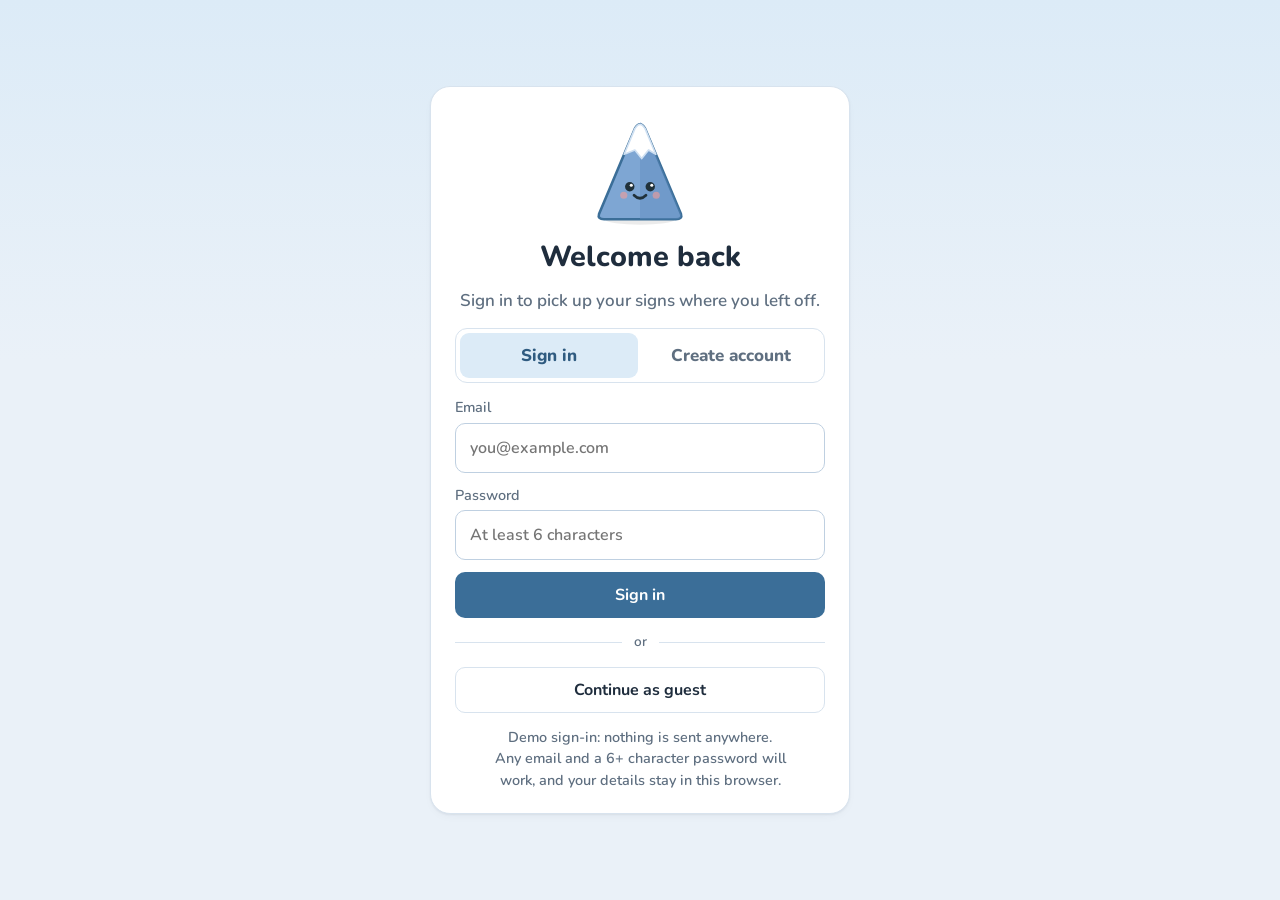
==== commit d02d446d: "New mascot, block art for Basics, and a real rewards system - Peak, a friendly mountain, replaces th" ====
--- a/login.html
+++ b/login.html
@@ -4,14 +4,12 @@
 <meta charset="utf-8">
 <meta name="viewport" content="width=device-width, initial-scale=1, viewport-fit=cover">
 <title>Sign in · First Signs</title>
-<link rel="stylesheet" href="styles.css?v=14">
+<link rel="stylesheet" href="styles.css?v=16">
 </head>
 <body class="loginpage">
 <main class="login">
   <div class="login-card">
-    <div class="login-mitt">
-      <svg width="84" height="98" viewBox="0 0 112 130" aria-hidden="true"><ellipse cx="56" cy="122" rx="34" ry="6" fill="#000" opacity=".08"/><path d="M30 70V34c0-7 10-7 10 0v26V22c0-7 10-7 10 0v36V18c0-7 10-7 10 0v40V24c0-7 10-7 10 0v46l8-12c4-6 13-1 9 6L82 96c-5 13-14 22-30 22h-2c-12 0-20-8-20-22z" fill="#609bd7" stroke="#317bc6" stroke-width="3" stroke-linejoin="round"/><circle cx="47" cy="84" r="5" fill="#1f2c3a"/><circle cx="65" cy="84" r="5" fill="#1f2c3a"/><path d="M48 96c5 5 11 5 16 0" fill="none" stroke="#1f2c3a" stroke-width="3.2" stroke-linecap="round"/></svg>
-    </div>
+    <div class="login-mitt" id="login-mitt"></div>
     <h1 id="title">Welcome back</h1>
     <p class="muted" id="sub">Sign in to pick up your signs where you left off.</p>
 
@@ -42,6 +40,8 @@
     <p class="note login-note">Demo sign-in: nothing is sent anywhere. Any email and a 6+ character password will work, and your details stay in this browser.</p>
   </div>
 </main>
+<script src="js/mascot.js"></script>
+<script>document.getElementById("login-mitt").innerHTML = peakSvg(96, "happy", {});</script>
 <script src="js/login.js"></script>
 </body>
 </html>
--- a/styles.css
+++ b/styles.css
@@ -212,8 +212,8 @@
 .donut { position: relative; width: 140px; height: 140px; margin: 2px auto; }
 .donut svg { width: 100%; height: 100%; }
 .donut b { position: absolute; inset: 0; display: grid; place-items: center; font-size: 2rem; font-weight: 800; }
-.sotd-word { background: var(--teal-l); border: 1px solid #c3d9ef; border-radius: 12px; min-height: 140px; display: grid; place-items: center; gap: 4px; padding: 14px; }
-.sotd-word img { max-height: 92px; max-width: 100%; object-fit: contain; mix-blend-mode: multiply; }
+.sotd-word { background: #fff; border: 1px solid var(--line); border-radius: 12px; min-height: 140px; display: grid; place-items: center; gap: 6px; padding: 14px; }
+.sotd-word img { height: 100px; max-width: 100%; object-fit: contain; }
 .sotd-word span { font-size: 2.4rem; font-weight: 900; letter-spacing: .03em; color: var(--ink); line-height: 1; }
 .sotd .row { display: grid; gap: 8px; }
 .sotd .row .btn { width: 100%; }
@@ -332,8 +332,8 @@
 .pane { display: flex; flex-direction: column; gap: 14px; min-width: 0; }
 .plabel { display: flex; align-items: center; gap: 8px; font-size: 1.05rem; font-weight: 800; color: var(--link); }
 .plabel i { width: 7px; height: 7px; border-radius: 50%; background: var(--lrose); }
-.lframe { position: relative; aspect-ratio: 4 / 3; border-radius: var(--r); overflow: hidden; background: var(--peach); border: 1px solid var(--peach-line); display: grid; place-items: center; }
-.lframe img { position: absolute; inset: 0; width: 100%; height: 100%; object-fit: contain; padding: 16px; background: #fff; }
+.lframe { position: relative; aspect-ratio: 4 / 3; border-radius: var(--r); overflow: hidden; background: #fff; border: 1px solid var(--line); display: grid; place-items: center; }
+.lframe img { position: absolute; inset: 0; width: 100%; height: 100%; object-fit: contain; padding: 22px; background: #fff; }
 .lgloss { font-weight: 900; font-size: 2.8rem; letter-spacing: .03em; color: #1f2c3a; }
 .lbig { font-weight: 900; color: #1f2c3a !important; font-size: clamp(2.8rem, 6vw, 4.4rem); letter-spacing: .04em; color: var(--link); }
 .lname { font-weight: 900; font-size: 1.9rem; letter-spacing: -.01em; margin-top: 8px; color: var(--link); }
@@ -395,9 +395,9 @@
 .phrase:first-of-type { border-top: 0; }
 .phrase .g { font-weight: 800; letter-spacing: .03em; }
 .photo { margin: 0; display: grid; gap: 6px; justify-items: start; }
-.photo img { width: 180px; max-width: 100%; height: auto; border-radius: var(--r-sm); background: var(--soft); border: 1px solid var(--line); }
+.photo img { width: 180px; max-width: 100%; height: auto; border-radius: var(--r-sm); background: #fff; border: 1px solid var(--line); }
 .photo.small img { width: 100%; max-height: 130px; object-fit: contain; }
-.photo.drawing img { background: #fff; padding: 10px; }
+.photo.drawing img { background: #fff; padding: 12px; aspect-ratio: 1; object-fit: contain; }
 
 /* ---------- ABC tab pieces ---------- */
 .routines { display: grid; grid-template-columns: 1fr 1fr; gap: 14px; }
@@ -496,3 +496,64 @@
 .or { display: flex; align-items: center; gap: 12px; color: var(--muted); font-size: .85rem; }
 .or::before, .or::after { content: ""; flex: 1; height: 1px; background: var(--line); }
 .login-note { text-wrap: balance; }
+
+/* ---------- Peak, Basics blocks and the rewards system ---------- */
+:root { --gold: #e6a93c; --gold-d: #8a5d0c; --gold-l: #fff3d4; }
+.logomark { display: inline-flex; }
+.logomark svg { width: 36px; height: 42px; fill: none; }
+.stop .medal { position: absolute; right: -7px; top: -7px; width: 18px; height: 18px; border-radius: 50%; background: var(--gold); box-shadow: 0 0 0 2px #fff; display: grid; place-items: center; text-decoration: none; }
+.stop .medal svg { width: 11px; height: 11px; }
+.stop.now .dot svg.mitt { width: 34px; height: auto; margin-top: 3px; }
+.summit.got { background: var(--gold-l); }
+.summit.got b { color: var(--gold-d); }
+.badge.got > i { box-shadow: 0 0 0 3px #fff, 0 0 0 5px var(--gold); }
+/* Learn header */
+.lwho { display: flex; gap: 14px; align-items: center; min-width: 0; }
+.lmitt { flex: none; }
+button.lpill { font: inherit; font-weight: 800; color: var(--ink); cursor: pointer; }
+button.lpill:hover { border-color: #9fc1df; background: var(--soft); }
+.lpill svg { flex: none; }
+/* Basics blocks */
+.bico { display: block; width: 52px; height: 52px; margin-bottom: 2px; }
+.bico svg { width: 52px; height: 52px; }
+.blocksart { display: block; }
+/* Rewards */
+.climber { display: flex; gap: 22px; align-items: center; flex-wrap: wrap; padding: 22px 24px; border: 1px solid var(--line); border-radius: 20px; box-shadow: var(--shadow);
+  background: linear-gradient(180deg, #eaf3fc, #fff 75%); }
+.climber-art { flex: none; display: grid; place-items: center; width: 150px; }
+.climber-info { flex: 1 1 280px; min-width: 0; display: grid; gap: 6px; }
+.climber-info small { color: var(--muted); font-weight: 800; }
+.climber-info h2 { font-size: 1.8rem; }
+.climber-info p { color: var(--muted); font-weight: 700; }
+.climber-info .row { margin-top: 6px; }
+.coinbox { flex: none; display: grid; justify-items: center; gap: 0; padding: 14px 22px; border-radius: 16px; background: var(--gold-l); border: 1px solid #ecd08e; }
+.coinbox b { font-family: var(--display); font-size: 2.1rem; line-height: 1.1; color: var(--gold-d); }
+.coinbox span:last-child { font-weight: 800; color: var(--gold-d); font-size: .85rem; }
+.cb-ic svg { width: 30px; height: 30px; }
+.qhead { display: flex; justify-content: space-between; align-items: baseline; gap: 12px; flex-wrap: wrap; }
+.ridgewrap { overflow-x: auto; padding-bottom: 4px; }
+.ridge { display: block; width: 100%; min-width: 560px; height: auto; font-family: var(--font); }
+.quests { list-style: none; margin: 0; padding: 0; display: grid; gap: 10px; }
+.quest { display: flex; justify-content: space-between; align-items: center; gap: 14px; padding: 12px 14px; border: 1px solid var(--line); border-radius: var(--r-sm); background: #fff; }
+.quest.ready { border-color: #8fb4d6; background: var(--teal-l); }
+.quest.got { background: var(--soft); }
+.qtext { flex: 1; min-width: 0; display: grid; gap: 3px; }
+.qtext span { color: var(--muted); font-size: .88rem; }
+.qtext .pbar { margin-top: 4px; }
+.qact { display: flex; align-items: center; gap: 12px; flex: none; }
+.qrew { display: inline-flex; align-items: center; gap: 4px; font-weight: 800; color: var(--gold-d); }
+.qrew svg, .btn svg { width: 18px; height: 18px; }
+.chest { display: flex; align-items: center; gap: 14px; padding: 12px 14px; border: 2px dashed #ecd08e; border-radius: var(--r-sm); background: var(--gold-l); }
+.chest > div { flex: 1; display: grid; }
+.chest > div span { color: var(--muted); font-size: .88rem; }
+.chest.ready { border-style: solid; box-shadow: 0 0 0 3px #f6e2b0; }
+.chest.got { opacity: .7; }
+.chesticon svg { width: 38px; height: 38px; }
+.geargrid { display: grid; grid-template-columns: repeat(auto-fill, minmax(150px, 1fr)); gap: 14px; }
+.gear { display: grid; justify-items: center; gap: 4px; text-align: center; padding: 14px 10px 12px; border: 1px solid var(--line); border-radius: var(--r); background: #fff; box-shadow: var(--shadow); }
+.gear.on { border-color: var(--gold); box-shadow: 0 0 0 2px #f6e2b0; }
+.gear small { color: var(--muted); }
+.gear .btn { margin-top: 6px; }
+.gearpic { display: grid; place-items: center; height: 96px; }
+.gear .btn svg { margin-right: 2px; }
+@media (max-width: 560px) { .climber { padding: 18px 16px; } .climber-art { width: 110px; } .coinbox { width: 100%; grid-auto-flow: column; justify-content: center; gap: 10px; } }
